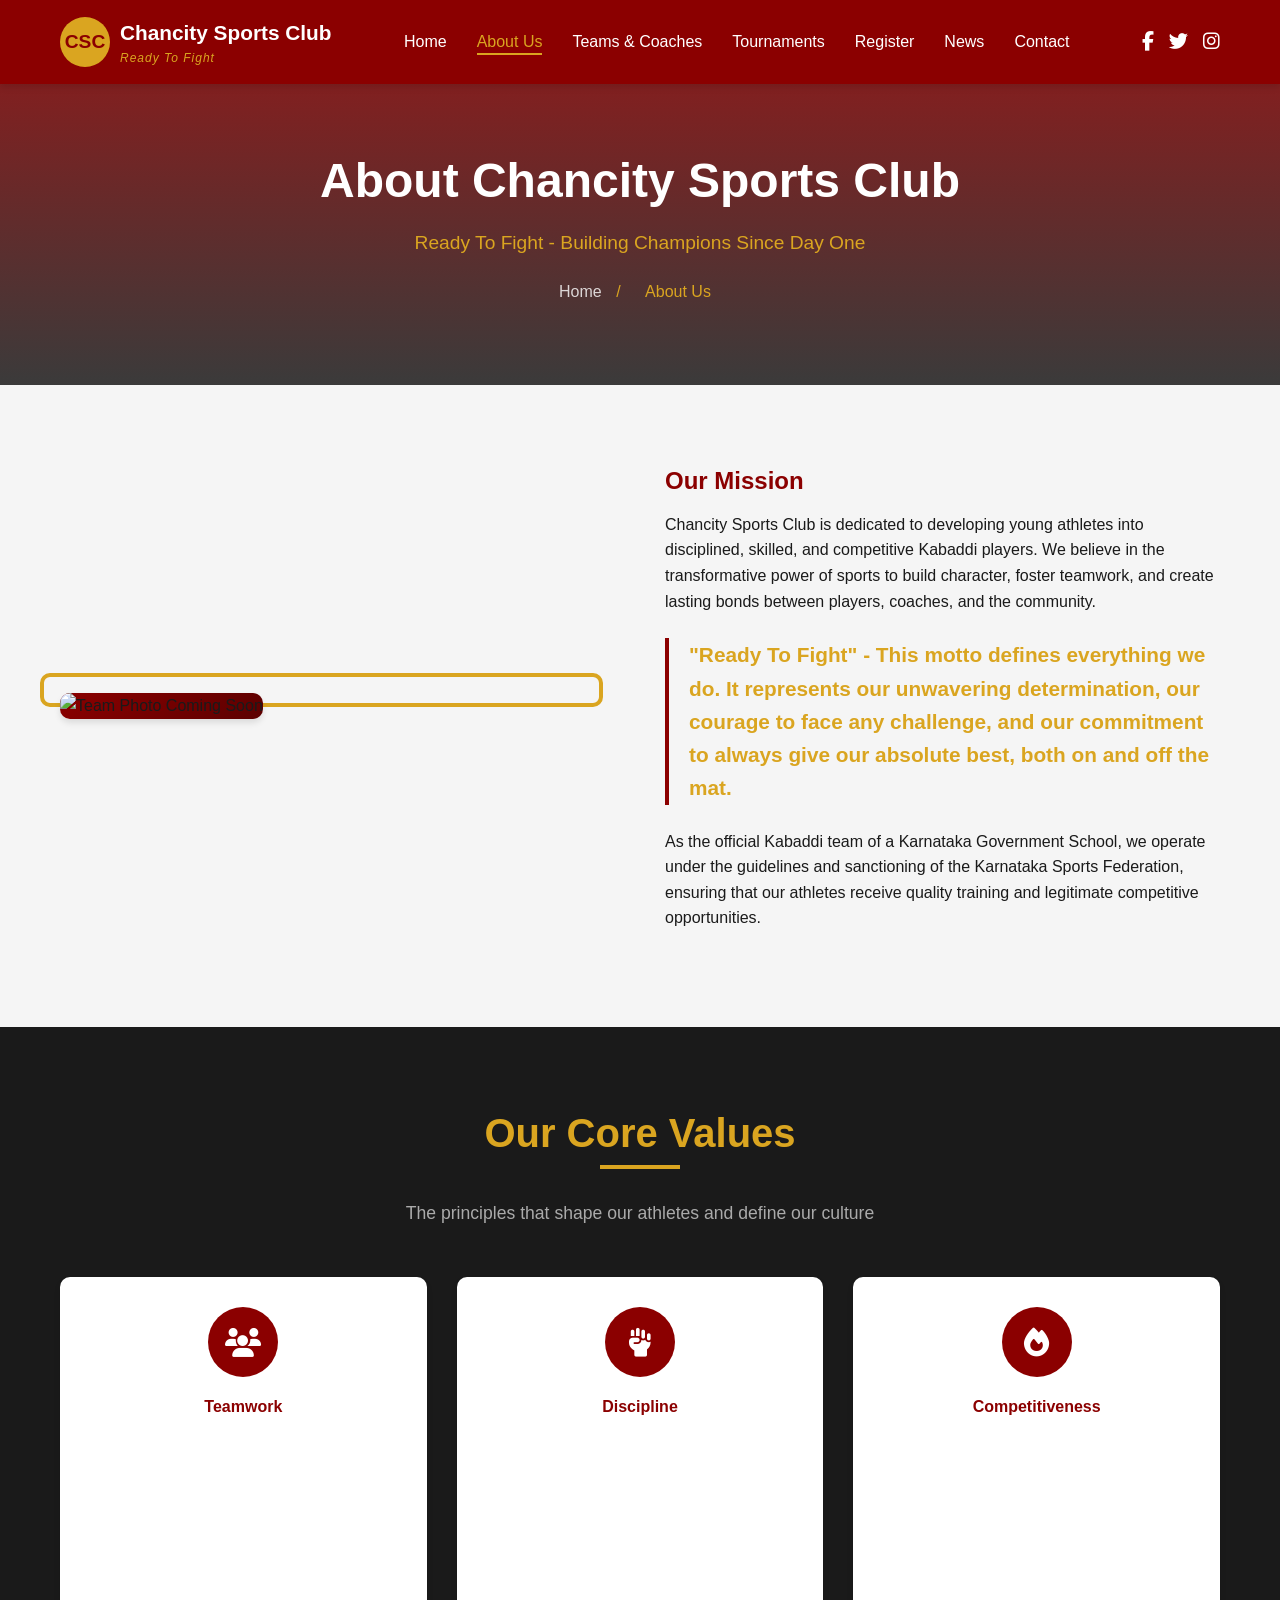
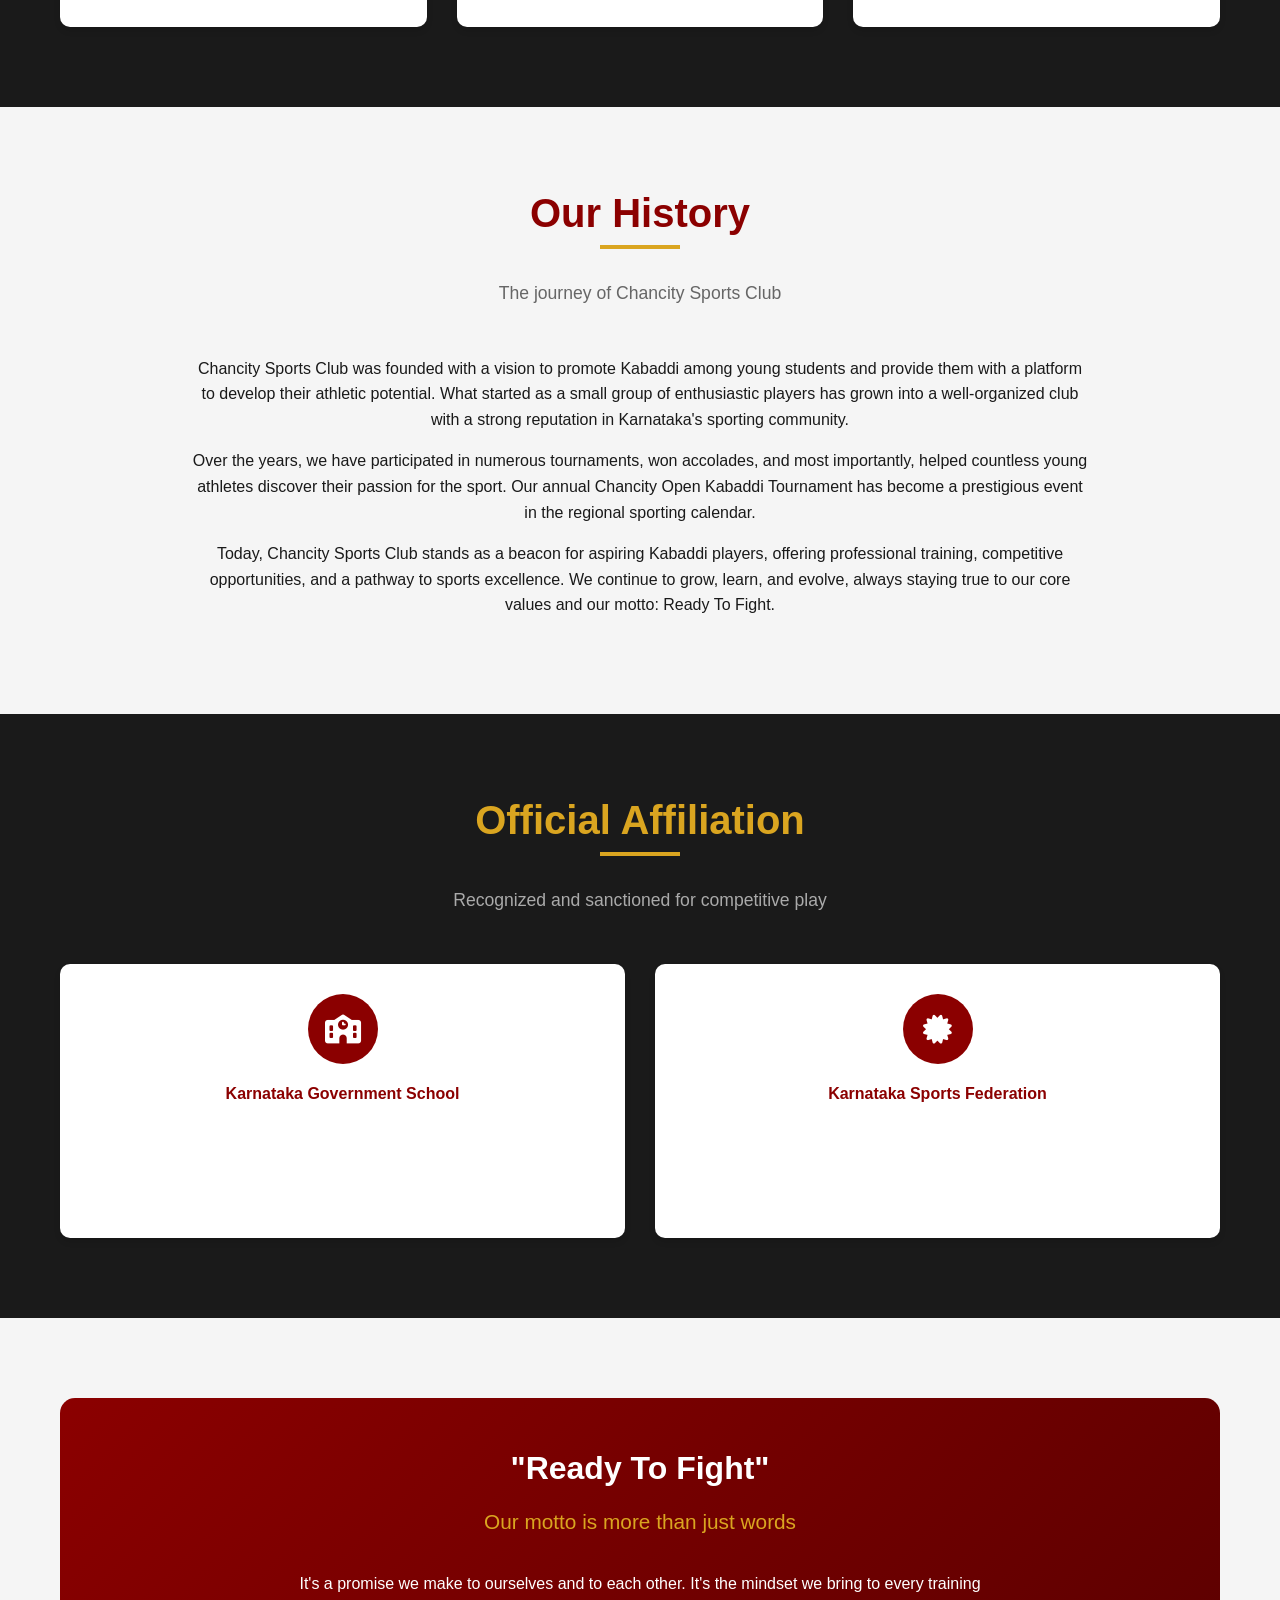
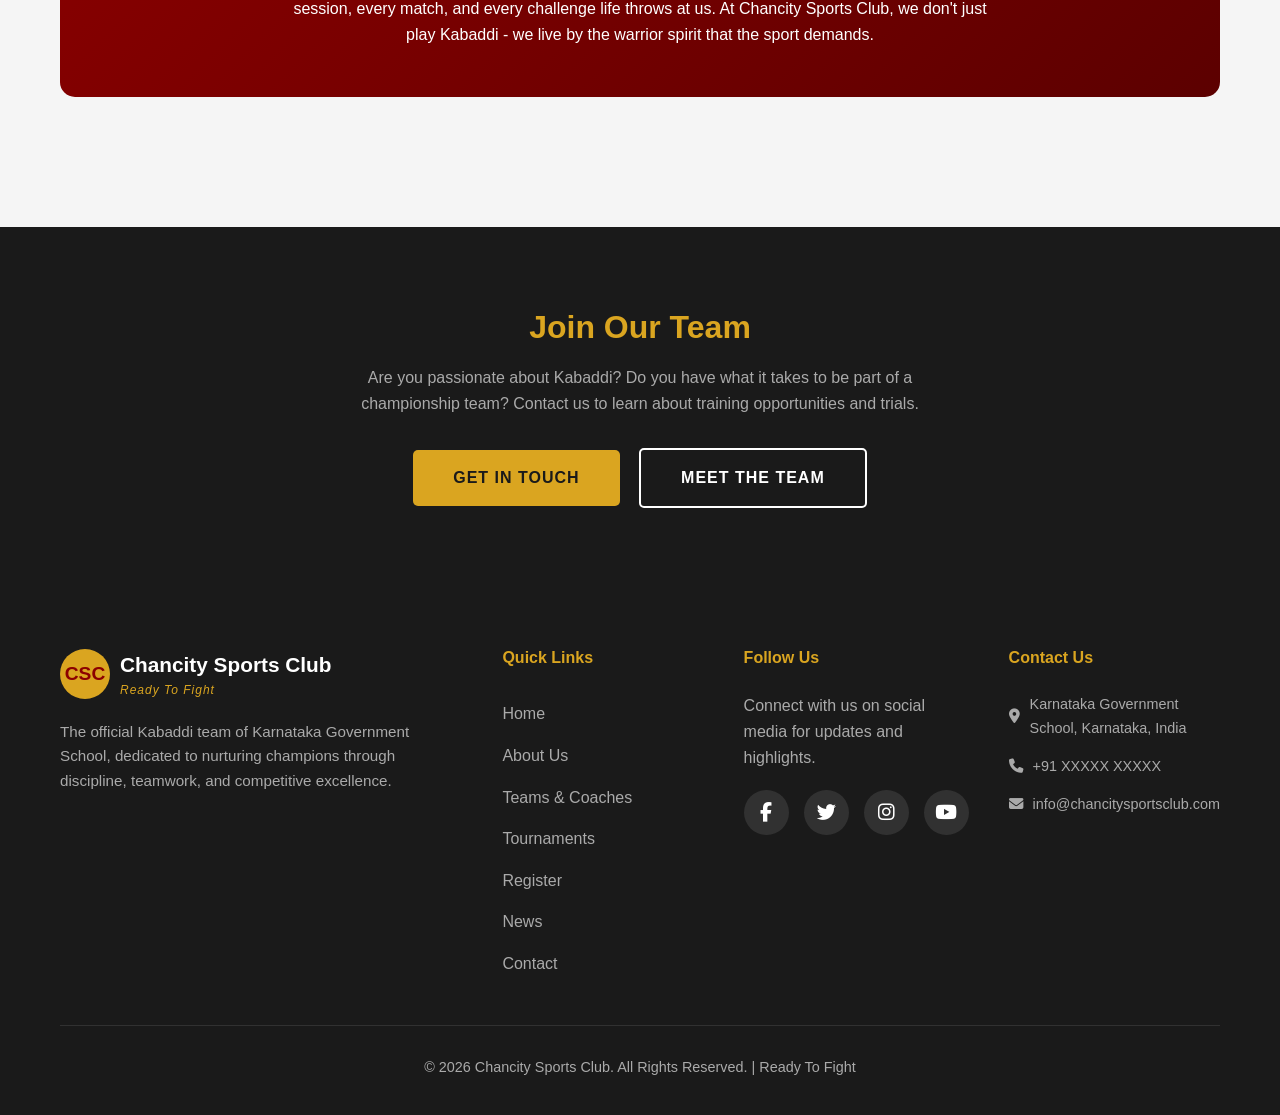
==== about.html @ b8381903 "Add files via upload" ====
<!DOCTYPE html>
<html lang="en">
<head>
    <meta charset="UTF-8">
    <meta name="viewport" content="width=device-width, initial-scale=1.0">
    <meta name="description" content="About Chancity Sports Club - Learn about our mission, values, history, and the team behind Karnataka's premier Kabaddi club.">
    <meta name="keywords" content="Chancity Sports Club, About, Kabaddi, Karnataka, Mission, Values">
    <title>About Us | Chancity Sports Club</title>
    <link rel="stylesheet" href="css/styles.css">
    <link rel="stylesheet" href="https://cdnjs.cloudflare.com/ajax/libs/font-awesome/6.4.0/css/all.min.css">
</head>
<body>
    <!-- Header -->
    <header>
        <div class="container">
            <nav class="navbar">
                <a href="index.html" class="logo">
                    <div class="logo-icon">CSC</div>
                    <div class="logo-text">
                        <span class="logo-title">Chancity Sports Club</span>
                        <span class="logo-motto">Ready To Fight</span>
                    </div>
                </a>
                <ul class="nav-links">
                    <li><a href="index.html">Home</a></li>
                    <li><a href="about.html" class="active">About Us</a></li>
                    <li><a href="teams.html">Teams & Coaches</a></li>
                    <li><a href="tournaments.html">Tournaments</a></li>
                    <li><a href="registration.html">Register</a></li>
                    <li><a href="news.html">News</a></li>
                    <li><a href="contact.html">Contact</a></li>
                </ul>
                <div class="social-icons">
                    <a href="#" aria-label="Facebook"><i class="fab fa-facebook-f"></i></a>
                    <a href="#" aria-label="Twitter"><i class="fab fa-twitter"></i></a>
                    <a href="#" aria-label="Instagram"><i class="fab fa-instagram"></i></a>
                </div>
                <div class="hamburger">
                    <span></span>
                    <span></span>
                    <span></span>
                </div>
            </nav>
        </div>
    </header>

    <!-- Page Header -->
    <section class="page-header">
        <div class="container">
            <h1>About Chancity Sports Club</h1>
            <p>Ready To Fight - Building Champions Since Day One</p>
            <div class="breadcrumb">
                <a href="index.html">Home</a>
                <span>/</span>
                <span>About Us</span>
            </div>
        </div>
    </section>

    <!-- Mission Section -->
    <section class="section">
        <div class="container">
            <div class="about-content">
                <div class="about-image">
                    <img src="images/about-team.jpg" alt="Chancity Sports Club Team" onerror="this.style.background='linear-gradient(135deg, #8B0000, #5c0000)'; this.style.height='400px'; this.alt='Team Photo Coming Soon';">
                </div>
                <div class="about-text">
                    <h3>Our Mission</h3>
                    <p>
                        Chancity Sports Club is dedicated to developing young athletes into disciplined, 
                        skilled, and competitive Kabaddi players. We believe in the transformative power 
                        of sports to build character, foster teamwork, and create lasting bonds between 
                        players, coaches, and the community.
                    </p>
                    <p class="motto-text">
                        "Ready To Fight" - This motto defines everything we do. It represents our 
                        unwavering determination, our courage to face any challenge, and our commitment 
                        to always give our absolute best, both on and off the mat.
                    </p>
                    <p>
                        As the official Kabaddi team of a Karnataka Government School, we operate under 
                        the guidelines and sanctioning of the Karnataka Sports Federation, ensuring that 
                        our athletes receive quality training and legitimate competitive opportunities.
                    </p>
                </div>
            </div>
        </div>
    </section>

    <!-- Values Section -->
    <section class="section section-dark">
        <div class="container">
            <div class="section-title">
                <h2>Our Core Values</h2>
                <p class="section-subtitle">The principles that shape our athletes and define our culture</p>
            </div>
            <div class="about-features">
                <div class="feature-card">
                    <div class="feature-icon">
                        <i class="fas fa-users"></i>
                    </div>
                    <h4>Teamwork</h4>
                    <p>
                        Kabaddi is the ultimate team sport. We emphasize collective effort over individual 
                        glory. Our players learn to trust each other, communicate effectively, and work 
                        together towards common goals. Success comes when we support one another.
                    </p>
                </div>
                <div class="feature-card">
                    <div class="feature-icon">
                        <i class="fas fa-fist-raised"></i>
                    </div>
                    <h4>Discipline</h4>
                    <p>
                        Champions are forged through discipline. Our training emphasizes consistency, 
                        punctuality, respect for coaches and teammates, and adherence to rules. Discipline 
                        on the mat translates to discipline in life.
                    </p>
                </div>
                <div class="feature-card">
                    <div class="feature-icon">
                        <i class="fas fa-fire"></i>
                    </div>
                    <h4>Competitiveness</h4>
                    <p>
                        We play to win. Our motto "Ready To Fight" embodies our competitive spirit. We 
                        approach every match with determination and never back down from a challenge. 
                        Competition drives us to continuously improve.
                    </p>
                </div>
            </div>
        </div>
    </section>

    <!-- History Section -->
    <section class="section">
        <div class="container">
            <div class="section-title">
                <h2>Our History</h2>
                <p class="section-subtitle">The journey of Chancity Sports Club</p>
            </div>
            <div class="about-content" style="grid-template-columns: 1fr;">
                <div class="about-text" style="max-width: 900px; margin: 0 auto; text-align: center;">
                    <p>
                        Chancity Sports Club was founded with a vision to promote Kabaddi among young 
                        students and provide them with a platform to develop their athletic potential. 
                        What started as a small group of enthusiastic players has grown into a 
                        well-organized club with a strong reputation in Karnataka's sporting community.
                    </p>
                    <p>
                        Over the years, we have participated in numerous tournaments, won accolades, 
                        and most importantly, helped countless young athletes discover their passion 
                        for the sport. Our annual Chancity Open Kabaddi Tournament has become a 
                        prestigious event in the regional sporting calendar.
                    </p>
                    <p>
                        Today, Chancity Sports Club stands as a beacon for aspiring Kabaddi players, 
                        offering professional training, competitive opportunities, and a pathway to 
                        sports excellence. We continue to grow, learn, and evolve, always staying 
                        true to our core values and our motto: Ready To Fight.
                    </p>
                </div>
            </div>
        </div>
    </section>

    <!-- Affiliation Section -->
    <section class="section section-dark">
        <div class="container">
            <div class="section-title">
                <h2>Official Affiliation</h2>
                <p class="section-subtitle">Recognized and sanctioned for competitive play</p>
            </div>
            <div class="about-features" style="grid-template-columns: repeat(2, 1fr);">
                <div class="feature-card">
                    <div class="feature-icon">
                        <i class="fas fa-school"></i>
                    </div>
                    <h4>Karnataka Government School</h4>
                    <p>
                        Chancity Sports Club is the official Kabaddi team representing our Karnataka 
                        Government School. We are proud to carry the school's banner in various 
                        inter-school and state-level competitions.
                    </p>
                </div>
                <div class="feature-card">
                    <div class="feature-icon">
                        <i class="fas fa-certificate"></i>
                    </div>
                    <h4>Karnataka Sports Federation</h4>
                    <p>
                        Our club operates under the sanctioning of the Karnataka Sports Federation, 
                        ensuring that all our activities, tournaments, and training programs meet 
                        official standards and guidelines.
                    </p>
                </div>
            </div>
        </div>
    </section>

    <!-- Quote Section -->
    <section class="section">
        <div class="container">
            <div class="tournament-info">
                <h3 class="tournament-title" style="font-size: 2rem;">"Ready To Fight"</h3>
                <p class="tournament-subtitle">Our motto is more than just words</p>
                <p style="max-width: 700px; margin: 0 auto;">
                    It's a promise we make to ourselves and to each other. It's the mindset we bring 
                    to every training session, every match, and every challenge life throws at us. 
                    At Chancity Sports Club, we don't just play Kabaddi - we live by the warrior spirit 
                    that the sport demands.
                </p>
            </div>
        </div>
    </section>

    <!-- CTA Section -->
    <section class="section section-dark">
        <div class="container text-center">
            <h2 style="color: var(--secondary-color); margin-bottom: 1rem;">Join Our Team</h2>
            <p style="color: #aaa; max-width: 600px; margin: 0 auto 2rem;">
                Are you passionate about Kabaddi? Do you have what it takes to be part of a 
                championship team? Contact us to learn about training opportunities and trials.
            </p>
            <a href="contact.html" class="btn btn-primary">Get In Touch</a>
            <a href="teams.html" class="btn btn-secondary">Meet The Team</a>
        </div>
    </section>

    <!-- Footer -->
    <footer>
        <div class="container">
            <div class="footer-content">
                <div class="footer-about">
                    <div class="logo">
                        <div class="logo-icon">CSC</div>
                        <div class="logo-text">
                            <span class="logo-title" style="color: white;">Chancity Sports Club</span>
                            <span class="logo-motto">Ready To Fight</span>
                        </div>
                    </div>
                    <p>The official Kabaddi team of Karnataka Government School, dedicated to nurturing champions through discipline, teamwork, and competitive excellence.</p>
                </div>
                <div class="footer-links">
                    <h4>Quick Links</h4>
                    <ul>
                        <li><a href="index.html">Home</a></li>
                        <li><a href="about.html">About Us</a></li>
                        <li><a href="teams.html">Teams & Coaches</a></li>
                        <li><a href="tournaments.html">Tournaments</a></li>
                        <li><a href="registration.html">Register</a></li>
                        <li><a href="news.html">News</a></li>
                        <li><a href="contact.html">Contact</a></li>
                    </ul>
                </div>
                <div class="footer-social">
                    <h4>Follow Us</h4>
                    <p style="color: #aaa;">Connect with us on social media for updates and highlights.</p>
                    <div class="social-icons">
                        <a href="#" aria-label="Facebook"><i class="fab fa-facebook-f"></i></a>
                        <a href="#" aria-label="Twitter"><i class="fab fa-twitter"></i></a>
                        <a href="#" aria-label="Instagram"><i class="fab fa-instagram"></i></a>
                        <a href="#" aria-label="YouTube"><i class="fab fa-youtube"></i></a>
                    </div>
                </div>
                <div class="footer-contact">
                    <h4>Contact Us</h4>
                    <p><i class="fas fa-map-marker-alt"></i> Karnataka Government School, Karnataka, India</p>
                    <p><i class="fas fa-phone"></i> +91 XXXXX XXXXX</p>
                    <p><i class="fas fa-envelope"></i> info@chancitysportsclub.com</p>
                </div>
            </div>
            <div class="footer-bottom">
                <p>&copy; 2024 Chancity Sports Club. All Rights Reserved. | Ready To Fight</p>
            </div>
        </div>
    </footer>

    <script src="js/main.js"></script>
</body>
</html>
---- css/styles.css ----
/* Chancity Sports Club - Main Stylesheet */
/* Brand Colors: Deep Red (#8B0000), Gold (#DAA520), White (#FFFFFF), Dark (#1a1a1a) */

:root {
    --primary-color: #8B0000;
    --secondary-color: #DAA520;
    --text-dark: #1a1a1a;
    --text-light: #ffffff;
    --background-light: #f5f5f5;
    --background-dark: #1a1a1a;
    --accent-color: #c9302c;
    --success-color: #28a745;
    --shadow: 0 4px 6px rgba(0, 0, 0, 0.1);
    --transition: all 0.3s ease;
}

/* Reset and Base Styles */
* {
    margin: 0;
    padding: 0;
    box-sizing: border-box;
}

html {
    scroll-behavior: smooth;
}

body {
    font-family: 'Segoe UI', Tahoma, Geneva, Verdana, sans-serif;
    line-height: 1.6;
    color: var(--text-dark);
    background-color: var(--background-light);
}

a {
    text-decoration: none;
    color: inherit;
}

ul {
    list-style: none;
}

img {
    max-width: 100%;
    height: auto;
}

/* Container */
.container {
    max-width: 1200px;
    margin: 0 auto;
    padding: 0 20px;
}

/* Typography */
h1, h2, h3, h4, h5, h6 {
    font-weight: 700;
    line-height: 1.3;
    margin-bottom: 1rem;
}

h1 {
    font-size: 2.5rem;
}

h2 {
    font-size: 2rem;
}

h3 {
    font-size: 1.5rem;
}

p {
    margin-bottom: 1rem;
}

/* Header & Navigation */
header {
    background-color: var(--primary-color);
    color: var(--text-light);
    position: fixed;
    width: 100%;
    top: 0;
    z-index: 1000;
    box-shadow: var(--shadow);
}

.navbar {
    display: flex;
    justify-content: space-between;
    align-items: center;
    padding: 1rem 0;
}

.logo {
    display: flex;
    align-items: center;
    gap: 10px;
}

.logo-icon {
    width: 50px;
    height: 50px;
    background-color: var(--secondary-color);
    border-radius: 50%;
    display: flex;
    align-items: center;
    justify-content: center;
    font-weight: bold;
    font-size: 1.2rem;
    color: var(--primary-color);
}

.logo-text {
    display: flex;
    flex-direction: column;
}

.logo-title {
    font-size: 1.3rem;
    font-weight: 700;
}

.logo-motto {
    font-size: 0.75rem;
    color: var(--secondary-color);
    font-style: italic;
    letter-spacing: 1px;
}

.nav-links {
    display: flex;
    gap: 30px;
}

.nav-links a {
    color: var(--text-light);
    font-weight: 500;
    transition: var(--transition);
    padding: 5px 0;
    position: relative;
}

.nav-links a::after {
    content: '';
    position: absolute;
    bottom: 0;
    left: 0;
    width: 0;
    height: 2px;
    background-color: var(--secondary-color);
    transition: var(--transition);
}

.nav-links a:hover::after,
.nav-links a.active::after {
    width: 100%;
}

.nav-links a:hover,
.nav-links a.active {
    color: var(--secondary-color);
}

/* Hamburger Menu */
.hamburger {
    display: none;
    cursor: pointer;
    flex-direction: column;
    gap: 5px;
}

.hamburger span {
    width: 25px;
    height: 3px;
    background-color: var(--text-light);
    transition: var(--transition);
}

/* Social Icons in Header */
.social-icons {
    display: flex;
    gap: 15px;
}

.social-icons a {
    color: var(--text-light);
    font-size: 1.2rem;
    transition: var(--transition);
}

.social-icons a:hover {
    color: var(--secondary-color);
    transform: scale(1.1);
}

/* Hero Section */
.hero {
    background: linear-gradient(rgba(139, 0, 0, 0.85), rgba(26, 26, 26, 0.9)),
                url('../images/hero-bg.jpg') center/cover no-repeat;
    min-height: 100vh;
    display: flex;
    align-items: center;
    justify-content: center;
    text-align: center;
    color: var(--text-light);
    padding: 100px 20px 50px;
}

.hero-content {
    max-width: 800px;
}

.hero-title {
    font-size: 3.5rem;
    margin-bottom: 1rem;
    text-transform: uppercase;
    letter-spacing: 3px;
}

.hero-motto {
    font-size: 2rem;
    color: var(--secondary-color);
    font-weight: 700;
    margin-bottom: 1.5rem;
    text-transform: uppercase;
    letter-spacing: 5px;
}

.hero-description {
    font-size: 1.2rem;
    margin-bottom: 2rem;
    opacity: 0.9;
}

.btn {
    display: inline-block;
    padding: 15px 40px;
    border-radius: 5px;
    font-weight: 600;
    text-transform: uppercase;
    letter-spacing: 1px;
    transition: var(--transition);
    border: none;
    cursor: pointer;
}

.btn-primary {
    background-color: var(--secondary-color);
    color: var(--text-dark);
}

.btn-primary:hover {
    background-color: #c19119;
    transform: translateY(-3px);
    box-shadow: 0 10px 20px rgba(0, 0, 0, 0.2);
}

.btn-secondary {
    background-color: transparent;
    border: 2px solid var(--text-light);
    color: var(--text-light);
    margin-left: 15px;
}

.btn-secondary:hover {
    background-color: var(--text-light);
    color: var(--primary-color);
}

/* Section Styles */
.section {
    padding: 80px 0;
}

.section-dark {
    background-color: var(--background-dark);
    color: var(--text-light);
}

.section-title {
    text-align: center;
    margin-bottom: 3rem;
}

.section-title h2 {
    font-size: 2.5rem;
    color: var(--primary-color);
    position: relative;
    display: inline-block;
}

.section-dark .section-title h2 {
    color: var(--secondary-color);
}

.section-title h2::after {
    content: '';
    position: absolute;
    bottom: -10px;
    left: 50%;
    transform: translateX(-50%);
    width: 80px;
    height: 4px;
    background-color: var(--secondary-color);
}

.section-subtitle {
    color: #666;
    font-size: 1.1rem;
    margin-top: 1.5rem;
}

.section-dark .section-subtitle {
    color: #aaa;
}

/* About Section */
.about-content {
    display: grid;
    grid-template-columns: 1fr 1fr;
    gap: 50px;
    align-items: center;
}

.about-image {
    position: relative;
}

.about-image img {
    border-radius: 10px;
    box-shadow: var(--shadow);
}

.about-image::before {
    content: '';
    position: absolute;
    top: -20px;
    left: -20px;
    width: 100%;
    height: 100%;
    border: 4px solid var(--secondary-color);
    border-radius: 10px;
    z-index: -1;
}

.about-text h3 {
    color: var(--primary-color);
    margin-bottom: 1rem;
}

.about-text .motto-text {
    font-size: 1.3rem;
    color: var(--secondary-color);
    font-weight: 600;
    margin: 1.5rem 0;
    padding-left: 20px;
    border-left: 4px solid var(--primary-color);
}

.about-features {
    display: grid;
    grid-template-columns: repeat(3, 1fr);
    gap: 30px;
    margin-top: 50px;
}

.feature-card {
    text-align: center;
    padding: 30px;
    background-color: var(--text-light);
    border-radius: 10px;
    box-shadow: var(--shadow);
    transition: var(--transition);
}

.feature-card:hover {
    transform: translateY(-10px);
    box-shadow: 0 15px 30px rgba(0, 0, 0, 0.15);
}

.feature-icon {
    width: 70px;
    height: 70px;
    background-color: var(--primary-color);
    border-radius: 50%;
    display: flex;
    align-items: center;
    justify-content: center;
    margin: 0 auto 20px;
    color: var(--text-light);
    font-size: 1.8rem;
}

.feature-card h4 {
    color: var(--primary-color);
    margin-bottom: 10px;
}

/* Teams Section */
.team-grid {
    display: grid;
    grid-template-columns: repeat(auto-fill, minmax(280px, 1fr));
    gap: 30px;
}

.team-card {
    background-color: var(--text-light);
    border-radius: 10px;
    overflow: hidden;
    box-shadow: var(--shadow);
    transition: var(--transition);
}

.team-card:hover {
    transform: translateY(-10px);
    box-shadow: 0 15px 30px rgba(0, 0, 0, 0.15);
}

.team-card img {
    width: 100%;
    height: 250px;
    object-fit: cover;
}

.team-card-content {
    padding: 20px;
    text-align: center;
}

.team-card h4 {
    color: var(--primary-color);
}

.team-card .position {
    color: var(--secondary-color);
    font-weight: 600;
    font-size: 0.9rem;
}

.team-card p {
    color: #666;
    font-size: 0.9rem;
    margin-top: 10px;
}

/* Tournament Section */
.tournament-info {
    background: linear-gradient(135deg, var(--primary-color), #5c0000);
    color: var(--text-light);
    padding: 50px;
    border-radius: 15px;
    text-align: center;
    margin-bottom: 50px;
}

.tournament-title {
    font-size: 2.5rem;
    margin-bottom: 1rem;
}

.tournament-subtitle {
    color: var(--secondary-color);
    font-size: 1.3rem;
    margin-bottom: 2rem;
}

.tournament-details {
    display: grid;
    grid-template-columns: repeat(4, 1fr);
    gap: 30px;
    margin-top: 30px;
}

.detail-card {
    background-color: rgba(255, 255, 255, 0.1);
    padding: 25px;
    border-radius: 10px;
}

.detail-card h4 {
    color: var(--secondary-color);
    margin-bottom: 10px;
}

.past-tournaments {
    margin-top: 50px;
}

.winner-card {
    background-color: var(--text-light);
    padding: 30px;
    border-radius: 10px;
    box-shadow: var(--shadow);
    margin-bottom: 20px;
    display: flex;
    justify-content: space-between;
    align-items: center;
}

.winner-year {
    font-size: 2rem;
    font-weight: 700;
    color: var(--primary-color);
}

.winner-name {
    font-size: 1.3rem;
    color: var(--secondary-color);
}

/* Registration Form */
.registration-form {
    max-width: 800px;
    margin: 0 auto;
    background-color: var(--text-light);
    padding: 50px;
    border-radius: 15px;
    box-shadow: var(--shadow);
}

.form-group {
    margin-bottom: 25px;
}

.form-group label {
    display: block;
    margin-bottom: 8px;
    font-weight: 600;
    color: var(--text-dark);
}

.form-group input,
.form-group select,
.form-group textarea {
    width: 100%;
    padding: 15px;
    border: 2px solid #ddd;
    border-radius: 8px;
    font-size: 1rem;
    transition: var(--transition);
}

.form-group input:focus,
.form-group select:focus,
.form-group textarea:focus {
    outline: none;
    border-color: var(--primary-color);
}

.form-row {
    display: grid;
    grid-template-columns: 1fr 1fr;
    gap: 20px;
}

.form-submit {
    text-align: center;
    margin-top: 30px;
}

.form-submit .btn {
    min-width: 200px;
}

/* News Section */
.news-grid {
    display: grid;
    grid-template-columns: repeat(auto-fill, minmax(350px, 1fr));
    gap: 30px;
}

.news-card {
    background-color: var(--text-light);
    border-radius: 10px;
    overflow: hidden;
    box-shadow: var(--shadow);
    transition: var(--transition);
}

.news-card:hover {
    transform: translateY(-5px);
    box-shadow: 0 15px 30px rgba(0, 0, 0, 0.15);
}

.news-card img {
    width: 100%;
    height: 200px;
    object-fit: cover;
}

.news-card-content {
    padding: 25px;
}

.news-date {
    color: var(--secondary-color);
    font-size: 0.85rem;
    font-weight: 600;
}

.news-card h4 {
    color: var(--text-dark);
    margin: 10px 0;
}

.news-card p {
    color: #666;
    font-size: 0.95rem;
}

.read-more {
    display: inline-block;
    margin-top: 15px;
    color: var(--primary-color);
    font-weight: 600;
}

.read-more:hover {
    color: var(--secondary-color);
}

/* Contact Section */
.contact-container {
    display: grid;
    grid-template-columns: 1fr 1fr;
    gap: 50px;
}

.contact-info h3 {
    color: var(--primary-color);
    margin-bottom: 25px;
}

.contact-item {
    display: flex;
    align-items: flex-start;
    gap: 15px;
    margin-bottom: 25px;
}

.contact-icon {
    width: 50px;
    height: 50px;
    background-color: var(--primary-color);
    border-radius: 50%;
    display: flex;
    align-items: center;
    justify-content: center;
    color: var(--text-light);
    flex-shrink: 0;
}

.contact-item h4 {
    color: var(--text-dark);
    margin-bottom: 5px;
}

.contact-item p {
    color: #666;
    margin: 0;
}

.contact-form {
    background-color: var(--text-light);
    padding: 40px;
    border-radius: 15px;
    box-shadow: var(--shadow);
}

/* Footer */
footer {
    background-color: var(--background-dark);
    color: var(--text-light);
    padding: 60px 0 20px;
}

.footer-content {
    display: grid;
    grid-template-columns: 2fr 1fr 1fr 1fr;
    gap: 40px;
    margin-bottom: 40px;
}

.footer-about .logo {
    margin-bottom: 20px;
}

.footer-about .logo-icon {
    background-color: var(--secondary-color);
}

.footer-about p {
    color: #aaa;
    font-size: 0.95rem;
}

.footer-links h4,
.footer-social h4,
.footer-contact h4 {
    color: var(--secondary-color);
    margin-bottom: 25px;
}

.footer-links ul a {
    color: #aaa;
    display: block;
    padding: 8px 0;
    transition: var(--transition);
}

.footer-links ul a:hover {
    color: var(--secondary-color);
    padding-left: 10px;
}

.footer-social .social-icons {
    margin-top: 20px;
}

.footer-social .social-icons a {
    display: inline-flex;
    width: 45px;
    height: 45px;
    background-color: rgba(255, 255, 255, 0.1);
    border-radius: 50%;
    align-items: center;
    justify-content: center;
    color: var(--text-light);
    transition: var(--transition);
}

.footer-social .social-icons a:hover {
    background-color: var(--secondary-color);
    color: var(--text-dark);
}

.footer-contact p {
    color: #aaa;
    font-size: 0.9rem;
    margin-bottom: 15px;
    display: flex;
    align-items: center;
    gap: 10px;
}

.footer-bottom {
    text-align: center;
    padding-top: 30px;
    border-top: 1px solid rgba(255, 255, 255, 0.1);
}

.footer-bottom p {
    color: #aaa;
    font-size: 0.9rem;
}

/* Page Header */
.page-header {
    background: linear-gradient(rgba(139, 0, 0, 0.9), rgba(26, 26, 26, 0.85)),
                url('../images/page-header-bg.jpg') center/cover no-repeat;
    padding: 150px 0 80px;
    text-align: center;
    color: var(--text-light);
}

.page-header h1 {
    font-size: 3rem;
    margin-bottom: 1rem;
}

.page-header p {
    font-size: 1.2rem;
    color: var(--secondary-color);
}

.breadcrumb {
    margin-top: 20px;
}

.breadcrumb a {
    color: var(--text-light);
    opacity: 0.8;
}

.breadcrumb a:hover {
    color: var(--secondary-color);
}

.breadcrumb span {
    color: var(--secondary-color);
    margin: 0 10px;
}

/* Responsive Design */
@media (max-width: 992px) {
    .footer-content {
        grid-template-columns: 1fr 1fr;
    }
    
    .tournament-details {
        grid-template-columns: repeat(2, 1fr);
    }
    
    .about-content {
        grid-template-columns: 1fr;
    }
    
    .about-features {
        grid-template-columns: repeat(2, 1fr);
    }
}

@media (max-width: 768px) {
    .hamburger {
        display: flex;
    }
    
    .nav-links {
        position: fixed;
        top: 80px;
        left: -100%;
        width: 100%;
        height: calc(100vh - 80px);
        background-color: var(--primary-color);
        flex-direction: column;
        align-items: center;
        justify-content: flex-start;
        padding-top: 50px;
        gap: 30px;
        transition: var(--transition);
    }
    
    .nav-links.active {
        left: 0;
    }
    
    .nav-links a {
        font-size: 1.2rem;
    }
    
    .hero-title {
        font-size: 2.5rem;
    }
    
    .hero-motto {
        font-size: 1.5rem;
    }
    
    .btn-secondary {
        margin-left: 0;
        margin-top: 15px;
    }
    
    .section-title h2 {
        font-size: 2rem;
    }
    
    .contact-container {
        grid-template-columns: 1fr;
    }
    
    .form-row {
        grid-template-columns: 1fr;
    }
    
    .footer-content {
        grid-template-columns: 1fr;
        text-align: center;
    }
    
    .footer-about .logo {
        justify-content: center;
    }
    
    .about-features {
        grid-template-columns: 1fr;
    }
    
    .tournament-details {
        grid-template-columns: 1fr;
    }
    
    .winner-card {
        flex-direction: column;
        text-align: center;
        gap: 10px;
    }
    
    .registration-form {
        padding: 30px 20px;
    }
}

@media (max-width: 480px) {
    .hero-title {
        font-size: 2rem;
    }
    
    .hero-motto {
        font-size: 1.2rem;
    }
    
    .page-header h1 {
        font-size: 2rem;
    }
    
    .tournament-title {
        font-size: 1.8rem;
    }
    
    h1 {
        font-size: 2rem;
    }
    
    h2 {
        font-size: 1.5rem;
    }
}

/* Utility Classes */
.text-center {
    text-align: center;
}

.mt-2 {
    margin-top: 2rem;
}

.mb-2 {
    margin-bottom: 2rem;
}

/* Animation */
@keyframes fadeInUp {
    from {
        opacity: 0;
        transform: translateY(30px);
    }
    to {
        opacity: 1;
        transform: translateY(0);
    }
}

.fade-in {
    animation: fadeInUp 0.6s ease forwards;
}

/* Newsletter */
.newsletter {
    background-color: var(--primary-color);
    padding: 50px;
    border-radius: 15px;
    text-align: center;
    margin: 50px 0;
}

.newsletter h3 {
    color: var(--text-light);
    margin-bottom: 10px;
}

.newsletter p {
    color: rgba(255, 255, 255, 0.8);
    margin-bottom: 25px;
}

.newsletter-form {
    display: flex;
    max-width: 500px;
    margin: 0 auto;
    gap: 10px;
}

.newsletter-form input {
    flex: 1;
    padding: 15px 20px;
    border: none;
    border-radius: 5px;
    font-size: 1rem;
}

.newsletter-form .btn {
    padding: 15px 30px;
}

@media (max-width: 576px) {
    .newsletter-form {
        flex-direction: column;
    }
    
    .newsletter-form .btn {
        width: 100%;
    }
}

/* Live Score Placeholder */
.live-score-banner {
    background-color: var(--secondary-color);
    color: var(--text-dark);
    padding: 10px;
    text-align: center;
    font-weight: 600;
}

.live-score-banner.hidden {
    display: none;
}

/* Placeholder for future social feed */
.social-feed-placeholder {
    background-color: rgba(0, 0, 0, 0.05);
    border: 2px dashed #ccc;
    border-radius: 10px;
    padding: 50px;
    text-align: center;
    color: #999;
}
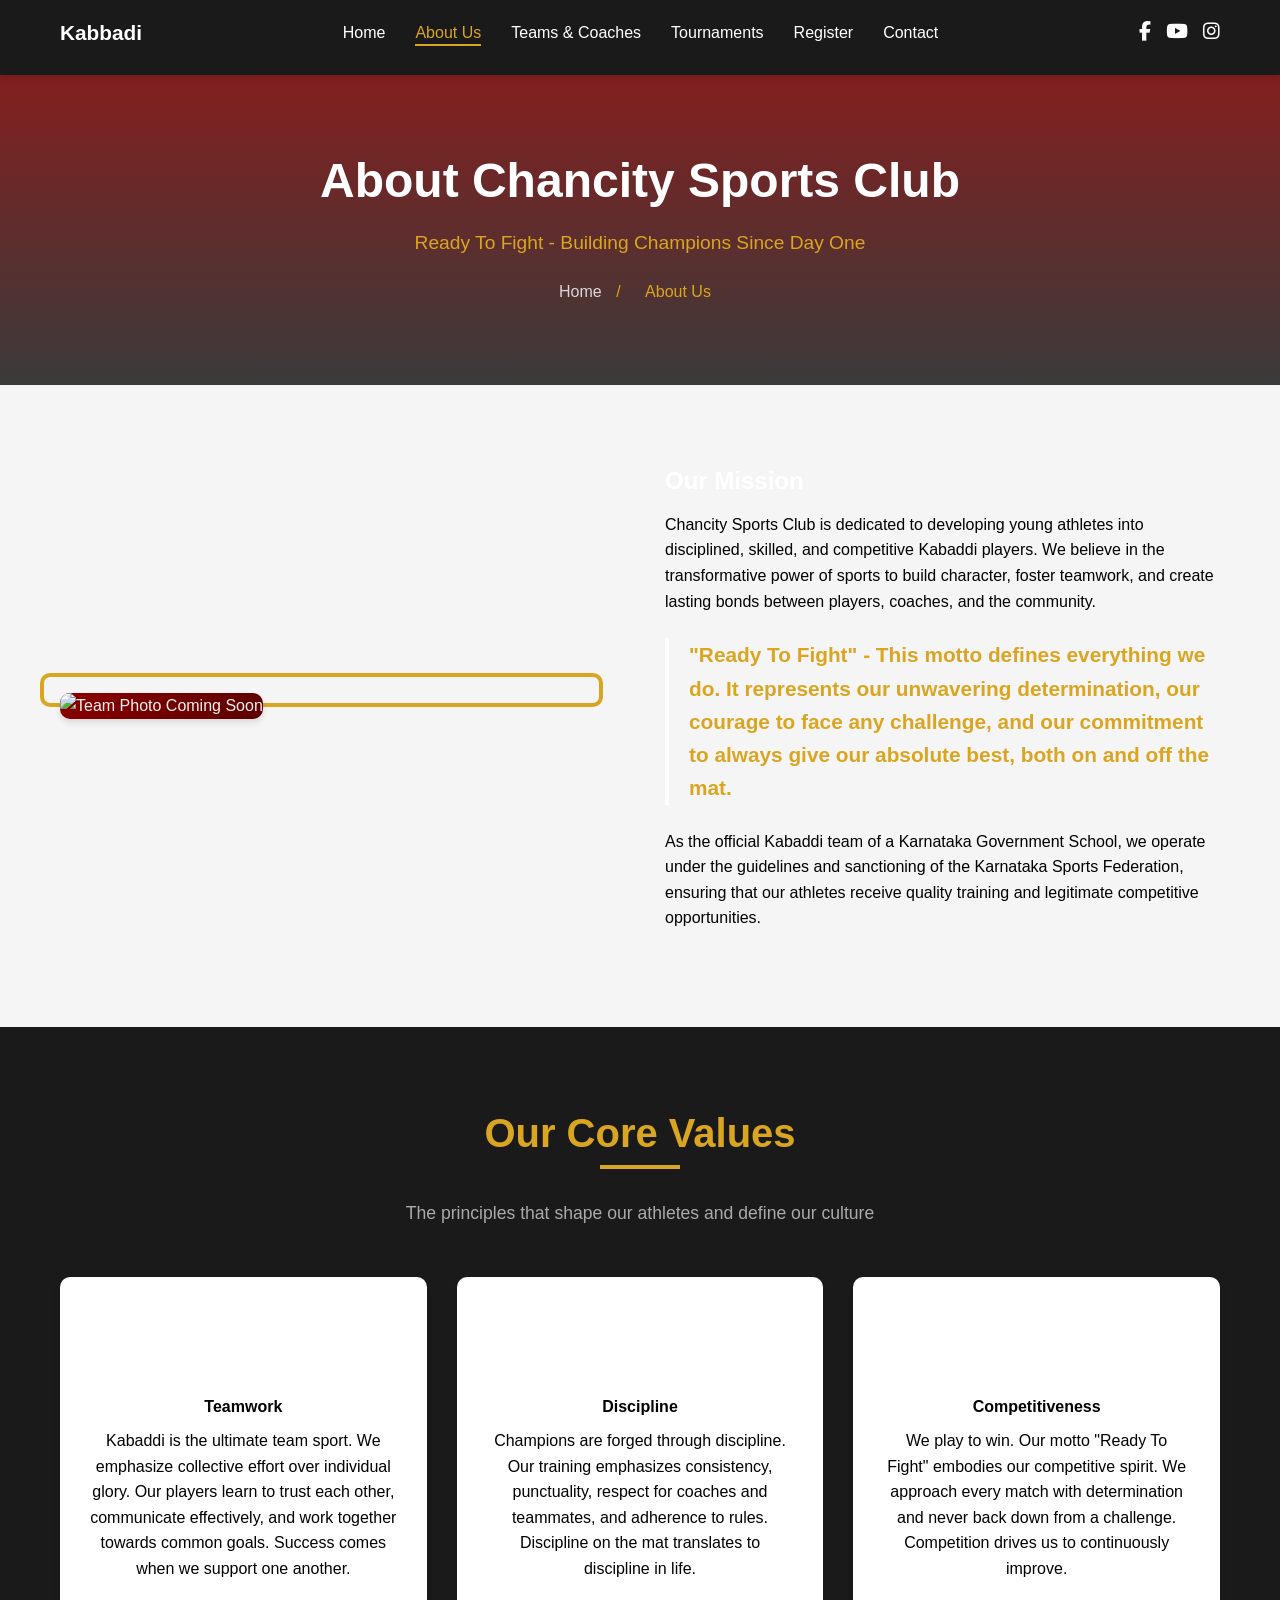
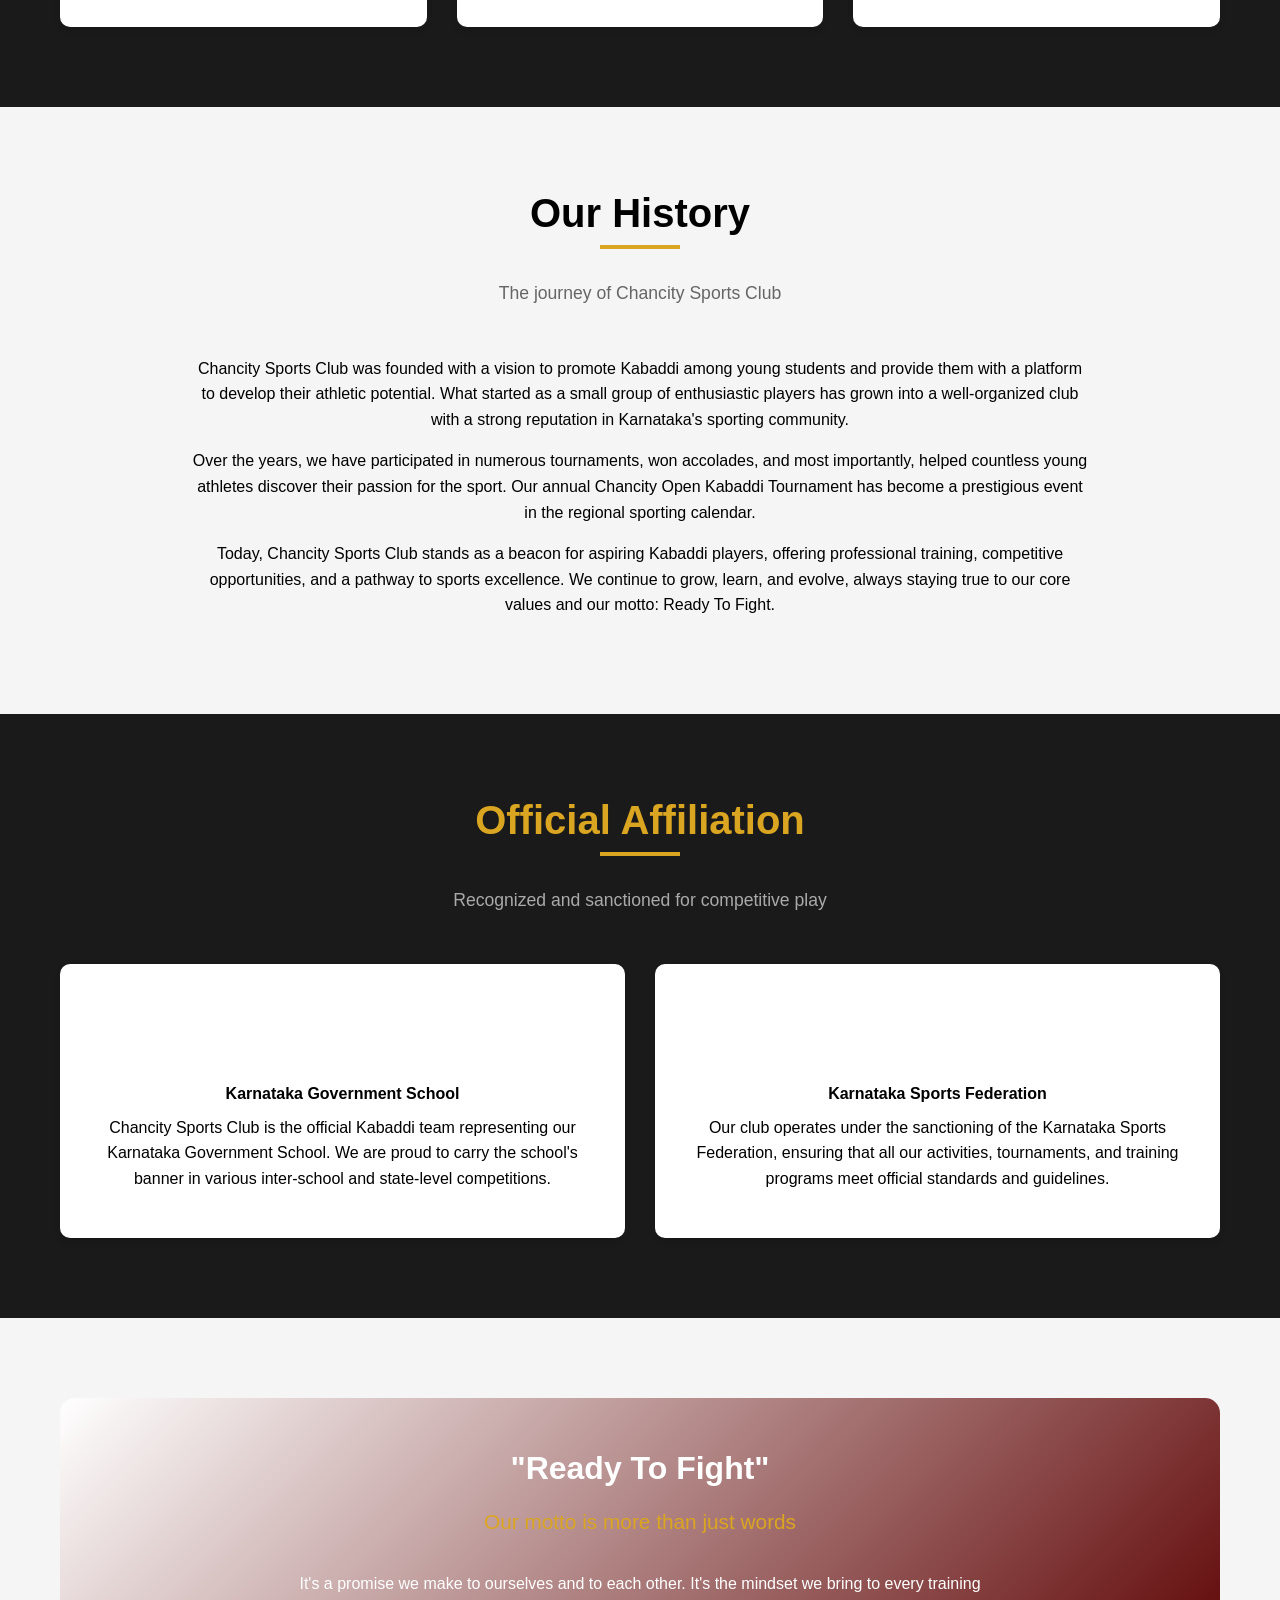
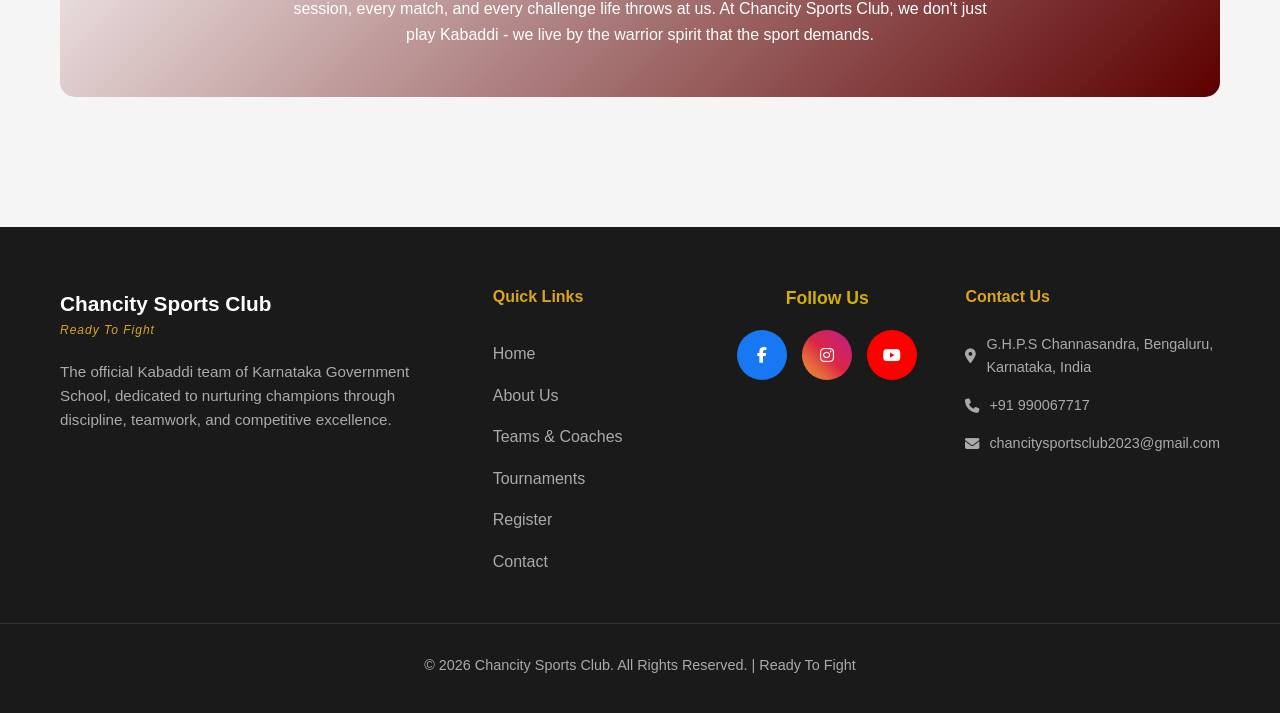
==== commit eede1906: "Add files via upload" ====
--- a/about.html
+++ b/about.html
@@ -15,10 +15,9 @@
         <div class="container">
             <nav class="navbar">
                 <a href="index.html" class="logo">
-                    <div class="logo-icon">CSC</div>
+                   <img src="assets/cropped_circle_image.png" alt="Chancity Sports Club Logo" width="50" height="50" class="logo-image" onerror="this.style.display='none';">
                     <div class="logo-text">
-                        <span class="logo-title">Chancity Sports Club</span>
-                        <span class="logo-motto">Ready To Fight</span>
+                        <span class="logo-title">Kabbadi</span>
                     </div>
                 </a>
                 <ul class="nav-links">
@@ -27,12 +26,11 @@
                     <li><a href="teams.html">Teams & Coaches</a></li>
                     <li><a href="tournaments.html">Tournaments</a></li>
                     <li><a href="registration.html">Register</a></li>
-                    <li><a href="news.html">News</a></li>
                     <li><a href="contact.html">Contact</a></li>
                 </ul>
                 <div class="social-icons">
                     <a href="#" aria-label="Facebook"><i class="fab fa-facebook-f"></i></a>
-                    <a href="#" aria-label="Twitter"><i class="fab fa-twitter"></i></a>
+                    <a href="#" aria-label="YouTube"><i class="fab fa-youtube"></i></a>
                     <a href="#" aria-label="Instagram"><i class="fab fa-instagram"></i></a>
                 </div>
                 <div class="hamburger">
@@ -66,7 +64,7 @@
                 </div>
                 <div class="about-text">
                     <h3>Our Mission</h3>
-                    <p>
+                    <p style="color: black;">
                         Chancity Sports Club is dedicated to developing young athletes into disciplined, 
                         skilled, and competitive Kabaddi players. We believe in the transformative power 
                         of sports to build character, foster teamwork, and create lasting bonds between 
@@ -77,7 +75,7 @@
                         unwavering determination, our courage to face any challenge, and our commitment 
                         to always give our absolute best, both on and off the mat.
                     </p>
-                    <p>
+                    <p style="color: black;">
                         As the official Kabaddi team of a Karnataka Government School, we operate under 
                         the guidelines and sanctioning of the Karnataka Sports Federation, ensuring that 
                         our athletes receive quality training and legitimate competitive opportunities.
@@ -99,8 +97,8 @@
                     <div class="feature-icon">
                         <i class="fas fa-users"></i>
                     </div>
-                    <h4>Teamwork</h4>
-                    <p>
+                    <h4   style="color: black;">Teamwork</h4>
+                    <p style="color: black;">
                         Kabaddi is the ultimate team sport. We emphasize collective effort over individual 
                         glory. Our players learn to trust each other, communicate effectively, and work 
                         together towards common goals. Success comes when we support one another.
@@ -110,8 +108,8 @@
                     <div class="feature-icon">
                         <i class="fas fa-fist-raised"></i>
                     </div>
-                    <h4>Discipline</h4>
-                    <p>
+                    <h4   style="color: black;">Discipline</h4>
+                    <p style="color: black;">
                         Champions are forged through discipline. Our training emphasizes consistency, 
                         punctuality, respect for coaches and teammates, and adherence to rules. Discipline 
                         on the mat translates to discipline in life.
@@ -121,8 +119,8 @@
                     <div class="feature-icon">
                         <i class="fas fa-fire"></i>
                     </div>
-                    <h4>Competitiveness</h4>
-                    <p>
+                    <h4   style="color: black;">Competitiveness</h4>
+                    <p style="color: black;">
                         We play to win. Our motto "Ready To Fight" embodies our competitive spirit. We 
                         approach every match with determination and never back down from a challenge. 
                         Competition drives us to continuously improve.
@@ -136,24 +134,24 @@
     <section class="section">
         <div class="container">
             <div class="section-title">
-                <h2>Our History</h2>
+                <h2   style="color: black;">Our History</h2>
                 <p class="section-subtitle">The journey of Chancity Sports Club</p>
             </div>
             <div class="about-content" style="grid-template-columns: 1fr;">
                 <div class="about-text" style="max-width: 900px; margin: 0 auto; text-align: center;">
-                    <p>
+                    <p  style="color: black;">
                         Chancity Sports Club was founded with a vision to promote Kabaddi among young 
                         students and provide them with a platform to develop their athletic potential. 
                         What started as a small group of enthusiastic players has grown into a 
                         well-organized club with a strong reputation in Karnataka's sporting community.
                     </p>
-                    <p>
+                    <p  style="color: black;">
                         Over the years, we have participated in numerous tournaments, won accolades, 
                         and most importantly, helped countless young athletes discover their passion 
                         for the sport. Our annual Chancity Open Kabaddi Tournament has become a 
                         prestigious event in the regional sporting calendar.
                     </p>
-                    <p>
+                    <p  style="color: black;">
                         Today, Chancity Sports Club stands as a beacon for aspiring Kabaddi players, 
                         offering professional training, competitive opportunities, and a pathway to 
                         sports excellence. We continue to grow, learn, and evolve, always staying 
@@ -176,8 +174,8 @@
                     <div class="feature-icon">
                         <i class="fas fa-school"></i>
                     </div>
-                    <h4>Karnataka Government School</h4>
-                    <p>
+                    <h4  style="color: black;">Karnataka Government School</h4>
+                    <p style="color: black;">
                         Chancity Sports Club is the official Kabaddi team representing our Karnataka 
                         Government School. We are proud to carry the school's banner in various 
                         inter-school and state-level competitions.
@@ -187,8 +185,8 @@
                     <div class="feature-icon">
                         <i class="fas fa-certificate"></i>
                     </div>
-                    <h4>Karnataka Sports Federation</h4>
-                    <p>
+                    <h4   style="color: black;">Karnataka Sports Federation</h4>
+                    <p style="color: black;">
                         Our club operates under the sanctioning of the Karnataka Sports Federation, 
                         ensuring that all our activities, tournaments, and training programs meet 
                         official standards and guidelines.
@@ -214,26 +212,13 @@
         </div>
     </section>
 
-    <!-- CTA Section -->
-    <section class="section section-dark">
-        <div class="container text-center">
-            <h2 style="color: var(--secondary-color); margin-bottom: 1rem;">Join Our Team</h2>
-            <p style="color: #aaa; max-width: 600px; margin: 0 auto 2rem;">
-                Are you passionate about Kabaddi? Do you have what it takes to be part of a 
-                championship team? Contact us to learn about training opportunities and trials.
-            </p>
-            <a href="contact.html" class="btn btn-primary">Get In Touch</a>
-            <a href="teams.html" class="btn btn-secondary">Meet The Team</a>
-        </div>
-    </section>
-
-    <!-- Footer -->
+<!-- Footer -->
     <footer>
         <div class="container">
             <div class="footer-content">
                 <div class="footer-about">
                     <div class="logo">
-                        <div class="logo-icon">CSC</div>
+                         <img src="assets/cropped_circle_image.png" alt="Chancity Sports Club Logo" width="50" height="50" class="logo-image" onerror="this.style.display='none';">
                         <div class="logo-text">
                             <span class="logo-title" style="color: white;">Chancity Sports Club</span>
                             <span class="logo-motto">Ready To Fight</span>
@@ -249,26 +234,57 @@
                         <li><a href="teams.html">Teams & Coaches</a></li>
                         <li><a href="tournaments.html">Tournaments</a></li>
                         <li><a href="registration.html">Register</a></li>
-                        <li><a href="news.html">News</a></li>
                         <li><a href="contact.html">Contact</a></li>
                     </ul>
                 </div>
-                <div class="footer-social">
-                    <h4>Follow Us</h4>
-                    <p style="color: #aaa;">Connect with us on social media for updates and highlights.</p>
-                    <div class="social-icons">
-                        <a href="#" aria-label="Facebook"><i class="fab fa-facebook-f"></i></a>
-                        <a href="#" aria-label="Twitter"><i class="fab fa-twitter"></i></a>
-                        <a href="#" aria-label="Instagram"><i class="fab fa-instagram"></i></a>
-                        <a href="#" aria-label="YouTube"><i class="fab fa-youtube"></i></a>
-                    </div>
-                </div>
-                <div class="footer-contact">
+<!-- Social Links -->
+<div style="margin-top: 0px;">
+    <h4
+        style="color: #d2b003; font-family: 'Poppins', sans-serif; font-weight: 700; font-size: 1.1rem; margin-bottom: 20px; text-align: center;">
+        Follow Us</h4>
+
+    <div style="display: flex; gap: 15px; justify-content: center;">
+
+          <!-- Facebook (Coming Soon - WHITE ICON, BLUE CIRCLE) -->
+        <a href="javascript:void(0)"
+           onclick="showFbComingSoon()"
+           style="display: inline-flex; width: 50px; height: 50px; background-color: #1877F2; border-radius: 50%; align-items: center; justify-content: center; transition: all 0.3s ease; position: relative;"
+           aria-label="Facebook - Coming Soon">
+
+            <!-- ONLY CHANGE: white Facebook icon -->
+            <i class="fab fa-facebook-f" style="color:#ffffff;"></i>
+        </a>
+
+        <!-- Instagram (UNCHANGED) -->
+        <a href="https://www.instagram.com/chan_city_sports_club?igsh=OGU0b2drbWsyMnU5"
+           target="_blank"
+           style="display: inline-flex; width: 50px; height: 50px; background: linear-gradient(45deg, #f09433, #e6683c, #dc2743, #cc2366, #bc1888); border-radius: 50%; align-items: center; justify-content: center; color: white; transition: all 0.3s ease;"
+           onmouseover="this.style.transform='scale(1.15)'; this.style.boxShadow='0 8px 25px rgba(225,48,108,0.5)';"
+           onmouseout="this.style.transform='scale(1)'; this.style.boxShadow='none';"
+           aria-label="Instagram">
+            <i class="fab fa-instagram"></i>
+        </a>
+
+        <!-- YouTube (UNCHANGED) -->
+        <a href="https://youtube.com/@chancitysportsclub?si=qZBz6BVKRmNKrxRE"
+           target="_blank"
+           style="display: inline-flex; width: 50px; height: 50px; background-color: #FF0000; border-radius: 50%; align-items: center; justify-content: center; color: white; transition: all 0.3s ease;"
+           onmouseover="this.style.transform='scale(1.15)'; this.style.boxShadow='0 8px 25px rgba(255,0,0,0.5)';"
+           onmouseout="this.style.transform='scale(1)'; this.style.boxShadow='none';"
+           aria-label="YouTube">
+            <i class="fab fa-youtube"></i>
+        </a>
+
+    </div>
+</div>
+
+               <div class="footer-contact">
                     <h4>Contact Us</h4>
-                    <p><i class="fas fa-map-marker-alt"></i> Karnataka Government School, Karnataka, India</p>
-                    <p><i class="fas fa-phone"></i> +91 XXXXX XXXXX</p>
-                    <p><i class="fas fa-envelope"></i> info@chancitysportsclub.com</p>
-                </div>
+                    <p><i class="fas fa-map-marker-alt"></i> G.H.P.S Channasandra, Bengaluru, Karnataka, India</p>
+                    <p><i class="fas fa-phone"></i> +91 990067717</p>
+                    <p><i class="fas fa-envelope"></i>chancitysportsclub2023@gmail.com</p>
+                </div>
+            </div>
             </div>
             <div class="footer-bottom">
                 <p>&copy; 2024 Chancity Sports Club. All Rights Reserved. | Ready To Fight</p>
@@ -278,4 +294,4 @@
 
     <script src="js/main.js"></script>
 </body>
-</html>
+</html>
--- a/css/styles.css
+++ b/css/styles.css
@@ -2,9 +2,9 @@
 /* Brand Colors: Deep Red (#8B0000), Gold (#DAA520), White (#FFFFFF), Dark (#1a1a1a) */
 
 :root {
-    --primary-color: #8B0000;
+    --primary-color: #ffffff;
     --secondary-color: #DAA520;
-    --text-dark: #1a1a1a;
+    --text-dark: #f3f2f2;
     --text-light: #ffffff;
     --background-light: #f5f5f5;
     --background-dark: #1a1a1a;
@@ -78,10 +78,11 @@
 
 /* Header & Navigation */
 header {
-    background-color: var(--primary-color);
+    background-color: var(--background-dark);
     color: var(--text-light);
     position: fixed;
     width: 100%;
+    height: 75px;
     top: 0;
     z-index: 1000;
     box-shadow: var(--shadow);
@@ -198,8 +199,7 @@
 
 /* Hero Section */
 .hero {
-    background: linear-gradient(rgba(139, 0, 0, 0.85), rgba(26, 26, 26, 0.9)),
-                url('../images/hero-bg.jpg') center/cover no-repeat;
+    background-image:('c:\Users\rahul\Downloads\WhatsApp Video 2026-01-28 at 5.00.44 PM.mp4') center/cover no-repeat;
     min-height: 100vh;
     display: flex;
     align-items: center;
@@ -208,6 +208,36 @@
     color: var(--text-light);
     padding: 100px 20px 50px;
 }
+#myVideo {
+  position: fixed; /* Positions the video relative to the browser window */
+  right: 0;
+  bottom: 0;
+  min-width: 100%; /* Ensures it is at least the full width/height */
+  min-height: 100%;
+  width: auto;
+  height: auto;
+  z-index: -100; /* Places it behind all other page content */
+  object-fit: cover; /* Crops the video to cover the entire area without stretching */
+}
+
+/* Optional: Add an overlay for better text readability */
+.overlay {
+  position: fixed;
+  top: 0;
+  left: 0;
+  width: 100%;
+  height: 100%;
+  background: rgba(0, 0, 0, 0.5); /* Semi-transparent black background */
+  z-index: -99; /* Between the video and the main content */
+}
+
+/* Style for the main content container */
+.content {
+  position: relative;
+  z-index: 1; /* Ensures content appears on top of the video and overlay */
+  /* Add other styling for your content */
+}
+
 
 .hero-content {
     max-width: 800px;
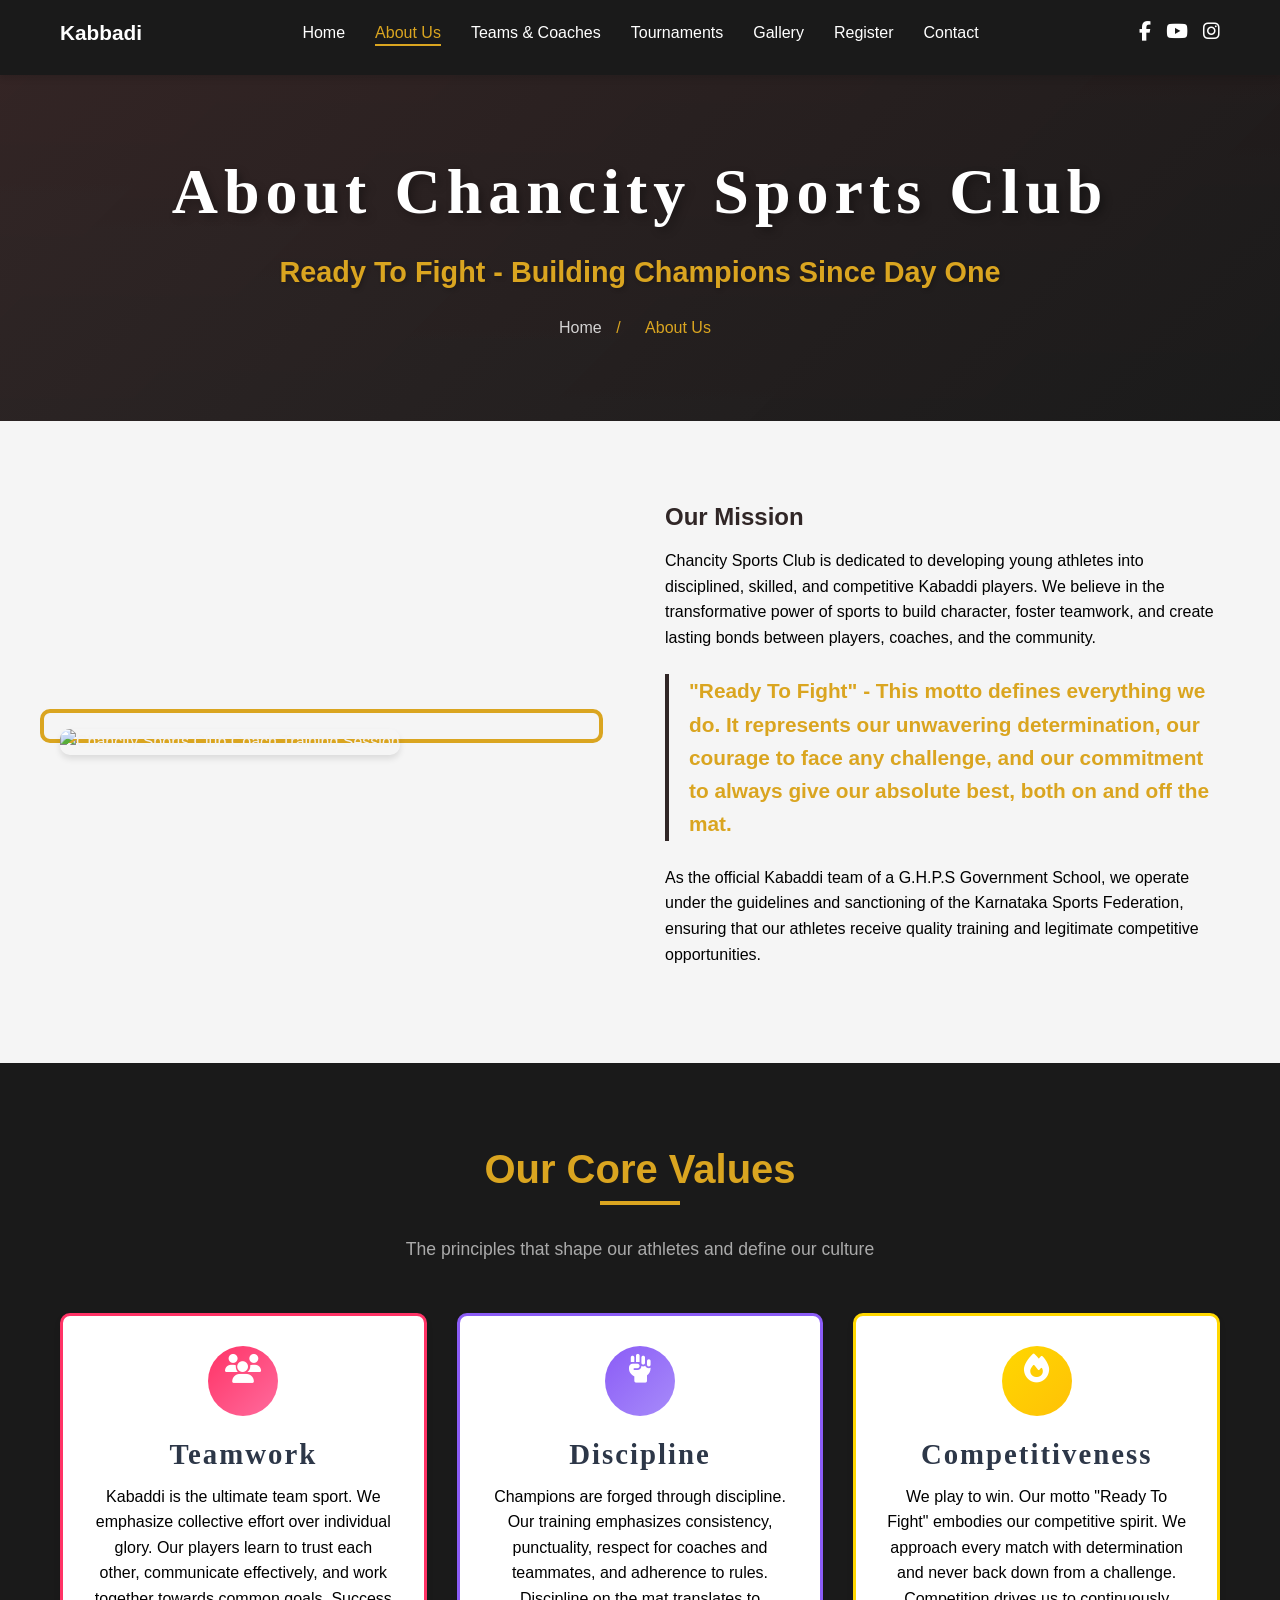
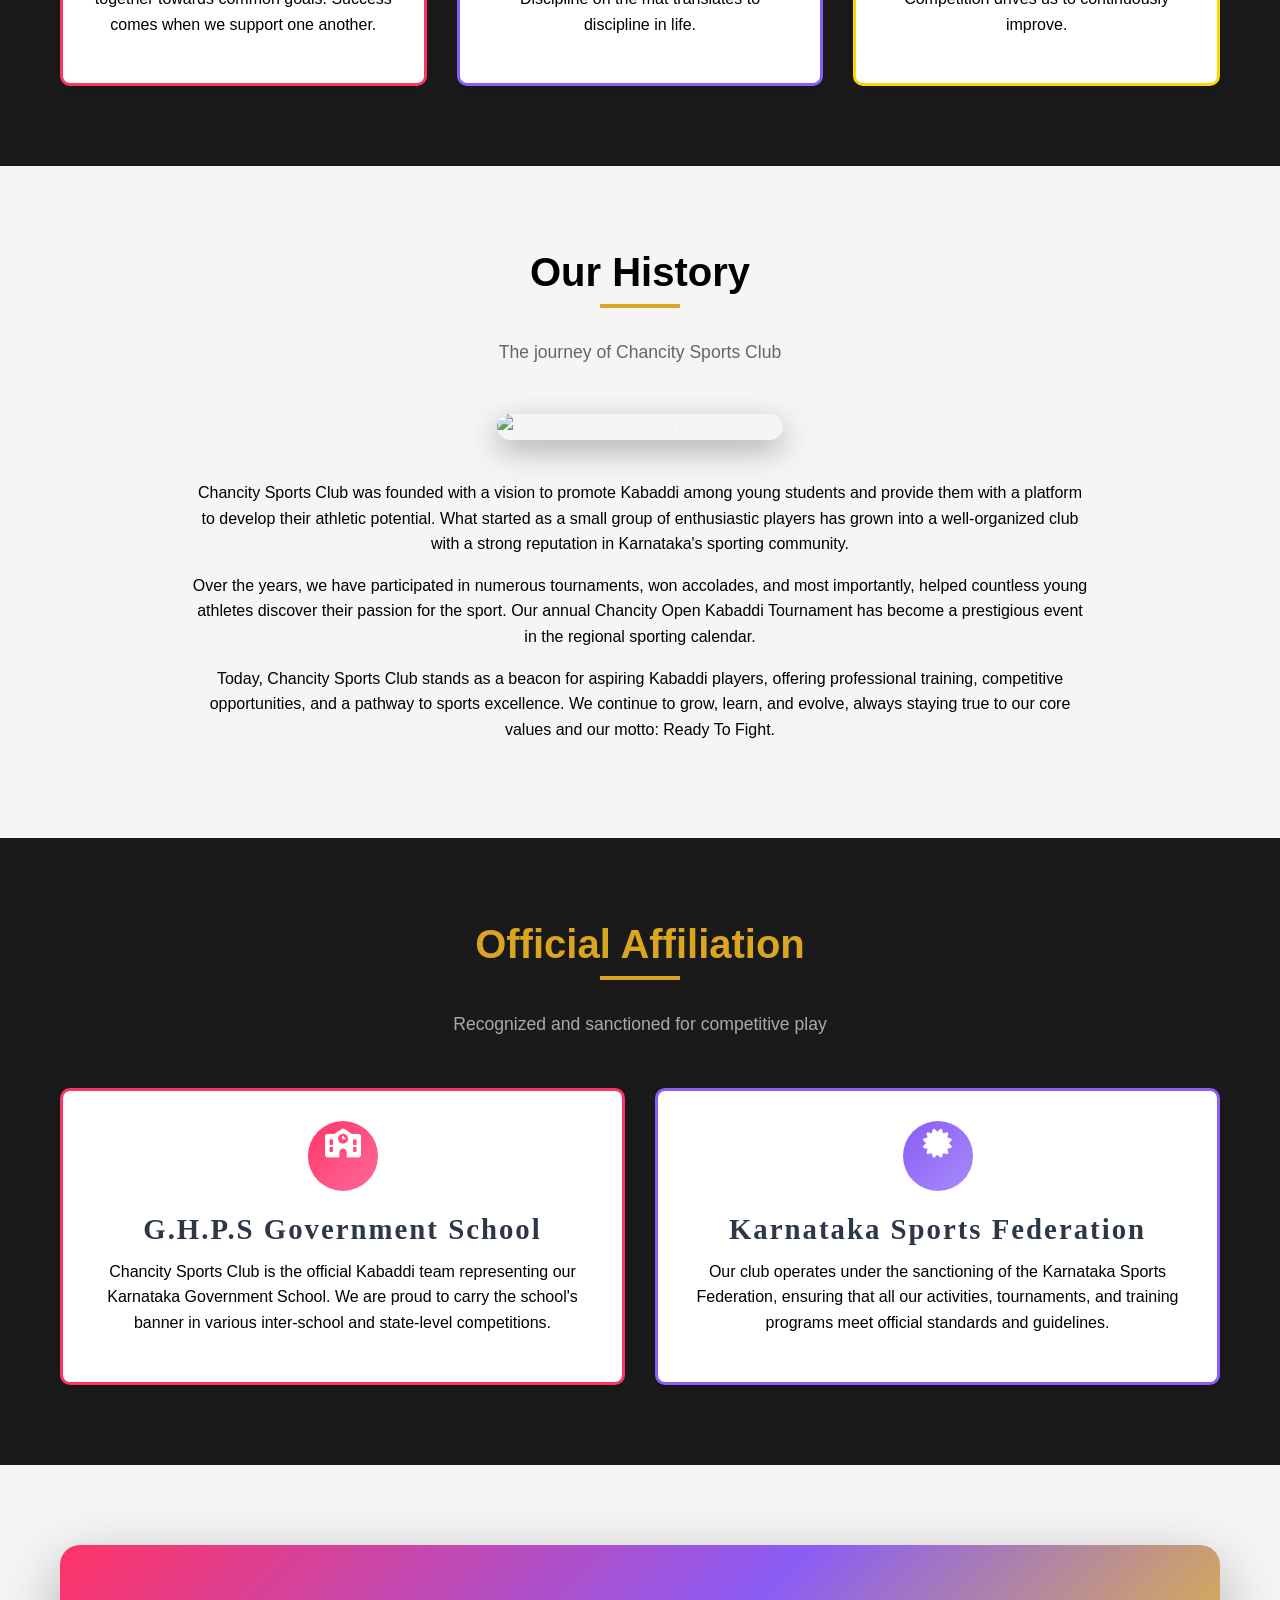
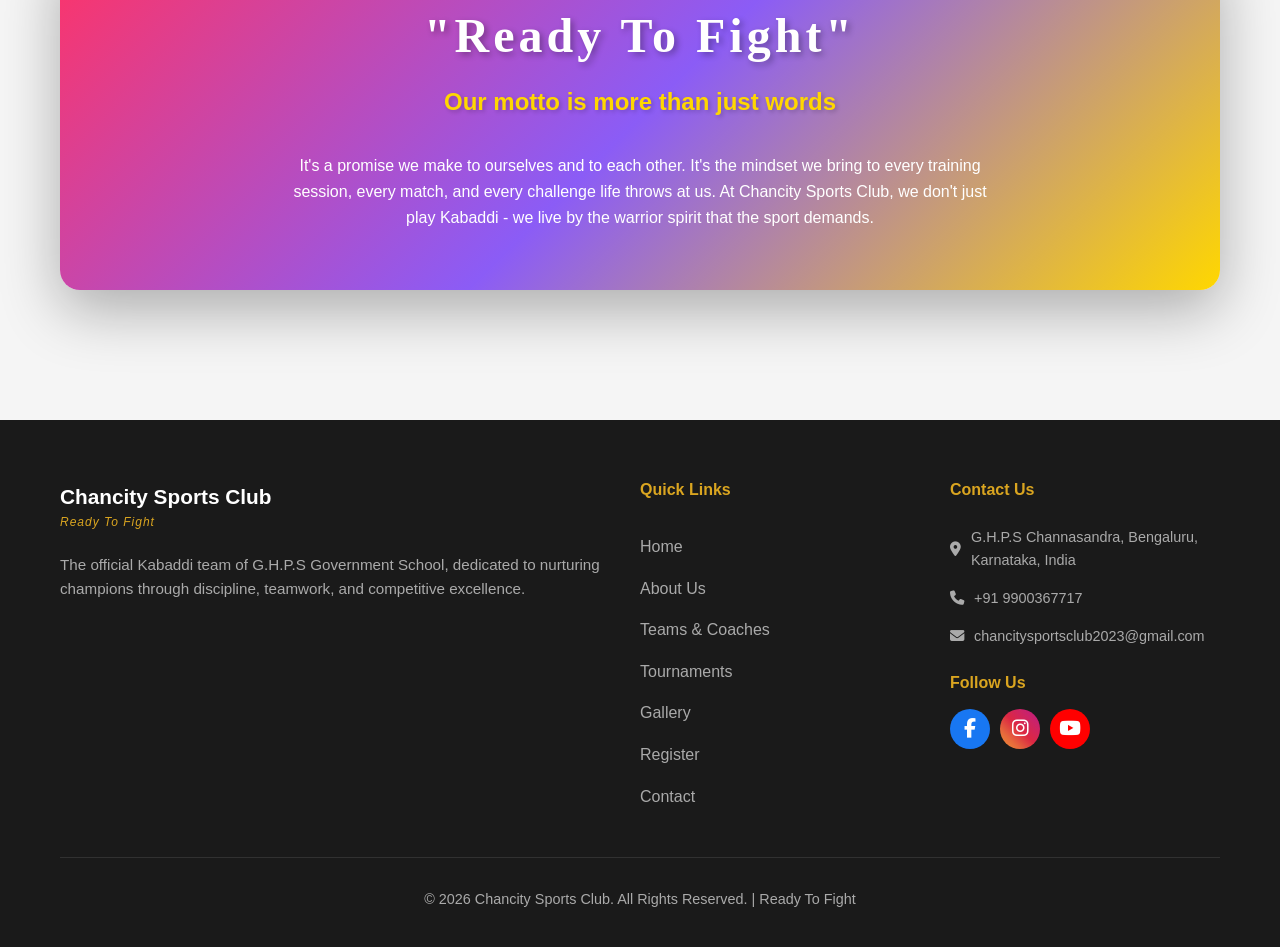
==== commit dba7a789: "1st commit" ====
--- a/about.html
+++ b/about.html
@@ -1,21 +1,54 @@
 <!DOCTYPE html>
 <html lang="en">
+
 <head>
     <meta charset="UTF-8">
     <meta name="viewport" content="width=device-width, initial-scale=1.0">
-    <meta name="description" content="About Chancity Sports Club - Learn about our mission, values, history, and the team behind Karnataka's premier Kabaddi club.">
-    <meta name="keywords" content="Chancity Sports Club, About, Kabaddi, Karnataka, Mission, Values">
-    <title>About Us | Chancity Sports Club</title>
+
+    <!-- Primary SEO Meta Tags -->
+    <title>About Us - Chancity Sports Club | Our Mission & Values</title>
+    <meta name="title" content="About Us - Chancity Sports Club | Our Mission & Values">
+    <meta name="description"
+        content="Learn about Chancity Sports Club's mission, values, and history. Karnataka's premier Kabaddi team building champions through discipline and teamwork since day one.">
+    <meta name="keywords"
+        content="About Chancity Sports Club, Kabaddi Club Karnataka, Sports Mission, Team Values, Ready To Fight">
+    <meta name="author" content="Chancity Sports Club">
+    <meta name="robots" content="index, follow">
+    <link rel="canonical" href="https://chancitysportsclub.com/about.html">
+
+    <!-- Open Graph / Facebook -->
+    <meta property="og:type" content="website">
+    <meta property="og:url" content="https://chancitysportsclub.com/about.html">
+    <meta property="og:title" content="About Us - Chancity Sports Club">
+    <meta property="og:description"
+        content="Learn about our mission, values, and the team behind Karnataka's premier Kabaddi club.">
+    <meta property="og:image" content="https://chancitysportsclub.com/assets/cropped_circle_image.png">
+
+    <!-- Twitter Card -->
+    <meta name="twitter:card" content="summary_large_image">
+    <meta name="twitter:title" content="About Us - Chancity Sports Club">
+    <meta name="twitter:description"
+        content="Learn about our mission, values, and the team behind Karnataka's premier Kabaddi club.">
+    <meta name="twitter:image" content="https://chancitysportsclub.com/assets/cropped_circle_image.png">
+
+    <!-- Favicon -->
+    <link rel="icon" type="image/png" href="assets/cropped_circle_image.png">
+
+    <!-- Stylesheets -->
     <link rel="stylesheet" href="css/styles.css">
+    <link rel="stylesheet" href="css/premium-effects.css">
     <link rel="stylesheet" href="https://cdnjs.cloudflare.com/ajax/libs/font-awesome/6.4.0/css/all.min.css">
 </head>
+
+
 <body>
     <!-- Header -->
     <header>
         <div class="container">
             <nav class="navbar">
                 <a href="index.html" class="logo">
-                   <img src="assets/cropped_circle_image.png" alt="Chancity Sports Club Logo" width="50" height="50" class="logo-image" onerror="this.style.display='none';">
+                    <img src="assets/cropped_circle_image.png" alt="Chancity Sports Club Logo" width="50" height="50"
+                        class="logo-image" onerror="this.style.display='none';">
                     <div class="logo-text">
                         <span class="logo-title">Kabbadi</span>
                     </div>
@@ -25,13 +58,16 @@
                     <li><a href="about.html" class="active">About Us</a></li>
                     <li><a href="teams.html">Teams & Coaches</a></li>
                     <li><a href="tournaments.html">Tournaments</a></li>
+                    <li><a href="gallery.html">Gallery</a></li>
                     <li><a href="registration.html">Register</a></li>
                     <li><a href="contact.html">Contact</a></li>
                 </ul>
                 <div class="social-icons">
                     <a href="#" aria-label="Facebook"><i class="fab fa-facebook-f"></i></a>
-                    <a href="#" aria-label="YouTube"><i class="fab fa-youtube"></i></a>
-                    <a href="#" aria-label="Instagram"><i class="fab fa-instagram"></i></a>
+                    <a href="https://www.youtube.com/@chancitysportsclub" aria-label="YouTube"><i
+                            class="fab fa-youtube"></i></a>
+                    <a href="https://www.instagram.com/chan_city_sports_club/?hl=en" aria-label="Instagram"><i
+                            class="fab fa-instagram"></i></a>
                 </div>
                 <div class="hamburger">
                     <span></span>
@@ -59,25 +95,25 @@
     <section class="section">
         <div class="container">
             <div class="about-content">
-                <div class="about-image">
-                    <img src="images/about-team.jpg" alt="Chancity Sports Club Team" onerror="this.style.background='linear-gradient(135deg, #8B0000, #5c0000)'; this.style.height='400px'; this.alt='Team Photo Coming Soon';">
+                <div class="about-image" data-animate="slide-right">
+                    <img src="assets/coach-training.png" alt="Chancity Sports Club Coach Training Session">
                 </div>
                 <div class="about-text">
                     <h3>Our Mission</h3>
                     <p style="color: black;">
-                        Chancity Sports Club is dedicated to developing young athletes into disciplined, 
-                        skilled, and competitive Kabaddi players. We believe in the transformative power 
-                        of sports to build character, foster teamwork, and create lasting bonds between 
+                        Chancity Sports Club is dedicated to developing young athletes into disciplined,
+                        skilled, and competitive Kabaddi players. We believe in the transformative power
+                        of sports to build character, foster teamwork, and create lasting bonds between
                         players, coaches, and the community.
                     </p>
                     <p class="motto-text">
-                        "Ready To Fight" - This motto defines everything we do. It represents our 
-                        unwavering determination, our courage to face any challenge, and our commitment 
+                        "Ready To Fight" - This motto defines everything we do. It represents our
+                        unwavering determination, our courage to face any challenge, and our commitment
                         to always give our absolute best, both on and off the mat.
                     </p>
                     <p style="color: black;">
-                        As the official Kabaddi team of a Karnataka Government School, we operate under 
-                        the guidelines and sanctioning of the Karnataka Sports Federation, ensuring that 
+                        As the official Kabaddi team of a G.H.P.S Government School, we operate under
+                        the guidelines and sanctioning of the Karnataka Sports Federation, ensuring that
                         our athletes receive quality training and legitimate competitive opportunities.
                     </p>
                 </div>
@@ -97,10 +133,10 @@
                     <div class="feature-icon">
                         <i class="fas fa-users"></i>
                     </div>
-                    <h4   style="color: black;">Teamwork</h4>
-                    <p style="color: black;">
-                        Kabaddi is the ultimate team sport. We emphasize collective effort over individual 
-                        glory. Our players learn to trust each other, communicate effectively, and work 
+                    <h4 style="color: black;">Teamwork</h4>
+                    <p style="color: black;">
+                        Kabaddi is the ultimate team sport. We emphasize collective effort over individual
+                        glory. Our players learn to trust each other, communicate effectively, and work
                         together towards common goals. Success comes when we support one another.
                     </p>
                 </div>
@@ -108,10 +144,10 @@
                     <div class="feature-icon">
                         <i class="fas fa-fist-raised"></i>
                     </div>
-                    <h4   style="color: black;">Discipline</h4>
-                    <p style="color: black;">
-                        Champions are forged through discipline. Our training emphasizes consistency, 
-                        punctuality, respect for coaches and teammates, and adherence to rules. Discipline 
+                    <h4 style="color: black;">Discipline</h4>
+                    <p style="color: black;">
+                        Champions are forged through discipline. Our training emphasizes consistency,
+                        punctuality, respect for coaches and teammates, and adherence to rules. Discipline
                         on the mat translates to discipline in life.
                     </p>
                 </div>
@@ -119,10 +155,10 @@
                     <div class="feature-icon">
                         <i class="fas fa-fire"></i>
                     </div>
-                    <h4   style="color: black;">Competitiveness</h4>
-                    <p style="color: black;">
-                        We play to win. Our motto "Ready To Fight" embodies our competitive spirit. We 
-                        approach every match with determination and never back down from a challenge. 
+                    <h4 style="color: black;">Competitiveness</h4>
+                    <p style="color: black;">
+                        We play to win. Our motto "Ready To Fight" embodies our competitive spirit. We
+                        approach every match with determination and never back down from a challenge.
                         Competition drives us to continuously improve.
                     </p>
                 </div>
@@ -134,27 +170,32 @@
     <section class="section">
         <div class="container">
             <div class="section-title">
-                <h2   style="color: black;">Our History</h2>
+                <h2 style="color: black;">Our History</h2>
                 <p class="section-subtitle">The journey of Chancity Sports Club</p>
             </div>
+            <div style="max-width: 900px; margin: 0 auto 40px; text-align: center;" data-animate="fade-up">
+                <img src="assets/training-ground.png" alt="Chancity Sports Club Training Ground"
+                    style="width: 100%; border-radius: 15px; box-shadow: var(--shadow-lg);">
+            </div>
             <div class="about-content" style="grid-template-columns: 1fr;">
-                <div class="about-text" style="max-width: 900px; margin: 0 auto; text-align: center;">
-                    <p  style="color: black;">
-                        Chancity Sports Club was founded with a vision to promote Kabaddi among young 
-                        students and provide them with a platform to develop their athletic potential. 
-                        What started as a small group of enthusiastic players has grown into a 
+                <div class="about-text" style="max-width: 900px; margin: 0 auto; text-align: center;"
+                    data-animate="fade-up">
+                    <p style="color: black;">
+                        Chancity Sports Club was founded with a vision to promote Kabaddi among young
+                        students and provide them with a platform to develop their athletic potential.
+                        What started as a small group of enthusiastic players has grown into a
                         well-organized club with a strong reputation in Karnataka's sporting community.
                     </p>
-                    <p  style="color: black;">
-                        Over the years, we have participated in numerous tournaments, won accolades, 
-                        and most importantly, helped countless young athletes discover their passion 
-                        for the sport. Our annual Chancity Open Kabaddi Tournament has become a 
+                    <p style="color: black;">
+                        Over the years, we have participated in numerous tournaments, won accolades,
+                        and most importantly, helped countless young athletes discover their passion
+                        for the sport. Our annual Chancity Open Kabaddi Tournament has become a
                         prestigious event in the regional sporting calendar.
                     </p>
-                    <p  style="color: black;">
-                        Today, Chancity Sports Club stands as a beacon for aspiring Kabaddi players, 
-                        offering professional training, competitive opportunities, and a pathway to 
-                        sports excellence. We continue to grow, learn, and evolve, always staying 
+                    <p style="color: black;">
+                        Today, Chancity Sports Club stands as a beacon for aspiring Kabaddi players,
+                        offering professional training, competitive opportunities, and a pathway to
+                        sports excellence. We continue to grow, learn, and evolve, always staying
                         true to our core values and our motto: Ready To Fight.
                     </p>
                 </div>
@@ -174,10 +215,10 @@
                     <div class="feature-icon">
                         <i class="fas fa-school"></i>
                     </div>
-                    <h4  style="color: black;">Karnataka Government School</h4>
-                    <p style="color: black;">
-                        Chancity Sports Club is the official Kabaddi team representing our Karnataka 
-                        Government School. We are proud to carry the school's banner in various 
+                    <h4 style="color: black;">G.H.P.S Government School</h4>
+                    <p style="color: black;">
+                        Chancity Sports Club is the official Kabaddi team representing our Karnataka
+                        Government School. We are proud to carry the school's banner in various
                         inter-school and state-level competitions.
                     </p>
                 </div>
@@ -185,10 +226,10 @@
                     <div class="feature-icon">
                         <i class="fas fa-certificate"></i>
                     </div>
-                    <h4   style="color: black;">Karnataka Sports Federation</h4>
-                    <p style="color: black;">
-                        Our club operates under the sanctioning of the Karnataka Sports Federation, 
-                        ensuring that all our activities, tournaments, and training programs meet 
+                    <h4 style="color: black;">Karnataka Sports Federation</h4>
+                    <p style="color: black;">
+                        Our club operates under the sanctioning of the Karnataka Sports Federation,
+                        ensuring that all our activities, tournaments, and training programs meet
                         official standards and guidelines.
                     </p>
                 </div>
@@ -203,28 +244,30 @@
                 <h3 class="tournament-title" style="font-size: 2rem;">"Ready To Fight"</h3>
                 <p class="tournament-subtitle">Our motto is more than just words</p>
                 <p style="max-width: 700px; margin: 0 auto;">
-                    It's a promise we make to ourselves and to each other. It's the mindset we bring 
-                    to every training session, every match, and every challenge life throws at us. 
-                    At Chancity Sports Club, we don't just play Kabaddi - we live by the warrior spirit 
+                    It's a promise we make to ourselves and to each other. It's the mindset we bring
+                    to every training session, every match, and every challenge life throws at us.
+                    At Chancity Sports Club, we don't just play Kabaddi - we live by the warrior spirit
                     that the sport demands.
                 </p>
             </div>
         </div>
     </section>
 
-<!-- Footer -->
+    <!-- Footer -->
     <footer>
         <div class="container">
-            <div class="footer-content">
+            <div class="footer-content" style="grid-template-columns: 2fr 1fr 1fr;">
                 <div class="footer-about">
                     <div class="logo">
-                         <img src="assets/cropped_circle_image.png" alt="Chancity Sports Club Logo" width="50" height="50" class="logo-image" onerror="this.style.display='none';">
+                        <img src="assets/cropped_circle_image.png" alt="Chancity Sports Club Logo" width="50"
+                            height="50" class="logo-image" onerror="this.style.display='none';">
                         <div class="logo-text">
                             <span class="logo-title" style="color: white;">Chancity Sports Club</span>
                             <span class="logo-motto">Ready To Fight</span>
                         </div>
                     </div>
-                    <p>The official Kabaddi team of Karnataka Government School, dedicated to nurturing champions through discipline, teamwork, and competitive excellence.</p>
+                    <p>The official Kabaddi team of G.H.P.S Government School, dedicated to nurturing champions
+                        through discipline, teamwork, and competitive excellence.</p>
                 </div>
                 <div class="footer-links">
                     <h4>Quick Links</h4>
@@ -233,65 +276,51 @@
                         <li><a href="about.html">About Us</a></li>
                         <li><a href="teams.html">Teams & Coaches</a></li>
                         <li><a href="tournaments.html">Tournaments</a></li>
+                        <li><a href="gallery.html">Gallery</a></li>
                         <li><a href="registration.html">Register</a></li>
                         <li><a href="contact.html">Contact</a></li>
                     </ul>
                 </div>
-<!-- Social Links -->
-<div style="margin-top: 0px;">
-    <h4
-        style="color: #d2b003; font-family: 'Poppins', sans-serif; font-weight: 700; font-size: 1.1rem; margin-bottom: 20px; text-align: center;">
-        Follow Us</h4>
-
-    <div style="display: flex; gap: 15px; justify-content: center;">
-
-          <!-- Facebook (Coming Soon - WHITE ICON, BLUE CIRCLE) -->
-        <a href="javascript:void(0)"
-           onclick="showFbComingSoon()"
-           style="display: inline-flex; width: 50px; height: 50px; background-color: #1877F2; border-radius: 50%; align-items: center; justify-content: center; transition: all 0.3s ease; position: relative;"
-           aria-label="Facebook - Coming Soon">
-
-            <!-- ONLY CHANGE: white Facebook icon -->
-            <i class="fab fa-facebook-f" style="color:#ffffff;"></i>
-        </a>
-
-        <!-- Instagram (UNCHANGED) -->
-        <a href="https://www.instagram.com/chan_city_sports_club?igsh=OGU0b2drbWsyMnU5"
-           target="_blank"
-           style="display: inline-flex; width: 50px; height: 50px; background: linear-gradient(45deg, #f09433, #e6683c, #dc2743, #cc2366, #bc1888); border-radius: 50%; align-items: center; justify-content: center; color: white; transition: all 0.3s ease;"
-           onmouseover="this.style.transform='scale(1.15)'; this.style.boxShadow='0 8px 25px rgba(225,48,108,0.5)';"
-           onmouseout="this.style.transform='scale(1)'; this.style.boxShadow='none';"
-           aria-label="Instagram">
-            <i class="fab fa-instagram"></i>
-        </a>
-
-        <!-- YouTube (UNCHANGED) -->
-        <a href="https://youtube.com/@chancitysportsclub?si=qZBz6BVKRmNKrxRE"
-           target="_blank"
-           style="display: inline-flex; width: 50px; height: 50px; background-color: #FF0000; border-radius: 50%; align-items: center; justify-content: center; color: white; transition: all 0.3s ease;"
-           onmouseover="this.style.transform='scale(1.15)'; this.style.boxShadow='0 8px 25px rgba(255,0,0,0.5)';"
-           onmouseout="this.style.transform='scale(1)'; this.style.boxShadow='none';"
-           aria-label="YouTube">
-            <i class="fab fa-youtube"></i>
-        </a>
-
-    </div>
-</div>
-
-               <div class="footer-contact">
+                <div class="footer-contact">
                     <h4>Contact Us</h4>
                     <p><i class="fas fa-map-marker-alt"></i> G.H.P.S Channasandra, Bengaluru, Karnataka, India</p>
-                    <p><i class="fas fa-phone"></i> +91 990067717</p>
-                    <p><i class="fas fa-envelope"></i>chancitysportsclub2023@gmail.com</p>
-                </div>
-            </div>
-            </div>
+                    <p><i class="fas fa-phone"></i> +91 9900367717</p>
+                    <p><i class="fas fa-envelope"></i> chancitysportsclub2023@gmail.com</p>
+
+                    <h4 style="margin-top: 25px; margin-bottom: 15px;">Follow Us</h4>
+                    <div class="social-icons" style="display: flex; gap: 10px;">
+                        <a href="javascript:void(0)" onclick="showFbComingSoon()"
+                            style="width: 40px; height: 40px; background-color: #1877F2; border-radius: 50%; display: inline-flex; align-items: center; justify-content: center; color: white; transition: all 0.3s ease;"
+                            aria-label="Facebook - Coming Soon" onmouseover="this.style.transform='scale(1.1)'"
+                            onmouseout="this.style.transform='scale(1)'">
+                            <i class="fab fa-facebook-f"></i>
+                        </a>
+                        <a href="https://www.instagram.com/chan_city_sports_club?igsh=OGU0b2drbWsyMnU5" target="_blank"
+                            style="width: 40px; height: 40px; background: linear-gradient(45deg, #f09433, #e6683c, #dc2743, #cc2366, #bc1888); border-radius: 50%; display: inline-flex; align-items: center; justify-content: center; color: white; transition: all 0.3s ease;"
+                            aria-label="Instagram" onmouseover="this.style.transform='scale(1.1)'"
+                            onmouseout="this.style.transform='scale(1)'">
+                            <i class="fab fa-instagram"></i>
+                        </a>
+                        <a href="https://youtube.com/@chancitysportsclub?si=qZBz6BVKRmNKrxRE" target="_blank"
+                            style="width: 40px; height: 40px; background-color: #FF0000; border-radius: 50%; display: inline-flex; align-items: center; justify-content: center; color: white; transition: all 0.3s ease;"
+                            aria-label="YouTube" onmouseover="this.style.transform='scale(1.1)'"
+                            onmouseout="this.style.transform='scale(1)'">
+                            <i class="fab fa-youtube"></i>
+                        </a>
+                    </div>
+                </div>
+            </div>
+
             <div class="footer-bottom">
-                <p>&copy; 2024 Chancity Sports Club. All Rights Reserved. | Ready To Fight</p>
+                <p>&copy; 2026 Chancity Sports Club. All Rights Reserved. | Ready To Fight</p>
             </div>
         </div>
     </footer>
 
     <script src="js/main.js"></script>
+    <script src="js/error-handlers.js"></script>
+    <script src="js/scroll-animations.js"></script>
+    <script src="js/premium-animations.js"></script>
 </body>
+
 </html>
--- a/css/styles.css
+++ b/css/styles.css
@@ -2,7 +2,8 @@
 /* Brand Colors: Deep Red (#8B0000), Gold (#DAA520), White (#FFFFFF), Dark (#1a1a1a) */
 
 :root {
-    --primary-color: #ffffff;
+    /* Core Brand Colors */
+    --primary-color: #302626;
     --secondary-color: #DAA520;
     --text-dark: #f3f2f2;
     --text-light: #ffffff;
@@ -10,8 +11,64 @@
     --background-dark: #1a1a1a;
     --accent-color: #c9302c;
     --success-color: #28a745;
+
+    /* Gradient System */
+    --gradient-primary: linear-gradient(135deg, #302626 0%, #5a5a5a 100%);
+    --gradient-gold: linear-gradient(135deg, #DAA520 0%, #ffd700 100%);
+    --gradient-hero: linear-gradient(135deg, rgba(48, 38, 38, 0.95) 0%, rgba(26, 26, 26, 0.98) 100%);
+    --gradient-accent: linear-gradient(135deg, #c9302c 0%, #8B0000 100%);
+    --gradient-dark-overlay: linear-gradient(to bottom, rgba(26, 26, 26, 0.7) 0%, rgba(26, 26, 26, 0.9) 100%);
+
+    /* Glassmorphism Properties */
+    --glass-bg: rgba(255, 255, 255, 0.1);
+    --glass-bg-dark: rgba(26, 26, 26, 0.6);
+    --glass-border: rgba(255, 255, 255, 0.2);
+    --glass-blur: blur(10px);
+    --glass-blur-strong: blur(20px);
+
+    /* Advanced Shadow System */
     --shadow: 0 4px 6px rgba(0, 0, 0, 0.1);
+    --shadow-sm: 0 2px 4px rgba(0, 0, 0, 0.1);
+    --shadow-md: 0 4px 8px rgba(0, 0, 0, 0.15);
+    --shadow-lg: 0 10px 30px rgba(0, 0, 0, 0.3);
+    --shadow-xl: 0 20px 60px rgba(0, 0, 0, 0.4);
+    --shadow-glow: 0 0 20px rgba(218, 165, 32, 0.4);
+    --shadow-glow-strong: 0 0 40px rgba(218, 165, 32, 0.6);
+    --shadow-inner: inset 0 2px 4px rgba(0, 0, 0, 0.1);
+
+    /* Animation Durations */
+    --duration-fast: 0.2s;
+    --duration-normal: 0.3s;
+    --duration-slow: 0.5s;
+    --duration-slower: 0.8s;
+    --duration-slowest: 1.2s;
+
+    /* Easing Functions */
+    --ease-out-expo: cubic-bezier(0.19, 1, 0.22, 1);
+    --ease-in-out-quad: cubic-bezier(0.455, 0.03, 0.515, 0.955);
+    --ease-bounce: cubic-bezier(0.68, -0.55, 0.265, 1.55);
+    --ease-smooth: cubic-bezier(0.4, 0, 0.2, 1);
+
+    /* Legacy (for backwards compatibility) */
     --transition: all 0.3s ease;
+}
+
+/* Accessibility: Respect reduced motion preference */
+@media (prefers-reduced-motion: reduce) {
+    * {
+        animation-duration: 0.01ms !important;
+        animation-iteration-count: 1 !important;
+        transition-duration: 0.01ms !important;
+    }
+}
+
+/* Browser compatibility for glassmorphism */
+@supports not (backdrop-filter: blur(10px)) {
+
+    .glass-card,
+    .glass-bg {
+        background: rgba(26, 26, 26, 0.95);
+    }
 }
 
 /* Reset and Base Styles */
@@ -54,7 +111,12 @@
 }
 
 /* Typography */
-h1, h2, h3, h4, h5, h6 {
+h1,
+h2,
+h3,
+h4,
+h5,
+h6 {
     font-weight: 700;
     line-height: 1.3;
     margin-bottom: 1rem;
@@ -199,7 +261,7 @@
 
 /* Hero Section */
 .hero {
-    background-image:('c:\Users\rahul\Downloads\WhatsApp Video 2026-01-28 at 5.00.44 PM.mp4') center/cover no-repeat;
+    background: var(--gradient-hero);
     min-height: 100vh;
     display: flex;
     align-items: center;
@@ -208,34 +270,42 @@
     color: var(--text-light);
     padding: 100px 20px 50px;
 }
+
 #myVideo {
-  position: fixed; /* Positions the video relative to the browser window */
-  right: 0;
-  bottom: 0;
-  min-width: 100%; /* Ensures it is at least the full width/height */
-  min-height: 100%;
-  width: auto;
-  height: auto;
-  z-index: -100; /* Places it behind all other page content */
-  object-fit: cover; /* Crops the video to cover the entire area without stretching */
+    position: fixed;
+    /* Positions the video relative to the browser window */
+    right: 0;
+    bottom: 0;
+    min-width: 100%;
+    /* Ensures it is at least the full width/height */
+    min-height: 100%;
+    width: auto;
+    height: auto;
+    z-index: -100;
+    /* Places it behind all other page content */
+    object-fit: cover;
+    /* Crops the video to cover the entire area without stretching */
 }
 
 /* Optional: Add an overlay for better text readability */
 .overlay {
-  position: fixed;
-  top: 0;
-  left: 0;
-  width: 100%;
-  height: 100%;
-  background: rgba(0, 0, 0, 0.5); /* Semi-transparent black background */
-  z-index: -99; /* Between the video and the main content */
+    position: fixed;
+    top: 0;
+    left: 0;
+    width: 100%;
+    height: 100%;
+    background: rgba(0, 0, 0, 0.5);
+    /* Semi-transparent black background */
+    z-index: -99;
+    /* Between the video and the main content */
 }
 
 /* Style for the main content container */
 .content {
-  position: relative;
-  z-index: 1; /* Ensures content appears on top of the video and overlay */
-  /* Add other styling for your content */
+    position: relative;
+    z-index: 1;
+    /* Ensures content appears on top of the video and overlay */
+    /* Add other styling for your content */
 }
 
 
@@ -787,10 +857,23 @@
     font-size: 0.9rem;
 }
 
+/* Map Container */
+.map-container {
+    position: relative;
+    overflow: hidden;
+    border-radius: 15px;
+    box-shadow: var(--shadow);
+}
+
+.map-container iframe {
+    display: block;
+    width: 100%;
+}
+
 /* Page Header */
 .page-header {
     background: linear-gradient(rgba(139, 0, 0, 0.9), rgba(26, 26, 26, 0.85)),
-                url('../images/page-header-bg.jpg') center/cover no-repeat;
+        url('../images/page-header-bg.jpg') center/cover no-repeat;
     padding: 150px 0 80px;
     text-align: center;
     color: var(--text-light);
@@ -829,25 +912,43 @@
     .footer-content {
         grid-template-columns: 1fr 1fr;
     }
-    
+
     .tournament-details {
         grid-template-columns: repeat(2, 1fr);
     }
-    
+
     .about-content {
         grid-template-columns: 1fr;
     }
-    
+
     .about-features {
         grid-template-columns: repeat(2, 1fr);
     }
 }
 
 @media (max-width: 768px) {
+
+    /* Footer stacks on mobile */
+    .footer-content {
+        grid-template-columns: 1fr !important;
+    }
+
+    /* Map adjusts height on mobile */
+    .map-container iframe {
+        height: 300px !important;
+    }
+
     .hamburger {
         display: flex;
-    }
-    
+        background-color: var(--secondary-color);
+        padding: 8px;
+        border-radius: 6px;
+    }
+
+    .hamburger span {
+        background-color: var(--background-dark);
+    }
+
     .nav-links {
         position: fixed;
         top: 80px;
@@ -862,63 +963,68 @@
         gap: 30px;
         transition: var(--transition);
     }
-    
+
     .nav-links.active {
         left: 0;
     }
-    
+
     .nav-links a {
         font-size: 1.2rem;
     }
-    
+
     .hero-title {
         font-size: 2.5rem;
     }
-    
+
     .hero-motto {
         font-size: 1.5rem;
     }
-    
+
     .btn-secondary {
         margin-left: 0;
         margin-top: 15px;
     }
-    
+
     .section-title h2 {
         font-size: 2rem;
     }
-    
+
     .contact-container {
         grid-template-columns: 1fr;
     }
-    
+
     .form-row {
         grid-template-columns: 1fr;
     }
-    
+
     .footer-content {
         grid-template-columns: 1fr;
         text-align: center;
     }
-    
+
     .footer-about .logo {
         justify-content: center;
     }
-    
+
+    /* Center footer social icons on mobile */
+    .footer-contact .social-icons {
+        justify-content: center;
+    }
+
     .about-features {
         grid-template-columns: 1fr;
     }
-    
+
     .tournament-details {
         grid-template-columns: 1fr;
     }
-    
+
     .winner-card {
         flex-direction: column;
         text-align: center;
         gap: 10px;
     }
-    
+
     .registration-form {
         padding: 30px 20px;
     }
@@ -928,23 +1034,23 @@
     .hero-title {
         font-size: 2rem;
     }
-    
+
     .hero-motto {
         font-size: 1.2rem;
     }
-    
+
     .page-header h1 {
         font-size: 2rem;
     }
-    
+
     .tournament-title {
         font-size: 1.8rem;
     }
-    
+
     h1 {
         font-size: 2rem;
     }
-    
+
     h2 {
         font-size: 1.5rem;
     }
@@ -969,6 +1075,7 @@
         opacity: 0;
         transform: translateY(30px);
     }
+
     to {
         opacity: 1;
         transform: translateY(0);
@@ -1021,7 +1128,7 @@
     .newsletter-form {
         flex-direction: column;
     }
-    
+
     .newsletter-form .btn {
         width: 100%;
     }
@@ -1049,3 +1156,718 @@
     text-align: center;
     color: #999;
 }
+
+/* ============================================
+   MODERN ENHANCEMENTS - Phase 1 & 2 & 3
+   ============================================ */
+
+/* Animated Gradient Background for Hero */
+@keyframes gradient-shift {
+
+    0%,
+    100% {
+        background-position: 0% 50%;
+    }
+
+    50% {
+        background-position: 100% 50%;
+    }
+}
+
+.hero {
+    position: relative;
+    overflow: hidden;
+    background: linear-gradient(135deg,
+            #1a1a1a 0%,
+            #302626 25%,
+            #1a1a1a 50%,
+            #302626 75%,
+            #1a1a1a 100%);
+    background-size: 400% 400%;
+    animation: gradient-shift 15s ease infinite;
+}
+
+.hero-gradient-overlay {
+    position: absolute;
+    inset: 0;
+    background: radial-gradient(circle at 50% 50%,
+            rgba(218, 165, 32, 0.15) 0%,
+            transparent 70%);
+    pointer-events: none;
+    z-index: 0;
+}
+
+.hero-content {
+    position: relative;
+    z-index: 1;
+}
+
+/* Glassmorphism Card System */
+.glass-card {
+    background: var(--glass-bg);
+    backdrop-filter: var(--glass-blur);
+    -webkit-backdrop-filter: var(--glass-blur);
+    border: 1px solid var(--glass-border);
+    border-radius: 20px;
+    box-shadow: var(--shadow-lg);
+    transition: all var(--duration-slow) var(--ease-out-expo);
+}
+
+.glass-card:hover {
+    transform: translateY(-10px) scale(1.02);
+    box-shadow: var(--shadow-xl), var(--shadow-glow);
+    border-color: var(--secondary-color);
+}
+
+.glass-card-dark {
+    background: var(--glass-bg-dark);
+    backdrop-filter: var(--glass-blur-strong);
+    -webkit-backdrop-filter: var(--glass-blur-strong);
+}
+
+/* Enhanced Button Effects */
+.btn {
+    position: relative;
+    overflow: hidden;
+    z-index: 1;
+}
+
+.btn-primary::before {
+    content: '';
+    position: absolute;
+    inset: 0;
+    background: linear-gradient(45deg,
+            transparent,
+            rgba(255, 255, 255, 0.3),
+            transparent);
+    transform: translateX(-100%);
+    transition: transform 0.6s;
+    z-index: -1;
+}
+
+.btn-primary:hover::before {
+    transform: translateX(100%);
+}
+
+.btn-primary::after {
+    content: '';
+    position: absolute;
+    inset: 0;
+    background: var(--gradient-gold);
+    z-index: -2;
+    opacity: 0;
+    transition: opacity var(--duration-slow);
+}
+
+.btn-primary:hover::after {
+    opacity: 1;
+}
+
+/* Ripple Effect */
+.ripple {
+    position: absolute;
+    border-radius: 50%;
+    background: rgba(255, 255, 255, 0.6);
+    transform: scale(0);
+    animation: ripple-animation 0.6s ease-out;
+    pointer-events: none;
+}
+
+@keyframes ripple-animation {
+    to {
+        transform: scale(4);
+        opacity: 0;
+    }
+}
+
+/* Scroll-Triggered Animations */
+.animate-hidden {
+    opacity: 0;
+}
+
+.animate-fade-up {
+    animation: fadeUp 0.8s var(--ease-out-expo) forwards;
+}
+
+.animate-fade-in {
+    animation: fadeIn 0.6s ease forwards;
+}
+
+.animate-slide-left {
+    animation: slideLeft 0.8s var(--ease-out-expo) forwards;
+}
+
+.animate-slide-right {
+    animation: slideRight 0.8s var(--ease-out-expo) forwards;
+}
+
+@keyframes fadeUp {
+    from {
+        opacity: 0;
+        transform: translateY(30px);
+    }
+
+    to {
+        opacity: 1;
+        transform: translateY(0);
+    }
+}
+
+@keyframes fadeIn {
+    to {
+        opacity: 1;
+    }
+}
+
+@keyframes slideLeft {
+    from {
+        opacity: 0;
+        transform: translateX(50px);
+    }
+
+    to {
+        opacity: 1;
+        transform: translateX(0);
+    }
+}
+
+@keyframes slideRight {
+    from {
+        opacity: 0;
+        transform: translateX(-50px);
+    }
+
+    to {
+        opacity: 1;
+        transform: translateX(0);
+    }
+}
+
+/* Enhanced Header with Glassmorphism on Scroll */
+header {
+    transition: all var(--duration-slow) var(--ease-out-expo);
+}
+
+header.scrolled {
+    background: rgba(26, 26, 26, 0.8);
+    backdrop-filter: blur(20px);
+    -webkit-backdrop-filter: blur(20px);
+    box-shadow: var(--shadow-lg);
+}
+
+/* Enhanced Team Cards with Glow Effect */
+.team-card {
+    position: relative;
+    transition: all var(--duration-slow) var(--ease-out-expo);
+}
+
+.team-card::before {
+    content: '';
+    position: absolute;
+    inset: -2px;
+    background: var(--gradient-gold);
+    border-radius: inherit;
+    opacity: 0;
+    z-index: -1;
+    transition: opacity var(--duration-slow);
+    filter: blur(20px);
+}
+
+.team-card:hover::before {
+    opacity: 0.5;
+}
+
+.team-card:hover {
+    transform: translateY(-15px);
+    box-shadow:
+        var(--shadow-xl),
+        0 0 40px rgba(218, 165, 32, 0.3);
+}
+
+/* Feature Card Icon Animations */
+.feature-icon {
+    display: inline-block;
+    transition: all var(--duration-normal) var(--ease-bounce);
+}
+
+.feature-card:hover .feature-icon {
+    transform: rotateY(360deg) scale(1.1);
+}
+
+/* Social Icons Enhanced Glow */
+.social-icons a {
+    position: relative;
+}
+
+.social-icons a::after {
+    content: '';
+    position: absolute;
+    inset: -5px;
+    border-radius: inherit;
+    background: currentColor;
+    opacity: 0;
+    filter: blur(10px);
+    transition: opacity var(--duration-normal);
+    z-index: -1;
+}
+
+.social-icons a:hover::after {
+    opacity: 0.3;
+}
+
+/* Section Dividers with Animation */
+.section-divider {
+    display: flex;
+    align-items: center;
+    gap: 20px;
+    padding: 40px 0;
+    opacity: 0.6;
+}
+
+.divider-line {
+    flex: 1;
+    height: 2px;
+    background: linear-gradient(to right,
+            transparent,
+            var(--secondary-color),
+            transparent);
+}
+
+.divider-icon {
+    width: 50px;
+    height: 50px;
+    border-radius: 50%;
+    background: var(--gradient-gold);
+    display: flex;
+    align-items: center;
+    justify-content: center;
+    color: white;
+    font-size: 1.5rem;
+    animation: pulse 2s ease-in-out infinite;
+}
+
+@keyframes pulse {
+
+    0%,
+    100% {
+        transform: scale(1);
+        box-shadow: 0 0 0 0 rgba(218, 165, 32, 0.7);
+    }
+
+    50% {
+        transform: scale(1.05);
+        box-shadow: 0 0 0 10px rgba(218, 165, 32, 0);
+    }
+}
+
+/* Premium Card Styles */
+.premium-card {
+    background: linear-gradient(135deg, rgba(26, 26, 26, 0.95), rgba(48, 38, 38, 0.95));
+    border: 1px solid var(--glass-border);
+    border-radius: 20px;
+    padding: 30px;
+    position: relative;
+    overflow: hidden;
+    transition: all var(--duration-slow) var(--ease-out-expo);
+}
+
+.premium-card::before {
+    content: '';
+    position: absolute;
+    top: -50%;
+    left: -50%;
+    width: 200%;
+    height: 200%;
+    background: radial-gradient(circle, rgba(218, 165, 32, 0.1) 0%, transparent 70%);
+    transform: rotate(45deg);
+    transition: all var(--duration-slower);
+}
+
+.premium-card:hover::before {
+    transform: rotate(225deg);
+}
+
+.premium-card:hover {
+    transform: translateY(-10px);
+    box-shadow: var(--shadow-xl), var(--shadow-glow-strong);
+    border-color: var(--secondary-color);
+}
+
+/* Tournament Timeline Animation */
+.tournament-timeline {
+    position: relative;
+    padding-left: 50px;
+}
+
+.tournament-timeline::before {
+    content: '';
+    position: absolute;
+    left: 0;
+    top: 0;
+    bottom: 0;
+    width: 3px;
+    background: var(--gradient-gold);
+}
+
+.timeline-item {
+    position: relative;
+    margin-bottom: 30px;
+    padding: 20px;
+    background: var(--glass-bg);
+    border-radius: 15px;
+    backdrop-filter: var(--glass-blur);
+    border: 1px solid var(--glass-border);
+    transform: translateX(-20px);
+    opacity: 0;
+    animation: slideInTimeline 0.6s forwards;
+}
+
+.timeline-item:nth-child(1) {
+    animation-delay: 0.1s;
+}
+
+.timeline-item:nth-child(2) {
+    animation-delay: 0.2s;
+}
+
+.timeline-item:nth-child(3) {
+    animation-delay: 0.3s;
+}
+
+.timeline-item:nth-child(4) {
+    animation-delay: 0.4s;
+}
+
+.timeline-item::before {
+    content: '';
+    position: absolute;
+    left: -62px;
+    top: 20px;
+    width: 20px;
+    height: 20px;
+    border-radius: 50%;
+    background: var(--secondary-color);
+    box-shadow: 0 0 0 5px rgba(218, 165, 32, 0.3);
+}
+
+@keyframes slideInTimeline {
+    to {
+        transform: translateX(0);
+        opacity: 1;
+    }
+}
+
+/* Map Info Card Floating Effect */
+.map-info-card {
+    position: absolute;
+    top: 20px;
+    right: 20px;
+    max-width: 300px;
+    padding: 25px;
+    animation: float 3s ease-in-out infinite;
+}
+
+@keyframes float {
+
+    0%,
+    100% {
+        transform: translateY(0px);
+    }
+
+    50% {
+        transform: translateY(-10px);
+    }
+}
+
+/* Gradient Text Effect */
+.gradient-text {
+    background: var(--gradient-gold);
+    -webkit-background-clip: text;
+    -webkit-text-fill-color: transparent;
+    background-clip: text;
+}
+
+/* Loading Skeleton (for future use) */
+.skeleton {
+    background: linear-gradient(90deg,
+            rgba(255, 255, 255, 0.1) 25%,
+            rgba(255, 255, 255, 0.2) 50%,
+            rgba(255, 255, 255, 0.1) 75%);
+    background-size: 200% 100%;
+    animation: loading 1.5s ease-in-out infinite;
+    border-radius: 10px;
+}
+
+@keyframes loading {
+    0% {
+        background-position: 200% 0;
+    }
+
+    100% {
+        background-position: -200% 0;
+    }
+}
+
+/* Enhanced Page Header */
+.page-header {
+    position: relative;
+    overflow: hidden;
+}
+
+.page-header::before {
+    content: '';
+    position: absolute;
+    inset: 0;
+    background: var(--gradient-hero);
+    z-index: 1;
+}
+
+.page-header .container {
+    position: relative;
+    z-index: 2;
+}
+
+/* Stagger Animation for Multiple Elements */
+[data-stagger]>* {
+    opacity: 0;
+    transform: translateY(20px);
+}
+
+[data-stagger].visible>* {
+    animation: staggerFadeIn 0.5s ease forwards;
+}
+
+[data-stagger].visible>*:nth-child(1) {
+    animation-delay: 0.1s;
+}
+
+[data-stagger].visible>*:nth-child(2) {
+    animation-delay: 0.2s;
+}
+
+[data-stagger].visible>*:nth-child(3) {
+    animation-delay: 0.3s;
+}
+
+[data-stagger].visible>*:nth-child(4) {
+    animation-delay: 0.4s;
+}
+
+[data-stagger].visible>*:nth-child(5) {
+    animation-delay: 0.5s;
+}
+
+[data-stagger].visible>*:nth-child(6) {
+    animation-delay: 0.6s;
+}
+
+@keyframes staggerFadeIn {
+    to {
+        opacity: 1;
+        transform: translateY(0);
+    }
+}/ *   = = = = = = = = = = = = = = = = = = = = = = = = = = = = = = = = = = = = = = = = = = = = 
+
+/* ==========================================================================
+       REGISTRATION FORM - BOLD & VIBRANT STYLING
+       Enhanced typography and colors
+       ========================================================================== */
+
+/* Import Bold Fonts */
+@import url('https://fonts.googleapis.com/css2?family=Poppins:wght@400;600;700;900&family=Bebas+Neue&display=swap');
+
+/* Override Registration Form Typography */
+.registration-form {
+    font-family: 'Poppins', sans-serif;
+}
+
+.registration-form h3 {
+    font-family: 'Bebas Neue', cursive;
+    font-size: 2rem;
+    letter-spacing: 2px;
+    color: #FF3366 !important;
+    text-transform: uppercase;
+    border-bottom: 3px solid #FFD700 !important;
+    padding-bottom: 15px !important;
+    margin-bottom: 30px !important;
+    text-shadow: 2px 2px 4px rgba(0, 0, 0, 0.1);
+}
+
+.registration-form h3 i {
+    color: #8B5CF6;
+    margin-right: 10px;
+    font-size: 1.8rem;
+}
+
+/* Form Labels - Bold and Vibrant */
+.form-group label {
+    font-family: 'Poppins', sans-serif;
+    font-weight: 700 !important;
+    font-size: 1.1rem !important;
+    color: #2D3748 !important;
+    text-transform: uppercase;
+    letter-spacing: 0.5px;
+    margin-bottom: 12px !important;
+}
+
+/* Input Fields - Vibrant Borders */
+.form-group input,
+.form-group select,
+.form-group textarea {
+    font-family: 'Poppins', sans-serif !important;
+    font-weight: 600 !important;
+    font-size: 1rem !important;
+    border: 3px solid #E2E8F0 !important;
+    border-radius: 12px !important;
+    padding: 16px !important;
+    transition: all 0.3s ease !important;
+}
+
+.form-group input:focus,
+.form-group select:focus,
+.form-group textarea:focus {
+    border-color: #FF3366 !important;
+    box-shadow: 0 0 0 4px rgba(255, 51, 102, 0.1) !important;
+    outline: none !important;
+    transform: translateY(-2px);
+}
+
+.form-group input:hover,
+.form-group select:hover,
+.form-group textarea:hover {
+    border-color: #8B5CF6 !important;
+}
+
+/* Placeholder Text */
+.form-group input::placeholder,
+.form-group textarea::placeholder {
+    color: #A0AEC0;
+    font-weight: 500;
+}
+
+/* Submit Button - Bold and Vibrant */
+.form-submit .btn-primary {
+    font-family: 'Bebas Neue', cursive !important;
+    font-size: 1.5rem !important;
+    letter-spacing: 3px !important;
+    font-weight: normal !important;
+    background: linear-gradient(135deg, #FF3366 0%, #8B5CF6 100%) !important;
+    border: none !important;
+    padding: 18px 50px !important;
+    text-transform: uppercase !important;
+    box-shadow: 0 10px 30px rgba(255, 51, 102, 0.4) !important;
+    transition: all 0.3s ease !important;
+}
+
+.form-submit .btn-primary:hover {
+    background: linear-gradient(135deg, #8B5CF6 0%, #FFD700 100%) !important;
+    transform: translateY(-4px) scale(1.05) !important;
+    box-shadow: 0 15px 40px rgba(139, 92, 246, 0.5) !important;
+}
+
+.form-submit .btn-primary i {
+    font-size: 1.6rem;
+    margin-right: 12px;
+}
+
+/* Tournament Info Section - Vibrant */
+.tournament-info {
+    background: linear-gradient(135deg, #FF3366 0%, #8B5CF6 50%, #FFD700 100%) !important;
+    border-radius: 20px !important;
+    padding: 60px !important;
+    box-shadow: 0 20px 60px rgba(0, 0, 0, 0.3) !important;
+}
+
+.tournament-title {
+    font-family: 'Bebas Neue', cursive !important;
+    font-size: 3rem !important;
+    letter-spacing: 4px !important;
+    color: white !important;
+    text-shadow: 3px 3px 6px rgba(0, 0, 0, 0.3) !important;
+}
+
+.tournament-subtitle {
+    font-family: 'Poppins', sans-serif !important;
+    font-size: 1.5rem !important;
+    font-weight: 700 !important;
+    color: #FFD700 !important;
+    text-shadow: 2px 2px 4px rgba(0, 0, 0, 0.2) !important;
+}
+
+/* Checkbox Labels - Bold */
+.form-group label[style*="display: flex"] {
+    font-family: 'Poppins', sans-serif !important;
+    font-weight: 600 !important;
+    text-transform: none !important;
+}
+
+.form-group label[style*="display: flex"] a {
+    color: #FF3366 !important;
+    font-weight: 700 !important;
+    text-decoration: underline !important;
+}
+
+.form-group label[style*="display: flex"] a:hover {
+    color: #8B5CF6 !important;
+}
+
+/* Info Text - Bold and Colorful */
+.form-group p[style*="color: #666"] {
+    font-family: 'Poppins', sans-serif !important;
+    font-weight: 600 !important;
+    color: #4A5568 !important;
+}
+
+.form-group p[style*="color: #666"] i {
+    color: #8B5CF6 !important;
+}
+
+/* Submit Message */
+#submitMessage {
+    font-family: 'Poppins', sans-serif !important;
+    font-weight: 600 !important;
+    font-size: 1rem !important;
+}
+
+/* Feature Cards in Important Info - Vibrant */
+.feature-card {
+    border: 3px solid transparent !important;
+    transition: all 0.3s ease !important;
+}
+
+.feature-card:nth-child(1) { border-color: #FF3366 !important; }
+.feature-card:nth-child(2) { border-color: #8B5CF6 !important; }
+.feature-card:nth-child(3) { border-color: #FFD700 !important; }
+
+.feature-card h4 {
+    font-family: 'Bebas Neue', cursive !important;
+    font-size: 1.8rem !important;
+    letter-spacing: 2px !important;
+    color: #2D3748 !important;
+}
+
+.feature-card:nth-child(1) .feature-icon { background: linear-gradient(135deg, #FF3366, #FF6B9D) !important; }
+.feature-card:nth-child(2) .feature-icon { background: linear-gradient(135deg, #8B5CF6, #A78BFA) !important; }
+.feature-card:nth-child(3) .feature-icon { background: linear-gradient(135deg, #FFD700, #FFC107) !important; }
+
+/* Page Header - Bold Typography */
+.page-header h1 {
+    font-family: 'Bebas Neue', cursive !important;
+    font-size: 4rem !important;
+    letter-spacing: 6px !important;
+    text-shadow: 4px 4px 8px rgba(0, 0, 0, 0.3) !important;
+}
+
+.page-header p {
+    font-family: 'Poppins', sans-serif !important;
+    font-size: 1.8rem !important;
+    font-weight: 700 !important;
+    text-shadow: 2px 2px 4px rgba(0, 0, 0, 0.2) !important;
+}
+
+/* Responsive */
+@media (max-width: 768px) {
+    .registration-form h3 { font-size: 1.6rem; }
+    .tournament-title { font-size: 2.2rem !important; }
+    .page-header h1 { font-size: 2.5rem !important; }
+}
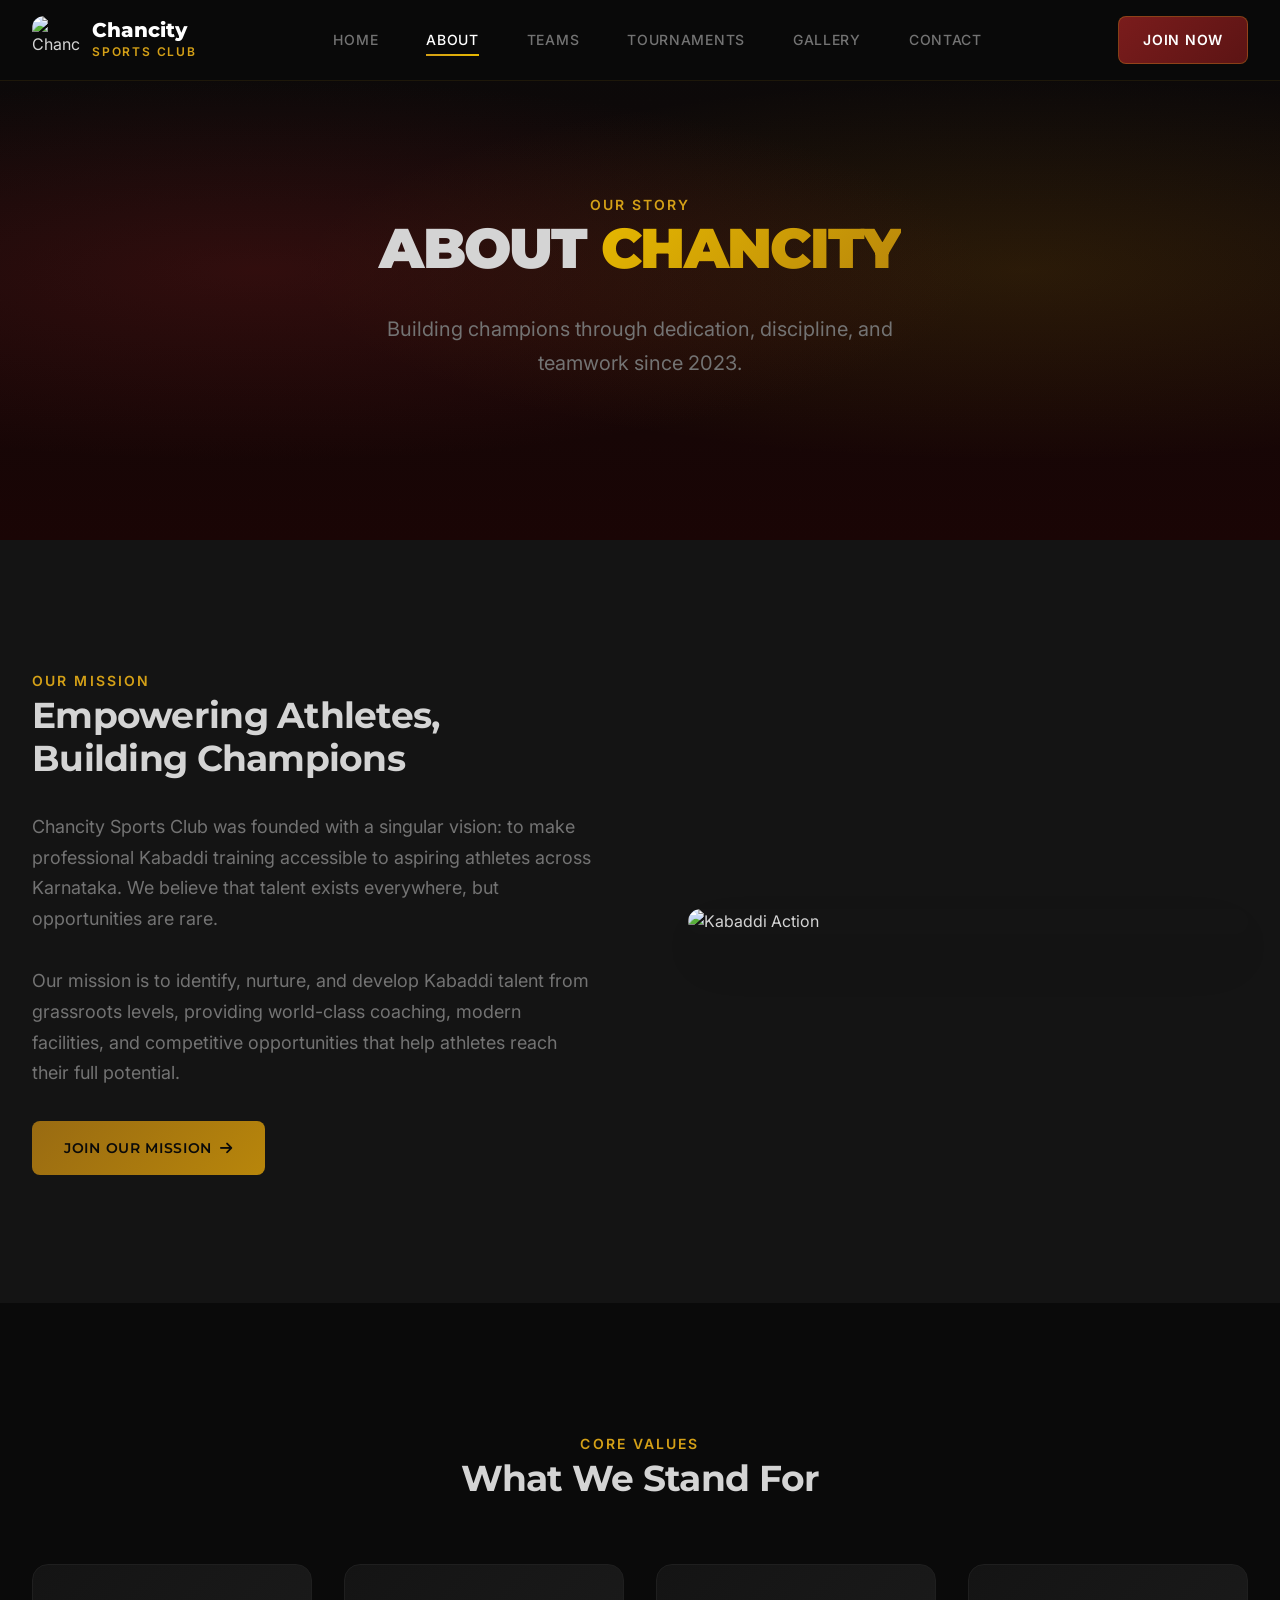
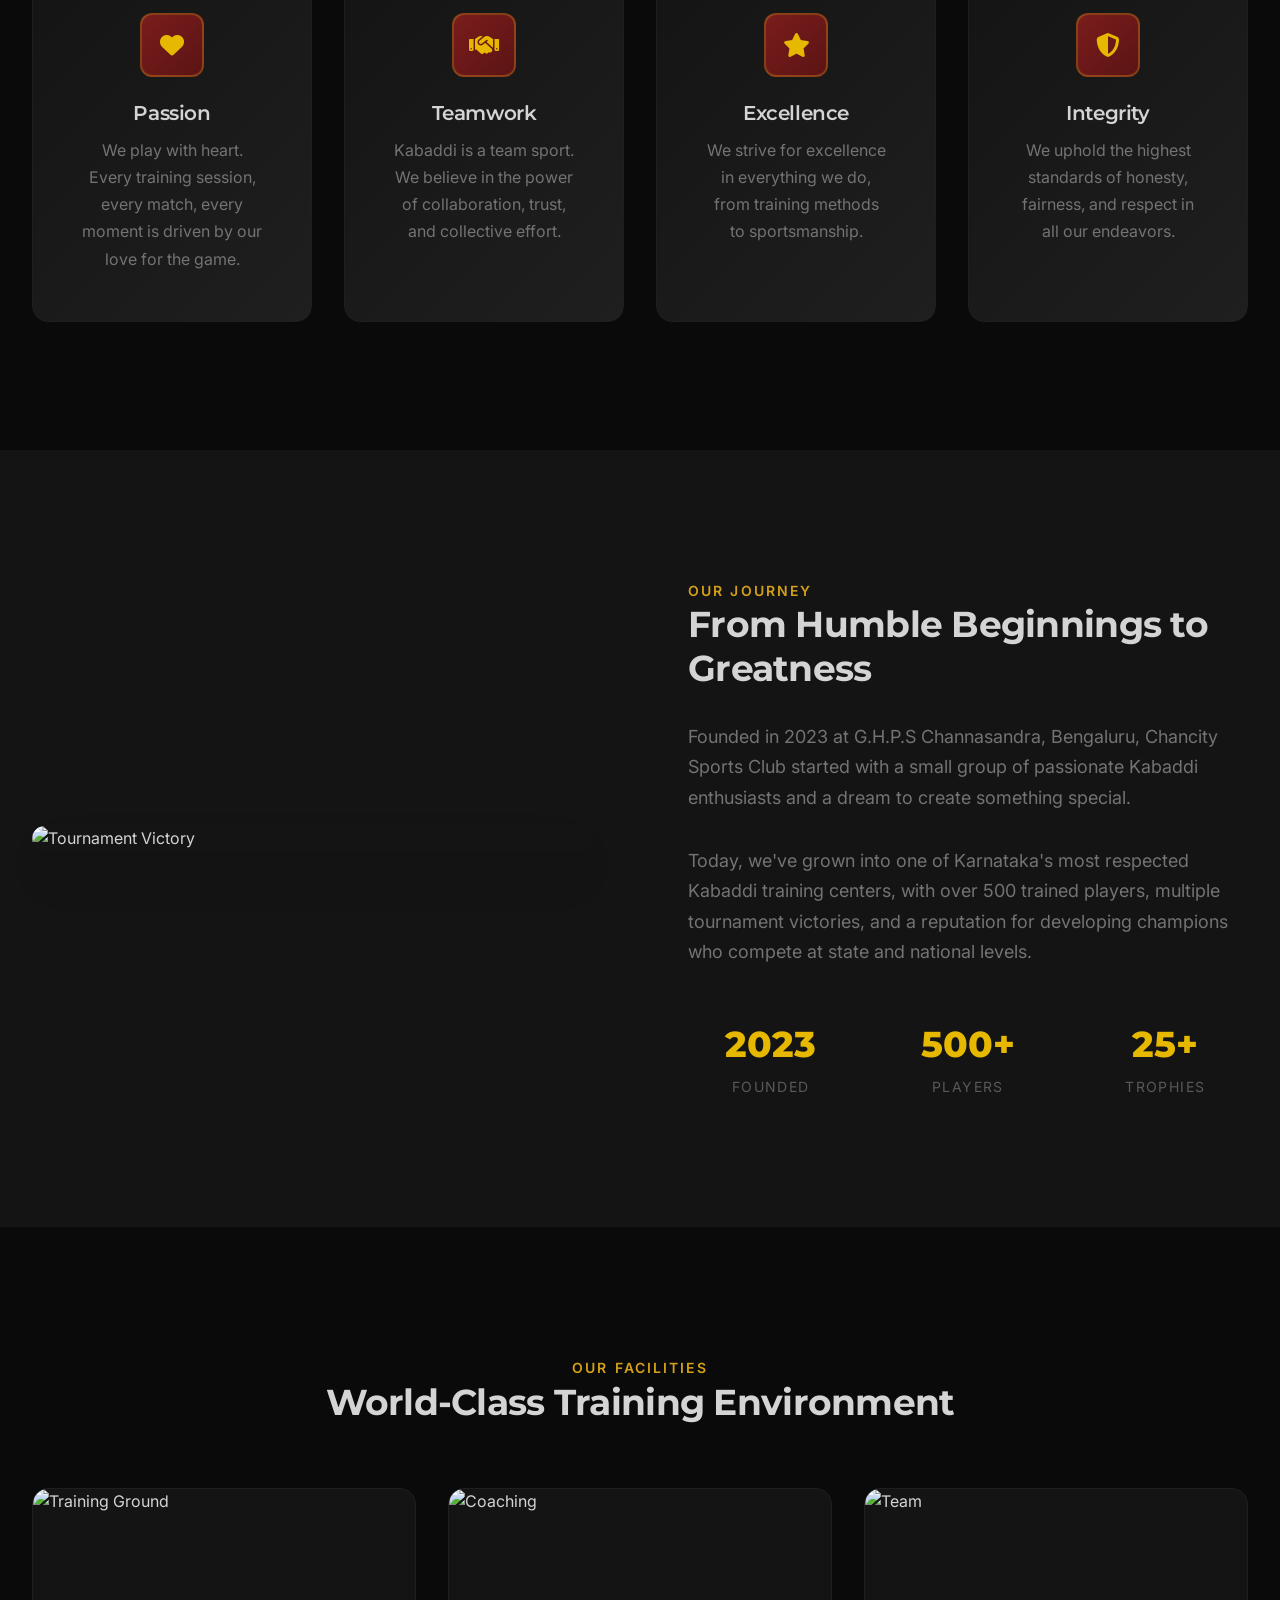
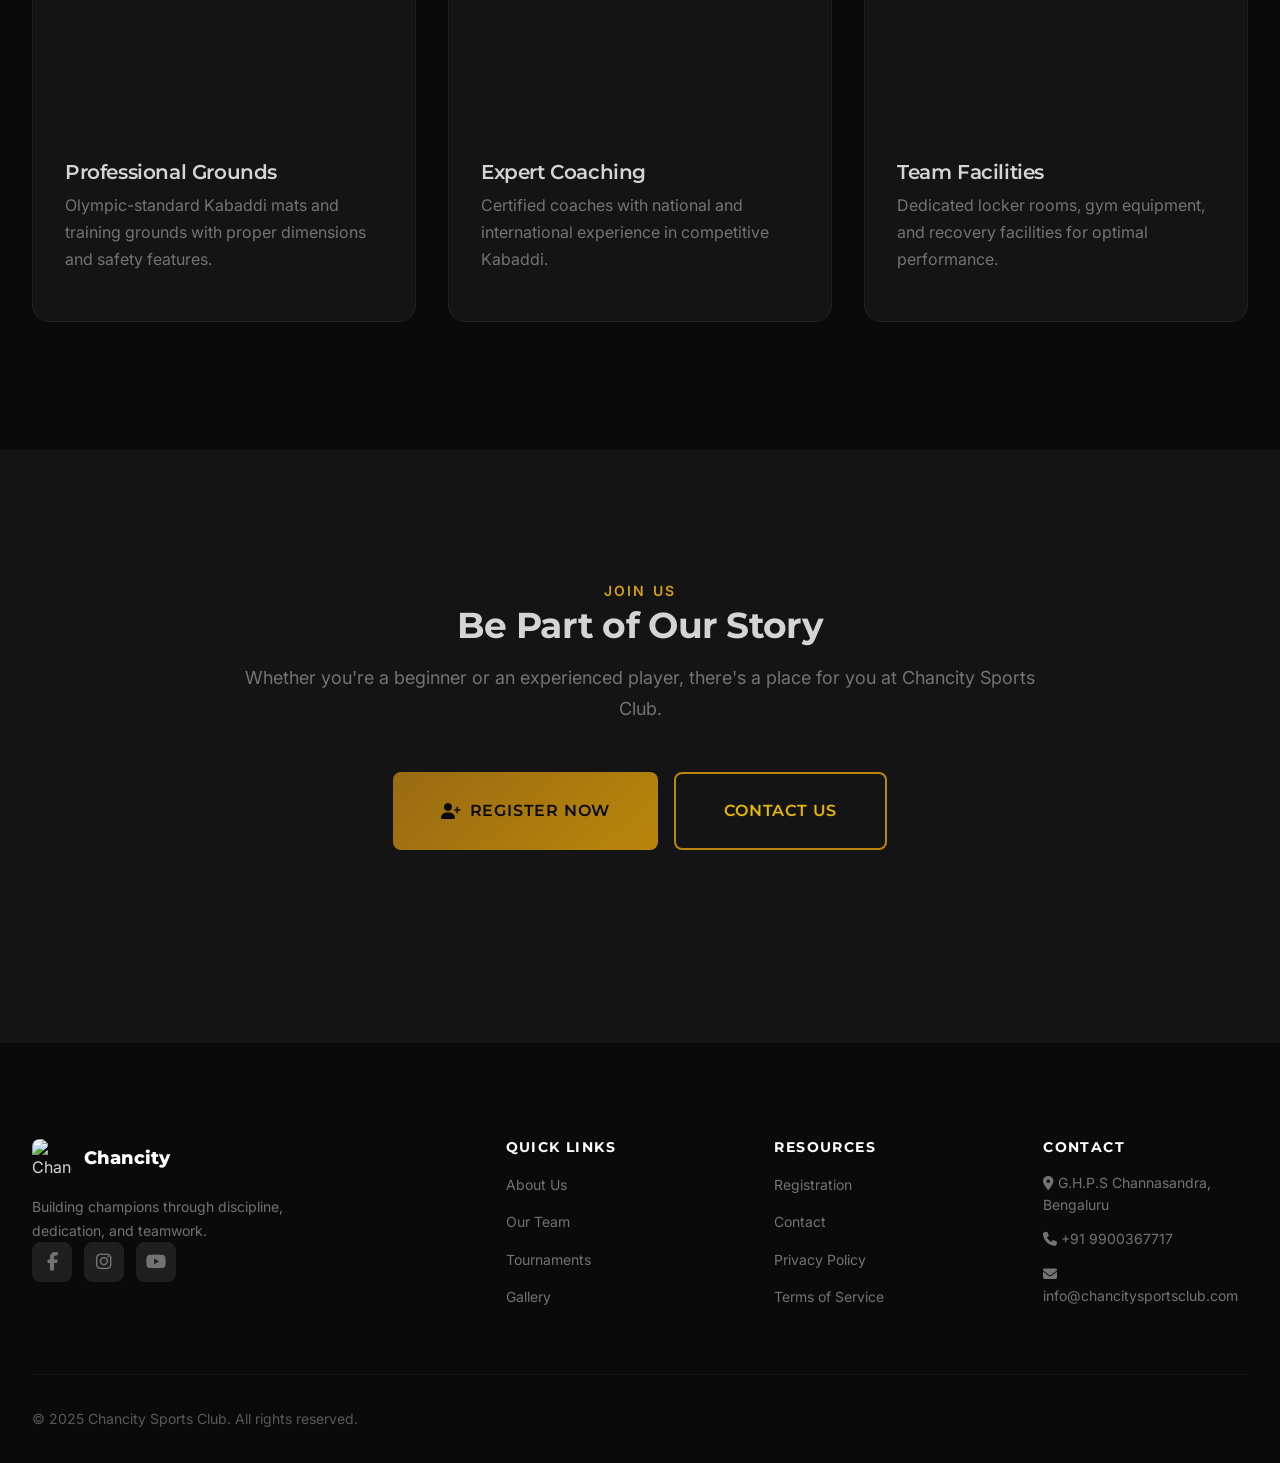
==== commit 588080cc: "Professional website renovation: complete UI overhaul with dark theme, updated all pages, connected " ====
--- a/about.html
+++ b/about.html
@@ -1,326 +1,338 @@
-<!DOCTYPE html>
-<html lang="en">
-
-<head>
-    <meta charset="UTF-8">
-    <meta name="viewport" content="width=device-width, initial-scale=1.0">
-
-    <!-- Primary SEO Meta Tags -->
-    <title>About Us - Chancity Sports Club | Our Mission & Values</title>
-    <meta name="title" content="About Us - Chancity Sports Club | Our Mission & Values">
-    <meta name="description"
-        content="Learn about Chancity Sports Club's mission, values, and history. Karnataka's premier Kabaddi team building champions through discipline and teamwork since day one.">
-    <meta name="keywords"
-        content="About Chancity Sports Club, Kabaddi Club Karnataka, Sports Mission, Team Values, Ready To Fight">
-    <meta name="author" content="Chancity Sports Club">
-    <meta name="robots" content="index, follow">
-    <link rel="canonical" href="https://chancitysportsclub.com/about.html">
-
-    <!-- Open Graph / Facebook -->
-    <meta property="og:type" content="website">
-    <meta property="og:url" content="https://chancitysportsclub.com/about.html">
-    <meta property="og:title" content="About Us - Chancity Sports Club">
-    <meta property="og:description"
-        content="Learn about our mission, values, and the team behind Karnataka's premier Kabaddi club.">
-    <meta property="og:image" content="https://chancitysportsclub.com/assets/cropped_circle_image.png">
-
-    <!-- Twitter Card -->
-    <meta name="twitter:card" content="summary_large_image">
-    <meta name="twitter:title" content="About Us - Chancity Sports Club">
-    <meta name="twitter:description"
-        content="Learn about our mission, values, and the team behind Karnataka's premier Kabaddi club.">
-    <meta name="twitter:image" content="https://chancitysportsclub.com/assets/cropped_circle_image.png">
-
-    <!-- Favicon -->
-    <link rel="icon" type="image/png" href="assets/cropped_circle_image.png">
-
-    <!-- Stylesheets -->
-    <link rel="stylesheet" href="css/styles.css">
-    <link rel="stylesheet" href="css/premium-effects.css">
-    <link rel="stylesheet" href="https://cdnjs.cloudflare.com/ajax/libs/font-awesome/6.4.0/css/all.min.css">
-</head>
-
-
-<body>
-    <!-- Header -->
-    <header>
-        <div class="container">
-            <nav class="navbar">
-                <a href="index.html" class="logo">
-                    <img src="assets/cropped_circle_image.png" alt="Chancity Sports Club Logo" width="50" height="50"
-                        class="logo-image" onerror="this.style.display='none';">
-                    <div class="logo-text">
-                        <span class="logo-title">Kabbadi</span>
-                    </div>
-                </a>
-                <ul class="nav-links">
-                    <li><a href="index.html">Home</a></li>
-                    <li><a href="about.html" class="active">About Us</a></li>
-                    <li><a href="teams.html">Teams & Coaches</a></li>
-                    <li><a href="tournaments.html">Tournaments</a></li>
-                    <li><a href="gallery.html">Gallery</a></li>
-                    <li><a href="registration.html">Register</a></li>
-                    <li><a href="contact.html">Contact</a></li>
-                </ul>
-                <div class="social-icons">
-                    <a href="#" aria-label="Facebook"><i class="fab fa-facebook-f"></i></a>
-                    <a href="https://www.youtube.com/@chancitysportsclub" aria-label="YouTube"><i
-                            class="fab fa-youtube"></i></a>
-                    <a href="https://www.instagram.com/chan_city_sports_club/?hl=en" aria-label="Instagram"><i
-                            class="fab fa-instagram"></i></a>
-                </div>
-                <div class="hamburger">
-                    <span></span>
-                    <span></span>
-                    <span></span>
-                </div>
-            </nav>
-        </div>
-    </header>
-
-    <!-- Page Header -->
-    <section class="page-header">
-        <div class="container">
-            <h1>About Chancity Sports Club</h1>
-            <p>Ready To Fight - Building Champions Since Day One</p>
-            <div class="breadcrumb">
-                <a href="index.html">Home</a>
-                <span>/</span>
-                <span>About Us</span>
-            </div>
-        </div>
-    </section>
-
-    <!-- Mission Section -->
-    <section class="section">
-        <div class="container">
-            <div class="about-content">
-                <div class="about-image" data-animate="slide-right">
-                    <img src="assets/coach-training.png" alt="Chancity Sports Club Coach Training Session">
-                </div>
-                <div class="about-text">
-                    <h3>Our Mission</h3>
-                    <p style="color: black;">
-                        Chancity Sports Club is dedicated to developing young athletes into disciplined,
-                        skilled, and competitive Kabaddi players. We believe in the transformative power
-                        of sports to build character, foster teamwork, and create lasting bonds between
-                        players, coaches, and the community.
-                    </p>
-                    <p class="motto-text">
-                        "Ready To Fight" - This motto defines everything we do. It represents our
-                        unwavering determination, our courage to face any challenge, and our commitment
-                        to always give our absolute best, both on and off the mat.
-                    </p>
-                    <p style="color: black;">
-                        As the official Kabaddi team of a G.H.P.S Government School, we operate under
-                        the guidelines and sanctioning of the Karnataka Sports Federation, ensuring that
-                        our athletes receive quality training and legitimate competitive opportunities.
-                    </p>
-                </div>
-            </div>
-        </div>
-    </section>
-
-    <!-- Values Section -->
-    <section class="section section-dark">
-        <div class="container">
-            <div class="section-title">
-                <h2>Our Core Values</h2>
-                <p class="section-subtitle">The principles that shape our athletes and define our culture</p>
-            </div>
-            <div class="about-features">
-                <div class="feature-card">
-                    <div class="feature-icon">
-                        <i class="fas fa-users"></i>
-                    </div>
-                    <h4 style="color: black;">Teamwork</h4>
-                    <p style="color: black;">
-                        Kabaddi is the ultimate team sport. We emphasize collective effort over individual
-                        glory. Our players learn to trust each other, communicate effectively, and work
-                        together towards common goals. Success comes when we support one another.
-                    </p>
-                </div>
-                <div class="feature-card">
-                    <div class="feature-icon">
-                        <i class="fas fa-fist-raised"></i>
-                    </div>
-                    <h4 style="color: black;">Discipline</h4>
-                    <p style="color: black;">
-                        Champions are forged through discipline. Our training emphasizes consistency,
-                        punctuality, respect for coaches and teammates, and adherence to rules. Discipline
-                        on the mat translates to discipline in life.
-                    </p>
-                </div>
-                <div class="feature-card">
-                    <div class="feature-icon">
-                        <i class="fas fa-fire"></i>
-                    </div>
-                    <h4 style="color: black;">Competitiveness</h4>
-                    <p style="color: black;">
-                        We play to win. Our motto "Ready To Fight" embodies our competitive spirit. We
-                        approach every match with determination and never back down from a challenge.
-                        Competition drives us to continuously improve.
-                    </p>
-                </div>
-            </div>
-        </div>
-    </section>
-
-    <!-- History Section -->
-    <section class="section">
-        <div class="container">
-            <div class="section-title">
-                <h2 style="color: black;">Our History</h2>
-                <p class="section-subtitle">The journey of Chancity Sports Club</p>
-            </div>
-            <div style="max-width: 900px; margin: 0 auto 40px; text-align: center;" data-animate="fade-up">
-                <img src="assets/training-ground.png" alt="Chancity Sports Club Training Ground"
-                    style="width: 100%; border-radius: 15px; box-shadow: var(--shadow-lg);">
-            </div>
-            <div class="about-content" style="grid-template-columns: 1fr;">
-                <div class="about-text" style="max-width: 900px; margin: 0 auto; text-align: center;"
-                    data-animate="fade-up">
-                    <p style="color: black;">
-                        Chancity Sports Club was founded with a vision to promote Kabaddi among young
-                        students and provide them with a platform to develop their athletic potential.
-                        What started as a small group of enthusiastic players has grown into a
-                        well-organized club with a strong reputation in Karnataka's sporting community.
-                    </p>
-                    <p style="color: black;">
-                        Over the years, we have participated in numerous tournaments, won accolades,
-                        and most importantly, helped countless young athletes discover their passion
-                        for the sport. Our annual Chancity Open Kabaddi Tournament has become a
-                        prestigious event in the regional sporting calendar.
-                    </p>
-                    <p style="color: black;">
-                        Today, Chancity Sports Club stands as a beacon for aspiring Kabaddi players,
-                        offering professional training, competitive opportunities, and a pathway to
-                        sports excellence. We continue to grow, learn, and evolve, always staying
-                        true to our core values and our motto: Ready To Fight.
-                    </p>
-                </div>
-            </div>
-        </div>
-    </section>
-
-    <!-- Affiliation Section -->
-    <section class="section section-dark">
-        <div class="container">
-            <div class="section-title">
-                <h2>Official Affiliation</h2>
-                <p class="section-subtitle">Recognized and sanctioned for competitive play</p>
-            </div>
-            <div class="about-features" style="grid-template-columns: repeat(2, 1fr);">
-                <div class="feature-card">
-                    <div class="feature-icon">
-                        <i class="fas fa-school"></i>
-                    </div>
-                    <h4 style="color: black;">G.H.P.S Government School</h4>
-                    <p style="color: black;">
-                        Chancity Sports Club is the official Kabaddi team representing our Karnataka
-                        Government School. We are proud to carry the school's banner in various
-                        inter-school and state-level competitions.
-                    </p>
-                </div>
-                <div class="feature-card">
-                    <div class="feature-icon">
-                        <i class="fas fa-certificate"></i>
-                    </div>
-                    <h4 style="color: black;">Karnataka Sports Federation</h4>
-                    <p style="color: black;">
-                        Our club operates under the sanctioning of the Karnataka Sports Federation,
-                        ensuring that all our activities, tournaments, and training programs meet
-                        official standards and guidelines.
-                    </p>
-                </div>
-            </div>
-        </div>
-    </section>
-
-    <!-- Quote Section -->
-    <section class="section">
-        <div class="container">
-            <div class="tournament-info">
-                <h3 class="tournament-title" style="font-size: 2rem;">"Ready To Fight"</h3>
-                <p class="tournament-subtitle">Our motto is more than just words</p>
-                <p style="max-width: 700px; margin: 0 auto;">
-                    It's a promise we make to ourselves and to each other. It's the mindset we bring
-                    to every training session, every match, and every challenge life throws at us.
-                    At Chancity Sports Club, we don't just play Kabaddi - we live by the warrior spirit
-                    that the sport demands.
-                </p>
-            </div>
-        </div>
-    </section>
-
-    <!-- Footer -->
-    <footer>
-        <div class="container">
-            <div class="footer-content" style="grid-template-columns: 2fr 1fr 1fr;">
-                <div class="footer-about">
-                    <div class="logo">
-                        <img src="assets/cropped_circle_image.png" alt="Chancity Sports Club Logo" width="50"
-                            height="50" class="logo-image" onerror="this.style.display='none';">
-                        <div class="logo-text">
-                            <span class="logo-title" style="color: white;">Chancity Sports Club</span>
-                            <span class="logo-motto">Ready To Fight</span>
-                        </div>
-                    </div>
-                    <p>The official Kabaddi team of G.H.P.S Government School, dedicated to nurturing champions
-                        through discipline, teamwork, and competitive excellence.</p>
-                </div>
-                <div class="footer-links">
-                    <h4>Quick Links</h4>
-                    <ul>
-                        <li><a href="index.html">Home</a></li>
-                        <li><a href="about.html">About Us</a></li>
-                        <li><a href="teams.html">Teams & Coaches</a></li>
-                        <li><a href="tournaments.html">Tournaments</a></li>
-                        <li><a href="gallery.html">Gallery</a></li>
-                        <li><a href="registration.html">Register</a></li>
-                        <li><a href="contact.html">Contact</a></li>
-                    </ul>
-                </div>
-                <div class="footer-contact">
-                    <h4>Contact Us</h4>
-                    <p><i class="fas fa-map-marker-alt"></i> G.H.P.S Channasandra, Bengaluru, Karnataka, India</p>
-                    <p><i class="fas fa-phone"></i> +91 9900367717</p>
-                    <p><i class="fas fa-envelope"></i> chancitysportsclub2023@gmail.com</p>
-
-                    <h4 style="margin-top: 25px; margin-bottom: 15px;">Follow Us</h4>
-                    <div class="social-icons" style="display: flex; gap: 10px;">
-                        <a href="javascript:void(0)" onclick="showFbComingSoon()"
-                            style="width: 40px; height: 40px; background-color: #1877F2; border-radius: 50%; display: inline-flex; align-items: center; justify-content: center; color: white; transition: all 0.3s ease;"
-                            aria-label="Facebook - Coming Soon" onmouseover="this.style.transform='scale(1.1)'"
-                            onmouseout="this.style.transform='scale(1)'">
-                            <i class="fab fa-facebook-f"></i>
-                        </a>
-                        <a href="https://www.instagram.com/chan_city_sports_club?igsh=OGU0b2drbWsyMnU5" target="_blank"
-                            style="width: 40px; height: 40px; background: linear-gradient(45deg, #f09433, #e6683c, #dc2743, #cc2366, #bc1888); border-radius: 50%; display: inline-flex; align-items: center; justify-content: center; color: white; transition: all 0.3s ease;"
-                            aria-label="Instagram" onmouseover="this.style.transform='scale(1.1)'"
-                            onmouseout="this.style.transform='scale(1)'">
-                            <i class="fab fa-instagram"></i>
-                        </a>
-                        <a href="https://youtube.com/@chancitysportsclub?si=qZBz6BVKRmNKrxRE" target="_blank"
-                            style="width: 40px; height: 40px; background-color: #FF0000; border-radius: 50%; display: inline-flex; align-items: center; justify-content: center; color: white; transition: all 0.3s ease;"
-                            aria-label="YouTube" onmouseover="this.style.transform='scale(1.1)'"
-                            onmouseout="this.style.transform='scale(1)'">
-                            <i class="fab fa-youtube"></i>
-                        </a>
-                    </div>
-                </div>
-            </div>
-
-            <div class="footer-bottom">
-                <p>&copy; 2026 Chancity Sports Club. All Rights Reserved. | Ready To Fight</p>
-            </div>
-        </div>
-    </footer>
-
-    <script src="js/main.js"></script>
-    <script src="js/error-handlers.js"></script>
-    <script src="js/scroll-animations.js"></script>
-    <script src="js/premium-animations.js"></script>
-</body>
-
-</html>+<!DOCTYPE html>
+<html lang="en">
+<head>
+    <meta charset="UTF-8">
+    <meta name="viewport" content="width=device-width, initial-scale=1.0">
+    <title>About Us - Chancity Sports Club | Our Story & Mission</title>
+    <meta name="description" content="Learn about Chancity Sports Club's mission, values, and journey. Discover how we're building Kabaddi champions in Karnataka.">
+    
+    <link rel="preconnect" href="https://fonts.googleapis.com">
+    <link rel="preconnect" href="https://fonts.gstatic.com" crossorigin>
+    <link href="https://fonts.googleapis.com/css2?family=Inter:wght@300;400;500;600;700&family=Montserrat:wght@500;600;700;800&display=swap" rel="stylesheet">
+    
+    <link rel="stylesheet" href="css/styles.css">
+    <link rel="stylesheet" href="https://cdnjs.cloudflare.com/ajax/libs/font-awesome/6.4.0/css/all.min.css">
+    <link rel="icon" type="image/jpeg" href="assets/chancity_logo_icon.jpg">
+</head>
+<body>
+    <!-- Header -->
+    <header class="header" id="header">
+        <div class="container">
+            <nav class="navbar">
+                <a href="index.html" class="logo">
+                    <img src="assets/chancity_logo_icon.jpg" alt="Chancity Sports Club" class="logo-image">
+                    <div class="logo-text">
+                        <span class="logo-title">Chancity</span>
+                        <span class="logo-subtitle">Sports Club</span>
+                    </div>
+                </a>
+                
+                <ul class="nav-menu" id="navMenu">
+                    <li><a href="index.html" class="nav-link">Home</a></li>
+                    <li><a href="about.html" class="nav-link active">About</a></li>
+                    <li><a href="teams.html" class="nav-link">Teams</a></li>
+                    <li><a href="tournaments.html" class="nav-link">Tournaments</a></li>
+                    <li><a href="gallery.html" class="nav-link">Gallery</a></li>
+                    <li><a href="contact.html" class="nav-link">Contact</a></li>
+                </ul>
+                
+                <a href="registration.html" class="nav-cta">Join Now</a>
+                
+                <button class="menu-toggle" id="menuToggle">
+                    <span></span>
+                    <span></span>
+                    <span></span>
+                </button>
+            </nav>
+        </div>
+    </header>
+
+    <!-- Page Hero -->
+    <section class="hero" style="min-height: 60vh;">
+        <div class="hero-bg"></div>
+        <div class="hero-content">
+            <span class="section-subtitle">Our Story</span>
+            <h1 class="hero-title" style="font-size: clamp(2rem, 6vw, 3.5rem);">
+                About <span class="text-gradient">Chancity</span>
+            </h1>
+            <p class="hero-description">
+                Building champions through dedication, discipline, and teamwork since 2023.
+            </p>
+        </div>
+    </section>
+
+    <!-- Mission Section -->
+    <section class="section bg-secondary">
+        <div class="container">
+            <div class="about-grid">
+                <div class="about-content">
+                    <span class="section-subtitle">Our Mission</span>
+                    <h2>Empowering Athletes, Building Champions</h2>
+                    <p class="about-text">
+                        Chancity Sports Club was founded with a singular vision: to make professional Kabaddi training accessible to aspiring athletes across Karnataka. We believe that talent exists everywhere, but opportunities are rare.
+                    </p>
+                    <p class="about-text">
+                        Our mission is to identify, nurture, and develop Kabaddi talent from grassroots levels, providing world-class coaching, modern facilities, and competitive opportunities that help athletes reach their full potential.
+                    </p>
+                    <div class="hero-cta" style="justify-content: flex-start; margin-top: var(--space-6);">
+                        <a href="registration.html" class="btn btn-primary">
+                            Join Our Mission
+                            <i class="fas fa-arrow-right"></i>
+                        </a>
+                    </div>
+                </div>
+                <div class="about-image">
+                    <img src="assets/hero-kabaddi-action.png" alt="Kabaddi Action">
+                </div>
+            </div>
+        </div>
+    </section>
+
+    <!-- Values Section -->
+    <section class="section">
+        <div class="container">
+            <div class="section-header">
+                <span class="section-subtitle">Core Values</span>
+                <h2 class="section-title">What We Stand For</h2>
+            </div>
+            
+            <div class="grid grid-4" data-animate>
+                <div class="feature-card">
+                    <div class="feature-icon" style="background: linear-gradient(135deg, var(--primary-500), var(--primary-600));">
+                        <i class="fas fa-heart"></i>
+                    </div>
+                    <h3 class="feature-title">Passion</h3>
+                    <p class="feature-description">
+                        We play with heart. Every training session, every match, every moment is driven by our love for the game.
+                    </p>
+                </div>
+                
+                <div class="feature-card">
+                    <div class="feature-icon" style="background: linear-gradient(135deg, var(--primary-500), var(--primary-600));">
+                        <i class="fas fa-handshake"></i>
+                    </div>
+                    <h3 class="feature-title">Teamwork</h3>
+                    <p class="feature-description">
+                        Kabaddi is a team sport. We believe in the power of collaboration, trust, and collective effort.
+                    </p>
+                </div>
+                
+                <div class="feature-card">
+                    <div class="feature-icon" style="background: linear-gradient(135deg, var(--primary-500), var(--primary-600));">
+                        <i class="fas fa-star"></i>
+                    </div>
+                    <h3 class="feature-title">Excellence</h3>
+                    <p class="feature-description">
+                        We strive for excellence in everything we do, from training methods to sportsmanship.
+                    </p>
+                </div>
+                
+                <div class="feature-card">
+                    <div class="feature-icon" style="background: linear-gradient(135deg, var(--primary-500), var(--primary-600));">
+                        <i class="fas fa-shield-alt"></i>
+                    </div>
+                    <h3 class="feature-title">Integrity</h3>
+                    <p class="feature-description">
+                        We uphold the highest standards of honesty, fairness, and respect in all our endeavors.
+                    </p>
+                </div>
+            </div>
+        </div>
+    </section>
+
+    <!-- History Section -->
+    <section class="section bg-secondary">
+        <div class="container">
+            <div class="about-grid" style="direction: rtl;">
+                <div class="about-content" style="direction: ltr;">
+                    <span class="section-subtitle">Our Journey</span>
+                    <h2>From Humble Beginnings to Greatness</h2>
+                    <p class="about-text">
+                        Founded in 2023 at G.H.P.S Channasandra, Bengaluru, Chancity Sports Club started with a small group of passionate Kabaddi enthusiasts and a dream to create something special.
+                    </p>
+                    <p class="about-text">
+                        Today, we've grown into one of Karnataka's most respected Kabaddi training centers, with over 500 trained players, multiple tournament victories, and a reputation for developing champions who compete at state and national levels.
+                    </p>
+                    <div class="about-stats">
+                        <div class="hero-stat">
+                            <span class="hero-stat-number">2023</span>
+                            <span class="hero-stat-label">Founded</span>
+                        </div>
+                        <div class="hero-stat">
+                            <span class="hero-stat-number">500+</span>
+                            <span class="hero-stat-label">Players</span>
+                        </div>
+                        <div class="hero-stat">
+                            <span class="hero-stat-number">25+</span>
+                            <span class="hero-stat-label">Trophies</span>
+                        </div>
+                    </div>
+                </div>
+                <div class="about-image" style="direction: ltr;">
+                    <img src="assets/tournament-victory.png" alt="Tournament Victory">
+                </div>
+            </div>
+        </div>
+    </section>
+
+    <!-- Facilities Section -->
+    <section class="section">
+        <div class="container">
+            <div class="section-header">
+                <span class="section-subtitle">Our Facilities</span>
+                <h2 class="section-title">World-Class Training Environment</h2>
+            </div>
+            
+            <div class="grid grid-3" data-animate>
+                <div class="card">
+                    <div class="card-image">
+                        <img src="assets/training-ground.png" alt="Training Ground">
+                    </div>
+                    <div class="card-content">
+                        <h4 class="card-title">Professional Grounds</h4>
+                        <p class="card-description">
+                            Olympic-standard Kabaddi mats and training grounds with proper dimensions and safety features.
+                        </p>
+                    </div>
+                </div>
+                
+                <div class="card">
+                    <div class="card-image">
+                        <img src="assets/coach-training.png" alt="Coaching">
+                    </div>
+                    <div class="card-content">
+                        <h4 class="card-title">Expert Coaching</h4>
+                        <p class="card-description">
+                            Certified coaches with national and international experience in competitive Kabaddi.
+                        </p>
+                    </div>
+                </div>
+                
+                <div class="card">
+                    <div class="card-image">
+                        <img src="assets/team-huddle.png" alt="Team">
+                    </div>
+                    <div class="card-content">
+                        <h4 class="card-title">Team Facilities</h4>
+                        <p class="card-description">
+                            Dedicated locker rooms, gym equipment, and recovery facilities for optimal performance.
+                        </p>
+                    </div>
+                </div>
+            </div>
+        </div>
+    </section>
+
+    <!-- CTA Section -->
+    <section class="section bg-secondary">
+        <div class="container">
+            <div class="section-header">
+                <span class="section-subtitle">Join Us</span>
+                <h2 class="section-title">Be Part of Our Story</h2>
+                <p class="section-description">
+                    Whether you're a beginner or an experienced player, there's a place for you at Chancity Sports Club.
+                </p>
+                <div class="hero-cta" style="margin-top: var(--space-8);">
+                    <a href="registration.html" class="btn btn-primary btn-lg">
+                        <i class="fas fa-user-plus"></i>
+                        Register Now
+                    </a>
+                    <a href="contact.html" class="btn btn-outline btn-lg">
+                        Contact Us
+                    </a>
+                </div>
+            </div>
+        </div>
+    </section>
+
+    <!-- Footer -->
+    <footer class="footer">
+        <div class="container">
+            <div class="footer-grid">
+                <div class="footer-brand">
+                    <div class="footer-logo">
+                        <img src="assets/chancity_logo_icon.jpg" alt="Chancity Sports Club">
+                        <span class="footer-logo-text">Chancity</span>
+                    </div>
+                    <p class="footer-description">
+                        Building champions through discipline, dedication, and teamwork.
+                    </p>
+                    <div class="footer-social">
+                        <a href="#" class="footer-social-link"><i class="fab fa-facebook-f"></i></a>
+                        <a href="https://www.instagram.com/chan_city_sports_club/" class="footer-social-link" target="_blank"><i class="fab fa-instagram"></i></a>
+                        <a href="https://www.youtube.com/@chancitysportsclub" class="footer-social-link" target="_blank"><i class="fab fa-youtube"></i></a>
+                    </div>
+                </div>
+                
+                <div class="footer-column">
+                    <h4 class="footer-title">Quick Links</h4>
+                    <ul class="footer-links">
+                        <li><a href="about.html" class="footer-link">About Us</a></li>
+                        <li><a href="teams.html" class="footer-link">Our Team</a></li>
+                        <li><a href="tournaments.html" class="footer-link">Tournaments</a></li>
+                        <li><a href="gallery.html" class="footer-link">Gallery</a></li>
+                    </ul>
+                </div>
+                
+                <div class="footer-column">
+                    <h4 class="footer-title">Resources</h4>
+                    <ul class="footer-links">
+                        <li><a href="registration.html" class="footer-link">Registration</a></li>
+                        <li><a href="contact.html" class="footer-link">Contact</a></li>
+                        <li><a href="#" class="footer-link">Privacy Policy</a></li>
+                        <li><a href="#" class="footer-link">Terms of Service</a></li>
+                    </ul>
+                </div>
+                
+                <div class="footer-column">
+                    <h4 class="footer-title">Contact</h4>
+                    <ul class="footer-links">
+                        <li class="footer-link"><i class="fas fa-map-marker-alt"></i> G.H.P.S Channasandra, Bengaluru</li>
+                        <li class="footer-link"><i class="fas fa-phone"></i> +91 9900367717</li>
+                        <li class="footer-link"><i class="fas fa-envelope"></i> info@chancitysportsclub.com</li>
+                    </ul>
+                </div>
+            </div>
+            
+            <div class="footer-bottom">
+                <p class="footer-copyright">&copy; 2025 Chancity Sports Club. All rights reserved.</p>
+            </div>
+        </div>
+    </footer>
+
+    <script>
+        // Mobile Menu Toggle
+        const menuToggle = document.getElementById('menuToggle');
+        const navMenu = document.getElementById('navMenu');
+        
+        menuToggle.addEventListener('click', () => {
+            navMenu.classList.toggle('active');
+        });
+        
+        // Header scroll effect
+        const header = document.getElementById('header');
+        window.addEventListener('scroll', () => {
+            if (window.scrollY > 50) {
+                header.classList.add('header-scrolled');
+            } else {
+                header.classList.remove('header-scrolled');
+            }
+        });
+        
+        // Animate on scroll
+        const observer = new IntersectionObserver((entries) => {
+            entries.forEach(entry => {
+                if (entry.isIntersecting) {
+                    entry.target.classList.add('animate-fadeInUp');
+                    observer.unobserve(entry.target);
+                }
+            });
+        }, { threshold: 0.1 });
+        
+        document.querySelectorAll('.section-header, .feature-card, .card').forEach(el => {
+            el.style.opacity = '0';
+            observer.observe(el);
+        });
+    </script>
+</body>
+</html>
--- a/css/styles.css
+++ b/css/styles.css
@@ -1,1873 +1,1432 @@
-/* Chancity Sports Club - Main Stylesheet */
-/* Brand Colors: Deep Red (#8B0000), Gold (#DAA520), White (#FFFFFF), Dark (#1a1a1a) */
-
-:root {
-    /* Core Brand Colors */
-    --primary-color: #302626;
-    --secondary-color: #DAA520;
-    --text-dark: #f3f2f2;
-    --text-light: #ffffff;
-    --background-light: #f5f5f5;
-    --background-dark: #1a1a1a;
-    --accent-color: #c9302c;
-    --success-color: #28a745;
-
-    /* Gradient System */
-    --gradient-primary: linear-gradient(135deg, #302626 0%, #5a5a5a 100%);
-    --gradient-gold: linear-gradient(135deg, #DAA520 0%, #ffd700 100%);
-    --gradient-hero: linear-gradient(135deg, rgba(48, 38, 38, 0.95) 0%, rgba(26, 26, 26, 0.98) 100%);
-    --gradient-accent: linear-gradient(135deg, #c9302c 0%, #8B0000 100%);
-    --gradient-dark-overlay: linear-gradient(to bottom, rgba(26, 26, 26, 0.7) 0%, rgba(26, 26, 26, 0.9) 100%);
-
-    /* Glassmorphism Properties */
-    --glass-bg: rgba(255, 255, 255, 0.1);
-    --glass-bg-dark: rgba(26, 26, 26, 0.6);
-    --glass-border: rgba(255, 255, 255, 0.2);
-    --glass-blur: blur(10px);
-    --glass-blur-strong: blur(20px);
-
-    /* Advanced Shadow System */
-    --shadow: 0 4px 6px rgba(0, 0, 0, 0.1);
-    --shadow-sm: 0 2px 4px rgba(0, 0, 0, 0.1);
-    --shadow-md: 0 4px 8px rgba(0, 0, 0, 0.15);
-    --shadow-lg: 0 10px 30px rgba(0, 0, 0, 0.3);
-    --shadow-xl: 0 20px 60px rgba(0, 0, 0, 0.4);
-    --shadow-glow: 0 0 20px rgba(218, 165, 32, 0.4);
-    --shadow-glow-strong: 0 0 40px rgba(218, 165, 32, 0.6);
-    --shadow-inner: inset 0 2px 4px rgba(0, 0, 0, 0.1);
-
-    /* Animation Durations */
-    --duration-fast: 0.2s;
-    --duration-normal: 0.3s;
-    --duration-slow: 0.5s;
-    --duration-slower: 0.8s;
-    --duration-slowest: 1.2s;
-
-    /* Easing Functions */
-    --ease-out-expo: cubic-bezier(0.19, 1, 0.22, 1);
-    --ease-in-out-quad: cubic-bezier(0.455, 0.03, 0.515, 0.955);
-    --ease-bounce: cubic-bezier(0.68, -0.55, 0.265, 1.55);
-    --ease-smooth: cubic-bezier(0.4, 0, 0.2, 1);
-
-    /* Legacy (for backwards compatibility) */
-    --transition: all 0.3s ease;
-}
-
-/* Accessibility: Respect reduced motion preference */
-@media (prefers-reduced-motion: reduce) {
-    * {
-        animation-duration: 0.01ms !important;
-        animation-iteration-count: 1 !important;
-        transition-duration: 0.01ms !important;
-    }
-}
-
-/* Browser compatibility for glassmorphism */
-@supports not (backdrop-filter: blur(10px)) {
-
-    .glass-card,
-    .glass-bg {
-        background: rgba(26, 26, 26, 0.95);
-    }
-}
-
-/* Reset and Base Styles */
-* {
-    margin: 0;
-    padding: 0;
-    box-sizing: border-box;
-}
-
-html {
-    scroll-behavior: smooth;
-}
-
-body {
-    font-family: 'Segoe UI', Tahoma, Geneva, Verdana, sans-serif;
-    line-height: 1.6;
-    color: var(--text-dark);
-    background-color: var(--background-light);
-}
-
-a {
-    text-decoration: none;
-    color: inherit;
-}
-
-ul {
-    list-style: none;
-}
-
-img {
-    max-width: 100%;
-    height: auto;
-}
-
-/* Container */
-.container {
-    max-width: 1200px;
-    margin: 0 auto;
-    padding: 0 20px;
-}
-
-/* Typography */
-h1,
-h2,
-h3,
-h4,
-h5,
-h6 {
-    font-weight: 700;
-    line-height: 1.3;
-    margin-bottom: 1rem;
-}
-
-h1 {
-    font-size: 2.5rem;
-}
-
-h2 {
-    font-size: 2rem;
-}
-
-h3 {
-    font-size: 1.5rem;
-}
-
-p {
-    margin-bottom: 1rem;
-}
-
-/* Header & Navigation */
-header {
-    background-color: var(--background-dark);
-    color: var(--text-light);
-    position: fixed;
-    width: 100%;
-    height: 75px;
-    top: 0;
-    z-index: 1000;
-    box-shadow: var(--shadow);
-}
-
-.navbar {
-    display: flex;
-    justify-content: space-between;
-    align-items: center;
-    padding: 1rem 0;
-}
-
-.logo {
-    display: flex;
-    align-items: center;
-    gap: 10px;
-}
-
-.logo-icon {
-    width: 50px;
-    height: 50px;
-    background-color: var(--secondary-color);
-    border-radius: 50%;
-    display: flex;
-    align-items: center;
-    justify-content: center;
-    font-weight: bold;
-    font-size: 1.2rem;
-    color: var(--primary-color);
-}
-
-.logo-text {
-    display: flex;
-    flex-direction: column;
-}
-
-.logo-title {
-    font-size: 1.3rem;
-    font-weight: 700;
-}
-
-.logo-motto {
-    font-size: 0.75rem;
-    color: var(--secondary-color);
-    font-style: italic;
-    letter-spacing: 1px;
-}
-
-.nav-links {
-    display: flex;
-    gap: 30px;
-}
-
-.nav-links a {
-    color: var(--text-light);
-    font-weight: 500;
-    transition: var(--transition);
-    padding: 5px 0;
-    position: relative;
-}
-
-.nav-links a::after {
-    content: '';
-    position: absolute;
-    bottom: 0;
-    left: 0;
-    width: 0;
-    height: 2px;
-    background-color: var(--secondary-color);
-    transition: var(--transition);
-}
-
-.nav-links a:hover::after,
-.nav-links a.active::after {
-    width: 100%;
-}
-
-.nav-links a:hover,
-.nav-links a.active {
-    color: var(--secondary-color);
-}
-
-/* Hamburger Menu */
-.hamburger {
-    display: none;
-    cursor: pointer;
-    flex-direction: column;
-    gap: 5px;
-}
-
-.hamburger span {
-    width: 25px;
-    height: 3px;
-    background-color: var(--text-light);
-    transition: var(--transition);
-}
-
-/* Social Icons in Header */
-.social-icons {
-    display: flex;
-    gap: 15px;
-}
-
-.social-icons a {
-    color: var(--text-light);
-    font-size: 1.2rem;
-    transition: var(--transition);
-}
-
-.social-icons a:hover {
-    color: var(--secondary-color);
-    transform: scale(1.1);
-}
-
-/* Hero Section */
-.hero {
-    background: var(--gradient-hero);
-    min-height: 100vh;
-    display: flex;
-    align-items: center;
-    justify-content: center;
-    text-align: center;
-    color: var(--text-light);
-    padding: 100px 20px 50px;
-}
-
-#myVideo {
-    position: fixed;
-    /* Positions the video relative to the browser window */
-    right: 0;
-    bottom: 0;
-    min-width: 100%;
-    /* Ensures it is at least the full width/height */
-    min-height: 100%;
-    width: auto;
-    height: auto;
-    z-index: -100;
-    /* Places it behind all other page content */
-    object-fit: cover;
-    /* Crops the video to cover the entire area without stretching */
-}
-
-/* Optional: Add an overlay for better text readability */
-.overlay {
-    position: fixed;
-    top: 0;
-    left: 0;
-    width: 100%;
-    height: 100%;
-    background: rgba(0, 0, 0, 0.5);
-    /* Semi-transparent black background */
-    z-index: -99;
-    /* Between the video and the main content */
-}
-
-/* Style for the main content container */
-.content {
-    position: relative;
-    z-index: 1;
-    /* Ensures content appears on top of the video and overlay */
-    /* Add other styling for your content */
-}
-
-
-.hero-content {
-    max-width: 800px;
-}
-
-.hero-title {
-    font-size: 3.5rem;
-    margin-bottom: 1rem;
-    text-transform: uppercase;
-    letter-spacing: 3px;
-}
-
-.hero-motto {
-    font-size: 2rem;
-    color: var(--secondary-color);
-    font-weight: 700;
-    margin-bottom: 1.5rem;
-    text-transform: uppercase;
-    letter-spacing: 5px;
-}
-
-.hero-description {
-    font-size: 1.2rem;
-    margin-bottom: 2rem;
-    opacity: 0.9;
-}
-
-.btn {
-    display: inline-block;
-    padding: 15px 40px;
-    border-radius: 5px;
-    font-weight: 600;
-    text-transform: uppercase;
-    letter-spacing: 1px;
-    transition: var(--transition);
-    border: none;
-    cursor: pointer;
-}
-
-.btn-primary {
-    background-color: var(--secondary-color);
-    color: var(--text-dark);
-}
-
-.btn-primary:hover {
-    background-color: #c19119;
-    transform: translateY(-3px);
-    box-shadow: 0 10px 20px rgba(0, 0, 0, 0.2);
-}
-
-.btn-secondary {
-    background-color: transparent;
-    border: 2px solid var(--text-light);
-    color: var(--text-light);
-    margin-left: 15px;
-}
-
-.btn-secondary:hover {
-    background-color: var(--text-light);
-    color: var(--primary-color);
-}
-
-/* Section Styles */
-.section {
-    padding: 80px 0;
-}
-
-.section-dark {
-    background-color: var(--background-dark);
-    color: var(--text-light);
-}
-
-.section-title {
-    text-align: center;
-    margin-bottom: 3rem;
-}
-
-.section-title h2 {
-    font-size: 2.5rem;
-    color: var(--primary-color);
-    position: relative;
-    display: inline-block;
-}
-
-.section-dark .section-title h2 {
-    color: var(--secondary-color);
-}
-
-.section-title h2::after {
-    content: '';
-    position: absolute;
-    bottom: -10px;
-    left: 50%;
-    transform: translateX(-50%);
-    width: 80px;
-    height: 4px;
-    background-color: var(--secondary-color);
-}
-
-.section-subtitle {
-    color: #666;
-    font-size: 1.1rem;
-    margin-top: 1.5rem;
-}
-
-.section-dark .section-subtitle {
-    color: #aaa;
-}
-
-/* About Section */
-.about-content {
-    display: grid;
-    grid-template-columns: 1fr 1fr;
-    gap: 50px;
-    align-items: center;
-}
-
-.about-image {
-    position: relative;
-}
-
-.about-image img {
-    border-radius: 10px;
-    box-shadow: var(--shadow);
-}
-
-.about-image::before {
-    content: '';
-    position: absolute;
-    top: -20px;
-    left: -20px;
-    width: 100%;
-    height: 100%;
-    border: 4px solid var(--secondary-color);
-    border-radius: 10px;
-    z-index: -1;
-}
-
-.about-text h3 {
-    color: var(--primary-color);
-    margin-bottom: 1rem;
-}
-
-.about-text .motto-text {
-    font-size: 1.3rem;
-    color: var(--secondary-color);
-    font-weight: 600;
-    margin: 1.5rem 0;
-    padding-left: 20px;
-    border-left: 4px solid var(--primary-color);
-}
-
-.about-features {
-    display: grid;
-    grid-template-columns: repeat(3, 1fr);
-    gap: 30px;
-    margin-top: 50px;
-}
-
-.feature-card {
-    text-align: center;
-    padding: 30px;
-    background-color: var(--text-light);
-    border-radius: 10px;
-    box-shadow: var(--shadow);
-    transition: var(--transition);
-}
-
-.feature-card:hover {
-    transform: translateY(-10px);
-    box-shadow: 0 15px 30px rgba(0, 0, 0, 0.15);
-}
-
-.feature-icon {
-    width: 70px;
-    height: 70px;
-    background-color: var(--primary-color);
-    border-radius: 50%;
-    display: flex;
-    align-items: center;
-    justify-content: center;
-    margin: 0 auto 20px;
-    color: var(--text-light);
-    font-size: 1.8rem;
-}
-
-.feature-card h4 {
-    color: var(--primary-color);
-    margin-bottom: 10px;
-}
-
-/* Teams Section */
-.team-grid {
-    display: grid;
-    grid-template-columns: repeat(auto-fill, minmax(280px, 1fr));
-    gap: 30px;
-}
-
-.team-card {
-    background-color: var(--text-light);
-    border-radius: 10px;
-    overflow: hidden;
-    box-shadow: var(--shadow);
-    transition: var(--transition);
-}
-
-.team-card:hover {
-    transform: translateY(-10px);
-    box-shadow: 0 15px 30px rgba(0, 0, 0, 0.15);
-}
-
-.team-card img {
-    width: 100%;
-    height: 250px;
-    object-fit: cover;
-}
-
-.team-card-content {
-    padding: 20px;
-    text-align: center;
-}
-
-.team-card h4 {
-    color: var(--primary-color);
-}
-
-.team-card .position {
-    color: var(--secondary-color);
-    font-weight: 600;
-    font-size: 0.9rem;
-}
-
-.team-card p {
-    color: #666;
-    font-size: 0.9rem;
-    margin-top: 10px;
-}
-
-/* Tournament Section */
-.tournament-info {
-    background: linear-gradient(135deg, var(--primary-color), #5c0000);
-    color: var(--text-light);
-    padding: 50px;
-    border-radius: 15px;
-    text-align: center;
-    margin-bottom: 50px;
-}
-
-.tournament-title {
-    font-size: 2.5rem;
-    margin-bottom: 1rem;
-}
-
-.tournament-subtitle {
-    color: var(--secondary-color);
-    font-size: 1.3rem;
-    margin-bottom: 2rem;
-}
-
-.tournament-details {
-    display: grid;
-    grid-template-columns: repeat(4, 1fr);
-    gap: 30px;
-    margin-top: 30px;
-}
-
-.detail-card {
-    background-color: rgba(255, 255, 255, 0.1);
-    padding: 25px;
-    border-radius: 10px;
-}
-
-.detail-card h4 {
-    color: var(--secondary-color);
-    margin-bottom: 10px;
-}
-
-.past-tournaments {
-    margin-top: 50px;
-}
-
-.winner-card {
-    background-color: var(--text-light);
-    padding: 30px;
-    border-radius: 10px;
-    box-shadow: var(--shadow);
-    margin-bottom: 20px;
-    display: flex;
-    justify-content: space-between;
-    align-items: center;
-}
-
-.winner-year {
-    font-size: 2rem;
-    font-weight: 700;
-    color: var(--primary-color);
-}
-
-.winner-name {
-    font-size: 1.3rem;
-    color: var(--secondary-color);
-}
-
-/* Registration Form */
-.registration-form {
-    max-width: 800px;
-    margin: 0 auto;
-    background-color: var(--text-light);
-    padding: 50px;
-    border-radius: 15px;
-    box-shadow: var(--shadow);
-}
-
-.form-group {
-    margin-bottom: 25px;
-}
-
-.form-group label {
-    display: block;
-    margin-bottom: 8px;
-    font-weight: 600;
-    color: var(--text-dark);
-}
-
-.form-group input,
-.form-group select,
-.form-group textarea {
-    width: 100%;
-    padding: 15px;
-    border: 2px solid #ddd;
-    border-radius: 8px;
-    font-size: 1rem;
-    transition: var(--transition);
-}
-
-.form-group input:focus,
-.form-group select:focus,
-.form-group textarea:focus {
-    outline: none;
-    border-color: var(--primary-color);
-}
-
-.form-row {
-    display: grid;
-    grid-template-columns: 1fr 1fr;
-    gap: 20px;
-}
-
-.form-submit {
-    text-align: center;
-    margin-top: 30px;
-}
-
-.form-submit .btn {
-    min-width: 200px;
-}
-
-/* News Section */
-.news-grid {
-    display: grid;
-    grid-template-columns: repeat(auto-fill, minmax(350px, 1fr));
-    gap: 30px;
-}
-
-.news-card {
-    background-color: var(--text-light);
-    border-radius: 10px;
-    overflow: hidden;
-    box-shadow: var(--shadow);
-    transition: var(--transition);
-}
-
-.news-card:hover {
-    transform: translateY(-5px);
-    box-shadow: 0 15px 30px rgba(0, 0, 0, 0.15);
-}
-
-.news-card img {
-    width: 100%;
-    height: 200px;
-    object-fit: cover;
-}
-
-.news-card-content {
-    padding: 25px;
-}
-
-.news-date {
-    color: var(--secondary-color);
-    font-size: 0.85rem;
-    font-weight: 600;
-}
-
-.news-card h4 {
-    color: var(--text-dark);
-    margin: 10px 0;
-}
-
-.news-card p {
-    color: #666;
-    font-size: 0.95rem;
-}
-
-.read-more {
-    display: inline-block;
-    margin-top: 15px;
-    color: var(--primary-color);
-    font-weight: 600;
-}
-
-.read-more:hover {
-    color: var(--secondary-color);
-}
-
-/* Contact Section */
-.contact-container {
-    display: grid;
-    grid-template-columns: 1fr 1fr;
-    gap: 50px;
-}
-
-.contact-info h3 {
-    color: var(--primary-color);
-    margin-bottom: 25px;
-}
-
-.contact-item {
-    display: flex;
-    align-items: flex-start;
-    gap: 15px;
-    margin-bottom: 25px;
-}
-
-.contact-icon {
-    width: 50px;
-    height: 50px;
-    background-color: var(--primary-color);
-    border-radius: 50%;
-    display: flex;
-    align-items: center;
-    justify-content: center;
-    color: var(--text-light);
-    flex-shrink: 0;
-}
-
-.contact-item h4 {
-    color: var(--text-dark);
-    margin-bottom: 5px;
-}
-
-.contact-item p {
-    color: #666;
-    margin: 0;
-}
-
-.contact-form {
-    background-color: var(--text-light);
-    padding: 40px;
-    border-radius: 15px;
-    box-shadow: var(--shadow);
-}
-
-/* Footer */
-footer {
-    background-color: var(--background-dark);
-    color: var(--text-light);
-    padding: 60px 0 20px;
-}
-
-.footer-content {
-    display: grid;
-    grid-template-columns: 2fr 1fr 1fr 1fr;
-    gap: 40px;
-    margin-bottom: 40px;
-}
-
-.footer-about .logo {
-    margin-bottom: 20px;
-}
-
-.footer-about .logo-icon {
-    background-color: var(--secondary-color);
-}
-
-.footer-about p {
-    color: #aaa;
-    font-size: 0.95rem;
-}
-
-.footer-links h4,
-.footer-social h4,
-.footer-contact h4 {
-    color: var(--secondary-color);
-    margin-bottom: 25px;
-}
-
-.footer-links ul a {
-    color: #aaa;
-    display: block;
-    padding: 8px 0;
-    transition: var(--transition);
-}
-
-.footer-links ul a:hover {
-    color: var(--secondary-color);
-    padding-left: 10px;
-}
-
-.footer-social .social-icons {
-    margin-top: 20px;
-}
-
-.footer-social .social-icons a {
-    display: inline-flex;
-    width: 45px;
-    height: 45px;
-    background-color: rgba(255, 255, 255, 0.1);
-    border-radius: 50%;
-    align-items: center;
-    justify-content: center;
-    color: var(--text-light);
-    transition: var(--transition);
-}
-
-.footer-social .social-icons a:hover {
-    background-color: var(--secondary-color);
-    color: var(--text-dark);
-}
-
-.footer-contact p {
-    color: #aaa;
-    font-size: 0.9rem;
-    margin-bottom: 15px;
-    display: flex;
-    align-items: center;
-    gap: 10px;
-}
-
-.footer-bottom {
-    text-align: center;
-    padding-top: 30px;
-    border-top: 1px solid rgba(255, 255, 255, 0.1);
-}
-
-.footer-bottom p {
-    color: #aaa;
-    font-size: 0.9rem;
-}
-
-/* Map Container */
-.map-container {
-    position: relative;
-    overflow: hidden;
-    border-radius: 15px;
-    box-shadow: var(--shadow);
-}
-
-.map-container iframe {
-    display: block;
-    width: 100%;
-}
-
-/* Page Header */
-.page-header {
-    background: linear-gradient(rgba(139, 0, 0, 0.9), rgba(26, 26, 26, 0.85)),
-        url('../images/page-header-bg.jpg') center/cover no-repeat;
-    padding: 150px 0 80px;
-    text-align: center;
-    color: var(--text-light);
-}
-
-.page-header h1 {
-    font-size: 3rem;
-    margin-bottom: 1rem;
-}
-
-.page-header p {
-    font-size: 1.2rem;
-    color: var(--secondary-color);
-}
-
-.breadcrumb {
-    margin-top: 20px;
-}
-
-.breadcrumb a {
-    color: var(--text-light);
-    opacity: 0.8;
-}
-
-.breadcrumb a:hover {
-    color: var(--secondary-color);
-}
-
-.breadcrumb span {
-    color: var(--secondary-color);
-    margin: 0 10px;
-}
-
-/* Responsive Design */
-@media (max-width: 992px) {
-    .footer-content {
-        grid-template-columns: 1fr 1fr;
-    }
-
-    .tournament-details {
-        grid-template-columns: repeat(2, 1fr);
-    }
-
-    .about-content {
-        grid-template-columns: 1fr;
-    }
-
-    .about-features {
-        grid-template-columns: repeat(2, 1fr);
-    }
-}
-
-@media (max-width: 768px) {
-
-    /* Footer stacks on mobile */
-    .footer-content {
-        grid-template-columns: 1fr !important;
-    }
-
-    /* Map adjusts height on mobile */
-    .map-container iframe {
-        height: 300px !important;
-    }
-
-    .hamburger {
-        display: flex;
-        background-color: var(--secondary-color);
-        padding: 8px;
-        border-radius: 6px;
-    }
-
-    .hamburger span {
-        background-color: var(--background-dark);
-    }
-
-    .nav-links {
-        position: fixed;
-        top: 80px;
-        left: -100%;
-        width: 100%;
-        height: calc(100vh - 80px);
-        background-color: var(--primary-color);
-        flex-direction: column;
-        align-items: center;
-        justify-content: flex-start;
-        padding-top: 50px;
-        gap: 30px;
-        transition: var(--transition);
-    }
-
-    .nav-links.active {
-        left: 0;
-    }
-
-    .nav-links a {
-        font-size: 1.2rem;
-    }
-
-    .hero-title {
-        font-size: 2.5rem;
-    }
-
-    .hero-motto {
-        font-size: 1.5rem;
-    }
-
-    .btn-secondary {
-        margin-left: 0;
-        margin-top: 15px;
-    }
-
-    .section-title h2 {
-        font-size: 2rem;
-    }
-
-    .contact-container {
-        grid-template-columns: 1fr;
-    }
-
-    .form-row {
-        grid-template-columns: 1fr;
-    }
-
-    .footer-content {
-        grid-template-columns: 1fr;
-        text-align: center;
-    }
-
-    .footer-about .logo {
-        justify-content: center;
-    }
-
-    /* Center footer social icons on mobile */
-    .footer-contact .social-icons {
-        justify-content: center;
-    }
-
-    .about-features {
-        grid-template-columns: 1fr;
-    }
-
-    .tournament-details {
-        grid-template-columns: 1fr;
-    }
-
-    .winner-card {
-        flex-direction: column;
-        text-align: center;
-        gap: 10px;
-    }
-
-    .registration-form {
-        padding: 30px 20px;
-    }
-}
-
-@media (max-width: 480px) {
-    .hero-title {
-        font-size: 2rem;
-    }
-
-    .hero-motto {
-        font-size: 1.2rem;
-    }
-
-    .page-header h1 {
-        font-size: 2rem;
-    }
-
-    .tournament-title {
-        font-size: 1.8rem;
-    }
-
-    h1 {
-        font-size: 2rem;
-    }
-
-    h2 {
-        font-size: 1.5rem;
-    }
-}
-
-/* Utility Classes */
-.text-center {
-    text-align: center;
-}
-
-.mt-2 {
-    margin-top: 2rem;
-}
-
-.mb-2 {
-    margin-bottom: 2rem;
-}
-
-/* Animation */
-@keyframes fadeInUp {
-    from {
-        opacity: 0;
-        transform: translateY(30px);
-    }
-
-    to {
-        opacity: 1;
-        transform: translateY(0);
-    }
-}
-
-.fade-in {
-    animation: fadeInUp 0.6s ease forwards;
-}
-
-/* Newsletter */
-.newsletter {
-    background-color: var(--primary-color);
-    padding: 50px;
-    border-radius: 15px;
-    text-align: center;
-    margin: 50px 0;
-}
-
-.newsletter h3 {
-    color: var(--text-light);
-    margin-bottom: 10px;
-}
-
-.newsletter p {
-    color: rgba(255, 255, 255, 0.8);
-    margin-bottom: 25px;
-}
-
-.newsletter-form {
-    display: flex;
-    max-width: 500px;
-    margin: 0 auto;
-    gap: 10px;
-}
-
-.newsletter-form input {
-    flex: 1;
-    padding: 15px 20px;
-    border: none;
-    border-radius: 5px;
-    font-size: 1rem;
-}
-
-.newsletter-form .btn {
-    padding: 15px 30px;
-}
-
-@media (max-width: 576px) {
-    .newsletter-form {
-        flex-direction: column;
-    }
-
-    .newsletter-form .btn {
-        width: 100%;
-    }
-}
-
-/* Live Score Placeholder */
-.live-score-banner {
-    background-color: var(--secondary-color);
-    color: var(--text-dark);
-    padding: 10px;
-    text-align: center;
-    font-weight: 600;
-}
-
-.live-score-banner.hidden {
-    display: none;
-}
-
-/* Placeholder for future social feed */
-.social-feed-placeholder {
-    background-color: rgba(0, 0, 0, 0.05);
-    border: 2px dashed #ccc;
-    border-radius: 10px;
-    padding: 50px;
-    text-align: center;
-    color: #999;
-}
-
-/* ============================================
-   MODERN ENHANCEMENTS - Phase 1 & 2 & 3
-   ============================================ */
-
-/* Animated Gradient Background for Hero */
-@keyframes gradient-shift {
-
-    0%,
-    100% {
-        background-position: 0% 50%;
-    }
-
-    50% {
-        background-position: 100% 50%;
-    }
-}
-
-.hero {
-    position: relative;
-    overflow: hidden;
-    background: linear-gradient(135deg,
-            #1a1a1a 0%,
-            #302626 25%,
-            #1a1a1a 50%,
-            #302626 75%,
-            #1a1a1a 100%);
-    background-size: 400% 400%;
-    animation: gradient-shift 15s ease infinite;
-}
-
-.hero-gradient-overlay {
-    position: absolute;
-    inset: 0;
-    background: radial-gradient(circle at 50% 50%,
-            rgba(218, 165, 32, 0.15) 0%,
-            transparent 70%);
-    pointer-events: none;
-    z-index: 0;
-}
-
-.hero-content {
-    position: relative;
-    z-index: 1;
-}
-
-/* Glassmorphism Card System */
-.glass-card {
-    background: var(--glass-bg);
-    backdrop-filter: var(--glass-blur);
-    -webkit-backdrop-filter: var(--glass-blur);
-    border: 1px solid var(--glass-border);
-    border-radius: 20px;
-    box-shadow: var(--shadow-lg);
-    transition: all var(--duration-slow) var(--ease-out-expo);
-}
-
-.glass-card:hover {
-    transform: translateY(-10px) scale(1.02);
-    box-shadow: var(--shadow-xl), var(--shadow-glow);
-    border-color: var(--secondary-color);
-}
-
-.glass-card-dark {
-    background: var(--glass-bg-dark);
-    backdrop-filter: var(--glass-blur-strong);
-    -webkit-backdrop-filter: var(--glass-blur-strong);
-}
-
-/* Enhanced Button Effects */
-.btn {
-    position: relative;
-    overflow: hidden;
-    z-index: 1;
-}
-
-.btn-primary::before {
-    content: '';
-    position: absolute;
-    inset: 0;
-    background: linear-gradient(45deg,
-            transparent,
-            rgba(255, 255, 255, 0.3),
-            transparent);
-    transform: translateX(-100%);
-    transition: transform 0.6s;
-    z-index: -1;
-}
-
-.btn-primary:hover::before {
-    transform: translateX(100%);
-}
-
-.btn-primary::after {
-    content: '';
-    position: absolute;
-    inset: 0;
-    background: var(--gradient-gold);
-    z-index: -2;
-    opacity: 0;
-    transition: opacity var(--duration-slow);
-}
-
-.btn-primary:hover::after {
-    opacity: 1;
-}
-
-/* Ripple Effect */
-.ripple {
-    position: absolute;
-    border-radius: 50%;
-    background: rgba(255, 255, 255, 0.6);
-    transform: scale(0);
-    animation: ripple-animation 0.6s ease-out;
-    pointer-events: none;
-}
-
-@keyframes ripple-animation {
-    to {
-        transform: scale(4);
-        opacity: 0;
-    }
-}
-
-/* Scroll-Triggered Animations */
-.animate-hidden {
-    opacity: 0;
-}
-
-.animate-fade-up {
-    animation: fadeUp 0.8s var(--ease-out-expo) forwards;
-}
-
-.animate-fade-in {
-    animation: fadeIn 0.6s ease forwards;
-}
-
-.animate-slide-left {
-    animation: slideLeft 0.8s var(--ease-out-expo) forwards;
-}
-
-.animate-slide-right {
-    animation: slideRight 0.8s var(--ease-out-expo) forwards;
-}
-
-@keyframes fadeUp {
-    from {
-        opacity: 0;
-        transform: translateY(30px);
-    }
-
-    to {
-        opacity: 1;
-        transform: translateY(0);
-    }
-}
-
-@keyframes fadeIn {
-    to {
-        opacity: 1;
-    }
-}
-
-@keyframes slideLeft {
-    from {
-        opacity: 0;
-        transform: translateX(50px);
-    }
-
-    to {
-        opacity: 1;
-        transform: translateX(0);
-    }
-}
-
-@keyframes slideRight {
-    from {
-        opacity: 0;
-        transform: translateX(-50px);
-    }
-
-    to {
-        opacity: 1;
-        transform: translateX(0);
-    }
-}
-
-/* Enhanced Header with Glassmorphism on Scroll */
-header {
-    transition: all var(--duration-slow) var(--ease-out-expo);
-}
-
-header.scrolled {
-    background: rgba(26, 26, 26, 0.8);
-    backdrop-filter: blur(20px);
-    -webkit-backdrop-filter: blur(20px);
-    box-shadow: var(--shadow-lg);
-}
-
-/* Enhanced Team Cards with Glow Effect */
-.team-card {
-    position: relative;
-    transition: all var(--duration-slow) var(--ease-out-expo);
-}
-
-.team-card::before {
-    content: '';
-    position: absolute;
-    inset: -2px;
-    background: var(--gradient-gold);
-    border-radius: inherit;
-    opacity: 0;
-    z-index: -1;
-    transition: opacity var(--duration-slow);
-    filter: blur(20px);
-}
-
-.team-card:hover::before {
-    opacity: 0.5;
-}
-
-.team-card:hover {
-    transform: translateY(-15px);
-    box-shadow:
-        var(--shadow-xl),
-        0 0 40px rgba(218, 165, 32, 0.3);
-}
-
-/* Feature Card Icon Animations */
-.feature-icon {
-    display: inline-block;
-    transition: all var(--duration-normal) var(--ease-bounce);
-}
-
-.feature-card:hover .feature-icon {
-    transform: rotateY(360deg) scale(1.1);
-}
-
-/* Social Icons Enhanced Glow */
-.social-icons a {
-    position: relative;
-}
-
-.social-icons a::after {
-    content: '';
-    position: absolute;
-    inset: -5px;
-    border-radius: inherit;
-    background: currentColor;
-    opacity: 0;
-    filter: blur(10px);
-    transition: opacity var(--duration-normal);
-    z-index: -1;
-}
-
-.social-icons a:hover::after {
-    opacity: 0.3;
-}
-
-/* Section Dividers with Animation */
-.section-divider {
-    display: flex;
-    align-items: center;
-    gap: 20px;
-    padding: 40px 0;
-    opacity: 0.6;
-}
-
-.divider-line {
-    flex: 1;
-    height: 2px;
-    background: linear-gradient(to right,
-            transparent,
-            var(--secondary-color),
-            transparent);
-}
-
-.divider-icon {
-    width: 50px;
-    height: 50px;
-    border-radius: 50%;
-    background: var(--gradient-gold);
-    display: flex;
-    align-items: center;
-    justify-content: center;
-    color: white;
-    font-size: 1.5rem;
-    animation: pulse 2s ease-in-out infinite;
-}
-
-@keyframes pulse {
-
-    0%,
-    100% {
-        transform: scale(1);
-        box-shadow: 0 0 0 0 rgba(218, 165, 32, 0.7);
-    }
-
-    50% {
-        transform: scale(1.05);
-        box-shadow: 0 0 0 10px rgba(218, 165, 32, 0);
-    }
-}
-
-/* Premium Card Styles */
-.premium-card {
-    background: linear-gradient(135deg, rgba(26, 26, 26, 0.95), rgba(48, 38, 38, 0.95));
-    border: 1px solid var(--glass-border);
-    border-radius: 20px;
-    padding: 30px;
-    position: relative;
-    overflow: hidden;
-    transition: all var(--duration-slow) var(--ease-out-expo);
-}
-
-.premium-card::before {
-    content: '';
-    position: absolute;
-    top: -50%;
-    left: -50%;
-    width: 200%;
-    height: 200%;
-    background: radial-gradient(circle, rgba(218, 165, 32, 0.1) 0%, transparent 70%);
-    transform: rotate(45deg);
-    transition: all var(--duration-slower);
-}
-
-.premium-card:hover::before {
-    transform: rotate(225deg);
-}
-
-.premium-card:hover {
-    transform: translateY(-10px);
-    box-shadow: var(--shadow-xl), var(--shadow-glow-strong);
-    border-color: var(--secondary-color);
-}
-
-/* Tournament Timeline Animation */
-.tournament-timeline {
-    position: relative;
-    padding-left: 50px;
-}
-
-.tournament-timeline::before {
-    content: '';
-    position: absolute;
-    left: 0;
-    top: 0;
-    bottom: 0;
-    width: 3px;
-    background: var(--gradient-gold);
-}
-
-.timeline-item {
-    position: relative;
-    margin-bottom: 30px;
-    padding: 20px;
-    background: var(--glass-bg);
-    border-radius: 15px;
-    backdrop-filter: var(--glass-blur);
-    border: 1px solid var(--glass-border);
-    transform: translateX(-20px);
-    opacity: 0;
-    animation: slideInTimeline 0.6s forwards;
-}
-
-.timeline-item:nth-child(1) {
-    animation-delay: 0.1s;
-}
-
-.timeline-item:nth-child(2) {
-    animation-delay: 0.2s;
-}
-
-.timeline-item:nth-child(3) {
-    animation-delay: 0.3s;
-}
-
-.timeline-item:nth-child(4) {
-    animation-delay: 0.4s;
-}
-
-.timeline-item::before {
-    content: '';
-    position: absolute;
-    left: -62px;
-    top: 20px;
-    width: 20px;
-    height: 20px;
-    border-radius: 50%;
-    background: var(--secondary-color);
-    box-shadow: 0 0 0 5px rgba(218, 165, 32, 0.3);
-}
-
-@keyframes slideInTimeline {
-    to {
-        transform: translateX(0);
-        opacity: 1;
-    }
-}
-
-/* Map Info Card Floating Effect */
-.map-info-card {
-    position: absolute;
-    top: 20px;
-    right: 20px;
-    max-width: 300px;
-    padding: 25px;
-    animation: float 3s ease-in-out infinite;
-}
-
-@keyframes float {
-
-    0%,
-    100% {
-        transform: translateY(0px);
-    }
-
-    50% {
-        transform: translateY(-10px);
-    }
-}
-
-/* Gradient Text Effect */
-.gradient-text {
-    background: var(--gradient-gold);
-    -webkit-background-clip: text;
-    -webkit-text-fill-color: transparent;
-    background-clip: text;
-}
-
-/* Loading Skeleton (for future use) */
-.skeleton {
-    background: linear-gradient(90deg,
-            rgba(255, 255, 255, 0.1) 25%,
-            rgba(255, 255, 255, 0.2) 50%,
-            rgba(255, 255, 255, 0.1) 75%);
-    background-size: 200% 100%;
-    animation: loading 1.5s ease-in-out infinite;
-    border-radius: 10px;
-}
-
-@keyframes loading {
-    0% {
-        background-position: 200% 0;
-    }
-
-    100% {
-        background-position: -200% 0;
-    }
-}
-
-/* Enhanced Page Header */
-.page-header {
-    position: relative;
-    overflow: hidden;
-}
-
-.page-header::before {
-    content: '';
-    position: absolute;
-    inset: 0;
-    background: var(--gradient-hero);
-    z-index: 1;
-}
-
-.page-header .container {
-    position: relative;
-    z-index: 2;
-}
-
-/* Stagger Animation for Multiple Elements */
-[data-stagger]>* {
-    opacity: 0;
-    transform: translateY(20px);
-}
-
-[data-stagger].visible>* {
-    animation: staggerFadeIn 0.5s ease forwards;
-}
-
-[data-stagger].visible>*:nth-child(1) {
-    animation-delay: 0.1s;
-}
-
-[data-stagger].visible>*:nth-child(2) {
-    animation-delay: 0.2s;
-}
-
-[data-stagger].visible>*:nth-child(3) {
-    animation-delay: 0.3s;
-}
-
-[data-stagger].visible>*:nth-child(4) {
-    animation-delay: 0.4s;
-}
-
-[data-stagger].visible>*:nth-child(5) {
-    animation-delay: 0.5s;
-}
-
-[data-stagger].visible>*:nth-child(6) {
-    animation-delay: 0.6s;
-}
-
-@keyframes staggerFadeIn {
-    to {
-        opacity: 1;
-        transform: translateY(0);
-    }
-}/ *   = = = = = = = = = = = = = = = = = = = = = = = = = = = = = = = = = = = = = = = = = = = = 
-
-/* ==========================================================================
-       REGISTRATION FORM - BOLD & VIBRANT STYLING
-       Enhanced typography and colors
-       ========================================================================== */
-
-/* Import Bold Fonts */
-@import url('https://fonts.googleapis.com/css2?family=Poppins:wght@400;600;700;900&family=Bebas+Neue&display=swap');
-
-/* Override Registration Form Typography */
-.registration-form {
-    font-family: 'Poppins', sans-serif;
-}
-
-.registration-form h3 {
-    font-family: 'Bebas Neue', cursive;
-    font-size: 2rem;
-    letter-spacing: 2px;
-    color: #FF3366 !important;
-    text-transform: uppercase;
-    border-bottom: 3px solid #FFD700 !important;
-    padding-bottom: 15px !important;
-    margin-bottom: 30px !important;
-    text-shadow: 2px 2px 4px rgba(0, 0, 0, 0.1);
-}
-
-.registration-form h3 i {
-    color: #8B5CF6;
-    margin-right: 10px;
-    font-size: 1.8rem;
-}
-
-/* Form Labels - Bold and Vibrant */
-.form-group label {
-    font-family: 'Poppins', sans-serif;
-    font-weight: 700 !important;
-    font-size: 1.1rem !important;
-    color: #2D3748 !important;
-    text-transform: uppercase;
-    letter-spacing: 0.5px;
-    margin-bottom: 12px !important;
-}
-
-/* Input Fields - Vibrant Borders */
-.form-group input,
-.form-group select,
-.form-group textarea {
-    font-family: 'Poppins', sans-serif !important;
-    font-weight: 600 !important;
-    font-size: 1rem !important;
-    border: 3px solid #E2E8F0 !important;
-    border-radius: 12px !important;
-    padding: 16px !important;
-    transition: all 0.3s ease !important;
-}
-
-.form-group input:focus,
-.form-group select:focus,
-.form-group textarea:focus {
-    border-color: #FF3366 !important;
-    box-shadow: 0 0 0 4px rgba(255, 51, 102, 0.1) !important;
-    outline: none !important;
-    transform: translateY(-2px);
-}
-
-.form-group input:hover,
-.form-group select:hover,
-.form-group textarea:hover {
-    border-color: #8B5CF6 !important;
-}
-
-/* Placeholder Text */
-.form-group input::placeholder,
-.form-group textarea::placeholder {
-    color: #A0AEC0;
-    font-weight: 500;
-}
-
-/* Submit Button - Bold and Vibrant */
-.form-submit .btn-primary {
-    font-family: 'Bebas Neue', cursive !important;
-    font-size: 1.5rem !important;
-    letter-spacing: 3px !important;
-    font-weight: normal !important;
-    background: linear-gradient(135deg, #FF3366 0%, #8B5CF6 100%) !important;
-    border: none !important;
-    padding: 18px 50px !important;
-    text-transform: uppercase !important;
-    box-shadow: 0 10px 30px rgba(255, 51, 102, 0.4) !important;
-    transition: all 0.3s ease !important;
-}
-
-.form-submit .btn-primary:hover {
-    background: linear-gradient(135deg, #8B5CF6 0%, #FFD700 100%) !important;
-    transform: translateY(-4px) scale(1.05) !important;
-    box-shadow: 0 15px 40px rgba(139, 92, 246, 0.5) !important;
-}
-
-.form-submit .btn-primary i {
-    font-size: 1.6rem;
-    margin-right: 12px;
-}
-
-/* Tournament Info Section - Vibrant */
-.tournament-info {
-    background: linear-gradient(135deg, #FF3366 0%, #8B5CF6 50%, #FFD700 100%) !important;
-    border-radius: 20px !important;
-    padding: 60px !important;
-    box-shadow: 0 20px 60px rgba(0, 0, 0, 0.3) !important;
-}
-
-.tournament-title {
-    font-family: 'Bebas Neue', cursive !important;
-    font-size: 3rem !important;
-    letter-spacing: 4px !important;
-    color: white !important;
-    text-shadow: 3px 3px 6px rgba(0, 0, 0, 0.3) !important;
-}
-
-.tournament-subtitle {
-    font-family: 'Poppins', sans-serif !important;
-    font-size: 1.5rem !important;
-    font-weight: 700 !important;
-    color: #FFD700 !important;
-    text-shadow: 2px 2px 4px rgba(0, 0, 0, 0.2) !important;
-}
-
-/* Checkbox Labels - Bold */
-.form-group label[style*="display: flex"] {
-    font-family: 'Poppins', sans-serif !important;
-    font-weight: 600 !important;
-    text-transform: none !important;
-}
-
-.form-group label[style*="display: flex"] a {
-    color: #FF3366 !important;
-    font-weight: 700 !important;
-    text-decoration: underline !important;
-}
-
-.form-group label[style*="display: flex"] a:hover {
-    color: #8B5CF6 !important;
-}
-
-/* Info Text - Bold and Colorful */
-.form-group p[style*="color: #666"] {
-    font-family: 'Poppins', sans-serif !important;
-    font-weight: 600 !important;
-    color: #4A5568 !important;
-}
-
-.form-group p[style*="color: #666"] i {
-    color: #8B5CF6 !important;
-}
-
-/* Submit Message */
-#submitMessage {
-    font-family: 'Poppins', sans-serif !important;
-    font-weight: 600 !important;
-    font-size: 1rem !important;
-}
-
-/* Feature Cards in Important Info - Vibrant */
-.feature-card {
-    border: 3px solid transparent !important;
-    transition: all 0.3s ease !important;
-}
-
-.feature-card:nth-child(1) { border-color: #FF3366 !important; }
-.feature-card:nth-child(2) { border-color: #8B5CF6 !important; }
-.feature-card:nth-child(3) { border-color: #FFD700 !important; }
-
-.feature-card h4 {
-    font-family: 'Bebas Neue', cursive !important;
-    font-size: 1.8rem !important;
-    letter-spacing: 2px !important;
-    color: #2D3748 !important;
-}
-
-.feature-card:nth-child(1) .feature-icon { background: linear-gradient(135deg, #FF3366, #FF6B9D) !important; }
-.feature-card:nth-child(2) .feature-icon { background: linear-gradient(135deg, #8B5CF6, #A78BFA) !important; }
-.feature-card:nth-child(3) .feature-icon { background: linear-gradient(135deg, #FFD700, #FFC107) !important; }
-
-/* Page Header - Bold Typography */
-.page-header h1 {
-    font-family: 'Bebas Neue', cursive !important;
-    font-size: 4rem !important;
-    letter-spacing: 6px !important;
-    text-shadow: 4px 4px 8px rgba(0, 0, 0, 0.3) !important;
-}
-
-.page-header p {
-    font-family: 'Poppins', sans-serif !important;
-    font-size: 1.8rem !important;
-    font-weight: 700 !important;
-    text-shadow: 2px 2px 4px rgba(0, 0, 0, 0.2) !important;
-}
-
-/* Responsive */
-@media (max-width: 768px) {
-    .registration-form h3 { font-size: 1.6rem; }
-    .tournament-title { font-size: 2.2rem !important; }
-    .page-header h1 { font-size: 2.5rem !important; }
-}
+/* Chancity Sports Club - Professional Sports Website Stylesheet */
+/* Modern, Athletic, Premium Design System */
+
+/* ==========================================================================
+   1. CSS VARIABLES - Design Tokens
+   ========================================================================== */
+:root {
+    /* Primary Colors - Deep Sports Red */
+    --primary-900: #1a0505;
+    --primary-800: #2d0a0a;
+    --primary-700: #450f0f;
+    --primary-600: #5c1414;
+    --primary-500: #7a1c1c;
+    --primary-400: #a82a2a;
+    --primary-300: #d64545;
+    --primary-200: #e57373;
+    --primary-100: #ffcdd2;
+    
+    /* Secondary Colors - Gold/Amber */
+    --gold-900: #3d2808;
+    --gold-800: #5c3d0b;
+    --gold-700: #7a510e;
+    --gold-600: #996b12;
+    --gold-500: #b8860b;
+    --gold-400: #d4a017;
+    --gold-300: #e6b800;
+    --gold-200: #ffd700;
+    --gold-100: #ffeb99;
+    
+    /* Neutral Colors */
+    --neutral-900: #0a0a0a;
+    --neutral-800: #141414;
+    --neutral-700: #1f1f1f;
+    --neutral-600: #2d2d2d;
+    --neutral-500: #404040;
+    --neutral-400: #595959;
+    --neutral-300: #737373;
+    --neutral-200: #a3a3a3;
+    --neutral-100: #d4d4d4;
+    --neutral-50: #f5f5f5;
+    --neutral-0: #ffffff;
+    
+    /* Accent Colors */
+    --accent-blue: #0066cc;
+    --accent-green: #00b300;
+    --accent-orange: #ff6600;
+    
+    /* Semantic Colors */
+    --text-primary: var(--neutral-100);
+    --text-secondary: var(--neutral-300);
+    --text-muted: var(--neutral-400);
+    --bg-primary: var(--neutral-900);
+    --bg-secondary: var(--neutral-800);
+    --bg-tertiary: var(--neutral-700);
+    
+    /* Sports-specific */
+    --color-win: #22c55e;
+    --color-loss: #ef4444;
+    --color-draw: #eab308;
+    
+    /* Spacing Scale */
+    --space-1: 0.25rem;   /* 4px */
+    --space-2: 0.5rem;    /* 8px */
+    --space-3: 0.75rem;   /* 12px */
+    --space-4: 1rem;      /* 16px */
+    --space-5: 1.5rem;    /* 24px */
+    --space-6: 2rem;      /* 32px */
+    --space-8: 3rem;      /* 48px */
+    --space-10: 4rem;     /* 64px */
+    --space-12: 6rem;     /* 96px */
+    --space-16: 8rem;     /* 128px */
+    
+    /* Typography Scale */
+    --text-xs: 0.75rem;   /* 12px */
+    --text-sm: 0.875rem;  /* 14px */
+    --text-base: 1rem;    /* 16px */
+    --text-lg: 1.125rem;  /* 18px */
+    --text-xl: 1.25rem;   /* 20px */
+    --text-2xl: 1.5rem;   /* 24px */
+    --text-3xl: 1.875rem; /* 30px */
+    --text-4xl: 2.25rem;  /* 36px */
+    --text-5xl: 3rem;     /* 48px */
+    --text-6xl: 3.75rem;  /* 60px */
+    --text-7xl: 4.5rem;   /* 72px */
+    
+    /* Shadows */
+    --shadow-sm: 0 1px 2px 0 rgba(0, 0, 0, 0.3);
+    --shadow-md: 0 4px 6px -1px rgba(0, 0, 0, 0.4), 0 2px 4px -2px rgba(0, 0, 0, 0.3);
+    --shadow-lg: 0 10px 15px -3px rgba(0, 0, 0, 0.5), 0 4px 6px -4px rgba(0, 0, 0, 0.4);
+    --shadow-xl: 0 20px 25px -5px rgba(0, 0, 0, 0.5), 0 8px 10px -6px rgba(0, 0, 0, 0.4);
+    --shadow-2xl: 0 25px 50px -12px rgba(0, 0, 0, 0.6);
+    --shadow-gold: 0 0 40px rgba(212, 160, 23, 0.3);
+    
+    /* Border Radius */
+    --radius-sm: 4px;
+    --radius-md: 8px;
+    --radius-lg: 12px;
+    --radius-xl: 16px;
+    --radius-2xl: 24px;
+    --radius-full: 9999px;
+    
+    /* Transitions */
+    --transition-fast: 150ms ease;
+    --transition-base: 250ms ease;
+    --transition-slow: 350ms ease;
+    --transition-bounce: 500ms cubic-bezier(0.68, -0.55, 0.265, 1.55);
+    
+    /* Z-Index Scale */
+    --z-dropdown: 100;
+    --z-sticky: 200;
+    --z-fixed: 300;
+    --z-modal-backdrop: 400;
+    --z-modal: 500;
+    --z-popover: 600;
+    --z-tooltip: 700;
+}
+
+/* ==========================================================================
+   2. RESET & BASE STYLES
+   ========================================================================== */
+*, *::before, *::after {
+    box-sizing: border-box;
+    margin: 0;
+    padding: 0;
+}
+
+html {
+    font-size: 16px;
+    scroll-behavior: smooth;
+    -webkit-font-smoothing: antialiased;
+    -moz-osx-font-smoothing: grayscale;
+}
+
+body {
+    font-family: 'Inter', -apple-system, BlinkMacSystemFont, 'Segoe UI', Roboto, sans-serif;
+    font-weight: 400;
+    line-height: 1.6;
+    color: var(--text-primary);
+    background-color: var(--bg-primary);
+    min-height: 100vh;
+    overflow-x: hidden;
+}
+
+img {
+    max-width: 100%;
+    height: auto;
+    display: block;
+}
+
+a {
+    color: inherit;
+    text-decoration: none;
+    transition: var(--transition-base);
+}
+
+ul, ol {
+    list-style: none;
+}
+
+button {
+    cursor: pointer;
+    border: none;
+    background: none;
+    font-family: inherit;
+}
+
+input, textarea, select {
+    font-family: inherit;
+    font-size: inherit;
+}
+
+/* ==========================================================================
+   3. TYPOGRAPHY
+   ========================================================================== */
+h1, h2, h3, h4, h5, h6 {
+    font-family: 'Montserrat', 'Inter', sans-serif;
+    font-weight: 700;
+    line-height: 1.2;
+    letter-spacing: -0.02em;
+    color: var(--text-primary);
+}
+
+h1 {
+    font-size: var(--text-5xl);
+    font-weight: 800;
+    text-transform: uppercase;
+    letter-spacing: -0.03em;
+}
+
+h2 {
+    font-size: var(--text-4xl);
+    font-weight: 700;
+}
+
+h3 {
+    font-size: var(--text-3xl);
+    font-weight: 600;
+}
+
+h4 {
+    font-size: var(--text-2xl);
+    font-weight: 600;
+}
+
+h5 {
+    font-size: var(--text-xl);
+    font-weight: 600;
+}
+
+h6 {
+    font-size: var(--text-lg);
+    font-weight: 600;
+    text-transform: uppercase;
+    letter-spacing: 0.05em;
+}
+
+p {
+    color: var(--text-secondary);
+    line-height: 1.7;
+}
+
+.text-gradient {
+    background: linear-gradient(135deg, var(--gold-300) 0%, var(--gold-500) 100%);
+    -webkit-background-clip: text;
+    -webkit-text-fill-color: transparent;
+    background-clip: text;
+}
+
+.text-uppercase {
+    text-transform: uppercase;
+    letter-spacing: 0.1em;
+}
+
+.text-center {
+    text-align: center;
+}
+
+/* ==========================================================================
+   4. LAYOUT UTILITIES
+   ========================================================================== */
+.container {
+    width: 100%;
+    max-width: 1400px;
+    margin: 0 auto;
+    padding: 0 var(--space-6);
+}
+
+.container-narrow {
+    max-width: 1000px;
+}
+
+.section {
+    padding: var(--space-16) 0;
+    position: relative;
+}
+
+.section-sm {
+    padding: var(--space-12) 0;
+}
+
+.section-header {
+    text-align: center;
+    margin-bottom: var(--space-10);
+    max-width: 800px;
+    margin-left: auto;
+    margin-right: auto;
+}
+
+.section-subtitle {
+    font-size: var(--text-sm);
+    font-weight: 600;
+    text-transform: uppercase;
+    letter-spacing: 0.15em;
+    color: var(--gold-400);
+    margin-bottom: var(--space-3);
+}
+
+.section-title {
+    font-size: var(--text-4xl);
+    margin-bottom: var(--space-4);
+}
+
+.section-description {
+    font-size: var(--text-lg);
+    color: var(--text-secondary);
+}
+
+/* Grid System */
+.grid {
+    display: grid;
+    gap: var(--space-6);
+}
+
+.grid-2 {
+    grid-template-columns: repeat(2, 1fr);
+}
+
+.grid-3 {
+    grid-template-columns: repeat(3, 1fr);
+}
+
+.grid-4 {
+    grid-template-columns: repeat(4, 1fr);
+}
+
+@media (max-width: 1024px) {
+    .grid-4 {
+        grid-template-columns: repeat(2, 1fr);
+    }
+}
+
+@media (max-width: 768px) {
+    .grid-2, .grid-3, .grid-4 {
+        grid-template-columns: 1fr;
+    }
+}
+
+/* Flex Utilities */
+.flex {
+    display: flex;
+}
+
+.flex-col {
+    flex-direction: column;
+}
+
+.items-center {
+    align-items: center;
+}
+
+.justify-center {
+    justify-content: center;
+}
+
+.justify-between {
+    justify-content: space-between;
+}
+
+.gap-4 {
+    gap: var(--space-4);
+}
+
+.gap-6 {
+    gap: var(--space-6);
+}
+
+.gap-8 {
+    gap: var(--space-8);
+}
+
+/* ==========================================================================
+   5. HEADER & NAVIGATION
+   ========================================================================== */
+.header {
+    position: fixed;
+    top: 0;
+    left: 0;
+    right: 0;
+    z-index: var(--z-fixed);
+    background: rgba(10, 10, 10, 0.95);
+    backdrop-filter: blur(20px);
+    -webkit-backdrop-filter: blur(20px);
+    border-bottom: 1px solid rgba(212, 160, 23, 0.1);
+    transition: var(--transition-base);
+}
+
+.header-scrolled {
+    background: rgba(10, 10, 10, 0.98);
+    box-shadow: var(--shadow-lg);
+}
+
+.navbar {
+    display: flex;
+    align-items: center;
+    justify-content: space-between;
+    height: 80px;
+}
+
+.logo {
+    display: flex;
+    align-items: center;
+    gap: var(--space-3);
+}
+
+.logo-image {
+    width: 48px;
+    height: 48px;
+    border-radius: var(--radius-lg);
+    object-fit: cover;
+}
+
+.logo-text {
+    display: flex;
+    flex-direction: column;
+}
+
+.logo-title {
+    font-family: 'Montserrat', sans-serif;
+    font-size: var(--text-xl);
+    font-weight: 800;
+    color: var(--neutral-0);
+    line-height: 1.2;
+}
+
+.logo-subtitle {
+    font-size: var(--text-xs);
+    color: var(--gold-400);
+    text-transform: uppercase;
+    letter-spacing: 0.15em;
+    font-weight: 600;
+}
+
+.nav-menu {
+    display: flex;
+    align-items: center;
+    gap: var(--space-8);
+}
+
+.nav-link {
+    font-size: var(--text-sm);
+    font-weight: 500;
+    text-transform: uppercase;
+    letter-spacing: 0.05em;
+    color: var(--text-secondary);
+    position: relative;
+    padding: var(--space-2) 0;
+}
+
+.nav-link::after {
+    content: '';
+    position: absolute;
+    bottom: 0;
+    left: 0;
+    width: 0;
+    height: 2px;
+    background: linear-gradient(90deg, var(--gold-400), var(--gold-300));
+    transition: var(--transition-base);
+}
+
+.nav-link:hover,
+.nav-link.active {
+    color: var(--neutral-0);
+}
+
+.nav-link:hover::after,
+.nav-link.active::after {
+    width: 100%;
+}
+
+.nav-cta {
+    background: linear-gradient(135deg, var(--primary-500), var(--primary-600));
+    color: var(--neutral-0);
+    padding: var(--space-3) var(--space-5);
+    border-radius: var(--radius-md);
+    font-weight: 600;
+    text-transform: uppercase;
+    letter-spacing: 0.05em;
+    font-size: var(--text-sm);
+    border: 1px solid rgba(212, 160, 23, 0.3);
+    transition: var(--transition-base);
+}
+
+.nav-cta:hover {
+    background: linear-gradient(135deg, var(--primary-400), var(--primary-500));
+    transform: translateY(-2px);
+    box-shadow: var(--shadow-gold);
+}
+
+/* Mobile Menu Toggle */
+.menu-toggle {
+    display: none;
+    flex-direction: column;
+    gap: 5px;
+    padding: var(--space-2);
+    z-index: var(--z-fixed);
+}
+
+.menu-toggle span {
+    display: block;
+    width: 24px;
+    height: 2px;
+    background: var(--neutral-0);
+    transition: var(--transition-base);
+}
+
+@media (max-width: 1024px) {
+    .menu-toggle {
+        display: flex;
+    }
+    
+    .nav-menu {
+        position: fixed;
+        top: 80px;
+        left: 0;
+        right: 0;
+        background: var(--neutral-900);
+        flex-direction: column;
+        padding: var(--space-6);
+        gap: var(--space-4);
+        transform: translateY(-100%);
+        opacity: 0;
+        visibility: hidden;
+        transition: var(--transition-slow);
+        border-bottom: 1px solid var(--neutral-800);
+    }
+    
+    .nav-menu.active {
+        transform: translateY(0);
+        opacity: 1;
+        visibility: visible;
+    }
+}
+
+/* ==========================================================================
+   6. HERO SECTION
+   ========================================================================== */
+.hero {
+    min-height: 100vh;
+    display: flex;
+    align-items: center;
+    justify-content: center;
+    position: relative;
+    overflow: hidden;
+    padding-top: 80px;
+}
+
+.hero-bg {
+    position: absolute;
+    inset: 0;
+    background: 
+        radial-gradient(ellipse at 20% 50%, rgba(122, 28, 28, 0.3) 0%, transparent 50%),
+        radial-gradient(ellipse at 80% 50%, rgba(184, 134, 11, 0.15) 0%, transparent 50%),
+        linear-gradient(180deg, var(--neutral-900) 0%, var(--primary-900) 100%);
+    z-index: 0;
+}
+
+.hero-bg::before {
+    content: '';
+    position: absolute;
+    inset: 0;
+    background: url('data:image/svg+xml,<svg xmlns="http://www.w3.org/2000/svg" viewBox="0 0 100 100"><rect fill="none" stroke="rgba(212,160,23,0.03)" stroke-width="0.5" x="0" y="0" width="100" height="100"/></svg>');
+    background-size: 50px 50px;
+    opacity: 0.5;
+}
+
+.hero-content {
+    position: relative;
+    z-index: 1;
+    text-align: center;
+    max-width: 900px;
+    padding: 0 var(--space-6);
+}
+
+.hero-badge {
+    display: inline-flex;
+    align-items: center;
+    gap: var(--space-2);
+    background: rgba(212, 160, 23, 0.1);
+    border: 1px solid rgba(212, 160, 23, 0.3);
+    padding: var(--space-2) var(--space-4);
+    border-radius: var(--radius-full);
+    margin-bottom: var(--space-6);
+    font-size: var(--text-sm);
+    font-weight: 600;
+    text-transform: uppercase;
+    letter-spacing: 0.1em;
+    color: var(--gold-300);
+}
+
+.hero-badge::before {
+    content: '';
+    width: 8px;
+    height: 8px;
+    background: var(--color-win);
+    border-radius: 50%;
+    animation: pulse 2s infinite;
+}
+
+@keyframes pulse {
+    0%, 100% { opacity: 1; }
+    50% { opacity: 0.5; }
+}
+
+.hero-title {
+    font-size: clamp(2.5rem, 8vw, 5rem);
+    font-weight: 900;
+    line-height: 1.1;
+    margin-bottom: var(--space-6);
+    text-transform: uppercase;
+}
+
+.hero-title-accent {
+    display: block;
+    color: var(--gold-300);
+}
+
+.hero-description {
+    font-size: var(--text-xl);
+    color: var(--text-secondary);
+    max-width: 600px;
+    margin: 0 auto var(--space-8);
+}
+
+.hero-cta {
+    display: flex;
+    gap: var(--space-4);
+    justify-content: center;
+    flex-wrap: wrap;
+}
+
+/* Hero Stats */
+.hero-stats {
+    display: flex;
+    justify-content: center;
+    gap: var(--space-10);
+    margin-top: var(--space-12);
+    padding-top: var(--space-8);
+    border-top: 1px solid rgba(212, 160, 23, 0.2);
+}
+
+.hero-stat {
+    text-align: center;
+}
+
+.hero-stat-number {
+    font-family: 'Montserrat', sans-serif;
+    font-size: var(--text-4xl);
+    font-weight: 800;
+    color: var(--gold-300);
+    display: block;
+}
+
+.hero-stat-label {
+    font-size: var(--text-sm);
+    text-transform: uppercase;
+    letter-spacing: 0.1em;
+    color: var(--text-muted);
+}
+
+@media (max-width: 768px) {
+    .hero-stats {
+        flex-direction: column;
+        gap: var(--space-6);
+    }
+}
+
+/* ==========================================================================
+   7. BUTTONS
+   ========================================================================== */
+.btn {
+    display: inline-flex;
+    align-items: center;
+    justify-content: center;
+    gap: var(--space-2);
+    padding: var(--space-4) var(--space-6);
+    font-family: 'Montserrat', sans-serif;
+    font-weight: 600;
+    font-size: var(--text-sm);
+    text-transform: uppercase;
+    letter-spacing: 0.05em;
+    border-radius: var(--radius-md);
+    transition: var(--transition-base);
+    cursor: pointer;
+    border: none;
+    position: relative;
+    overflow: hidden;
+}
+
+.btn-primary {
+    background: linear-gradient(135deg, var(--gold-600), var(--gold-500));
+    color: var(--neutral-900);
+}
+
+.btn-primary:hover {
+    background: linear-gradient(135deg, var(--gold-500), var(--gold-400));
+    transform: translateY(-2px);
+    box-shadow: 0 10px 30px rgba(212, 160, 23, 0.3);
+}
+
+.btn-secondary {
+    background: transparent;
+    color: var(--neutral-0);
+    border: 2px solid var(--neutral-600);
+}
+
+.btn-secondary:hover {
+    border-color: var(--gold-400);
+    color: var(--gold-300);
+    background: rgba(212, 160, 23, 0.1);
+}
+
+.btn-outline {
+    background: transparent;
+    color: var(--gold-300);
+    border: 2px solid var(--gold-500);
+}
+
+.btn-outline:hover {
+    background: var(--gold-500);
+    color: var(--neutral-900);
+}
+
+.btn-lg {
+    padding: var(--space-5) var(--space-8);
+    font-size: var(--text-base);
+}
+
+.btn-sm {
+    padding: var(--space-2) var(--space-4);
+    font-size: var(--text-xs);
+}
+
+/* ==========================================================================
+   8. CARDS
+   ========================================================================== */
+.card {
+    background: var(--bg-secondary);
+    border: 1px solid var(--neutral-700);
+    border-radius: var(--radius-xl);
+    overflow: hidden;
+    transition: var(--transition-base);
+}
+
+.card:hover {
+    border-color: var(--gold-500);
+    transform: translateY(-4px);
+    box-shadow: var(--shadow-xl);
+}
+
+.card-image {
+    aspect-ratio: 16 / 10;
+    overflow: hidden;
+}
+
+.card-image img {
+    width: 100%;
+    height: 100%;
+    object-fit: cover;
+    transition: var(--transition-slow);
+}
+
+.card:hover .card-image img {
+    transform: scale(1.05);
+}
+
+.card-content {
+    padding: var(--space-6);
+}
+
+.card-title {
+    font-size: var(--text-xl);
+    margin-bottom: var(--space-2);
+}
+
+.card-description {
+    color: var(--text-secondary);
+    margin-bottom: var(--space-4);
+}
+
+.card-meta {
+    display: flex;
+    align-items: center;
+    gap: var(--space-4);
+    font-size: var(--text-sm);
+    color: var(--text-muted);
+}
+
+/* Feature Card */
+.feature-card {
+    background: linear-gradient(135deg, var(--bg-secondary), var(--bg-tertiary));
+    border: 1px solid var(--neutral-700);
+    border-radius: var(--radius-xl);
+    padding: var(--space-8);
+    text-align: center;
+    transition: var(--transition-base);
+    position: relative;
+    overflow: hidden;
+}
+
+.feature-card::before {
+    content: '';
+    position: absolute;
+    top: 0;
+    left: 0;
+    right: 0;
+    height: 3px;
+    background: linear-gradient(90deg, var(--gold-500), var(--gold-300));
+    transform: scaleX(0);
+    transition: var(--transition-base);
+}
+
+.feature-card:hover::before {
+    transform: scaleX(1);
+}
+
+.feature-card:hover {
+    border-color: var(--gold-500);
+    transform: translateY(-4px);
+}
+
+.feature-icon {
+    width: 64px;
+    height: 64px;
+    background: linear-gradient(135deg, var(--primary-500), var(--primary-600));
+    border-radius: var(--radius-lg);
+    display: flex;
+    align-items: center;
+    justify-content: center;
+    margin: 0 auto var(--space-5);
+    font-size: var(--text-2xl);
+    color: var(--gold-300);
+    border: 2px solid rgba(212, 160, 23, 0.3);
+}
+
+.feature-title {
+    font-size: var(--text-xl);
+    margin-bottom: var(--space-3);
+}
+
+.feature-description {
+    font-size: var(--text-base);
+    color: var(--text-secondary);
+}
+
+/* Team Card */
+.team-card {
+    background: var(--bg-secondary);
+    border: 1px solid var(--neutral-700);
+    border-radius: var(--radius-xl);
+    overflow: hidden;
+    transition: var(--transition-base);
+}
+
+.team-card:hover {
+    border-color: var(--gold-500);
+    box-shadow: var(--shadow-gold);
+}
+
+.team-card-image {
+    aspect-ratio: 1;
+    overflow: hidden;
+    position: relative;
+}
+
+.team-card-image img {
+    width: 100%;
+    height: 100%;
+    object-fit: cover;
+}
+
+.team-card-overlay {
+    position: absolute;
+    inset: 0;
+    background: linear-gradient(180deg, transparent 50%, rgba(10, 10, 10, 0.9) 100%);
+}
+
+.team-card-content {
+    padding: var(--space-5);
+    text-align: center;
+}
+
+.team-card-name {
+    font-size: var(--text-xl);
+    margin-bottom: var(--space-1);
+}
+
+.team-card-role {
+    font-size: var(--text-sm);
+    color: var(--gold-400);
+    text-transform: uppercase;
+    letter-spacing: 0.1em;
+}
+
+/* ==========================================================================
+   9. ABOUT SECTION
+   ========================================================================== */
+.about-grid {
+    display: grid;
+    grid-template-columns: 1fr 1fr;
+    gap: var(--space-12);
+    align-items: center;
+}
+
+.about-image {
+    position: relative;
+}
+
+.about-image img {
+    border-radius: var(--radius-2xl);
+    box-shadow: var(--shadow-2xl);
+}
+
+.about-image::before {
+    content: '';
+    position: absolute;
+    top: -20px;
+    left: -20px;
+    right: 20px;
+    bottom: 20px;
+    border: 2px solid var(--gold-500);
+    border-radius: var(--radius-2xl);
+    z-index: -1;
+}
+
+.about-content h2 {
+    margin-bottom: var(--space-6);
+}
+
+.about-text {
+    font-size: var(--text-lg);
+    color: var(--text-secondary);
+    margin-bottom: var(--space-6);
+}
+
+.about-stats {
+    display: grid;
+    grid-template-columns: repeat(3, 1fr);
+    gap: var(--space-6);
+    margin-top: var(--space-8);
+}
+
+@media (max-width: 1024px) {
+    .about-grid {
+        grid-template-columns: 1fr;
+        gap: var(--space-8);
+    }
+    
+    .about-image::before {
+        display: none;
+    }
+}
+
+@media (max-width: 640px) {
+    .about-stats {
+        grid-template-columns: 1fr;
+    }
+}
+
+/* ==========================================================================
+   10. TOURNAMENTS SECTION
+   ========================================================================== */
+.tournament-card {
+    background: linear-gradient(135deg, var(--bg-secondary), var(--bg-tertiary));
+    border: 1px solid var(--neutral-700);
+    border-radius: var(--radius-xl);
+    padding: var(--space-8);
+    position: relative;
+    overflow: hidden;
+}
+
+.tournament-card-featured {
+    border-color: var(--gold-500);
+    box-shadow: var(--shadow-gold);
+}
+
+.tournament-badge {
+    display: inline-block;
+    background: linear-gradient(135deg, var(--gold-600), var(--gold-500));
+    color: var(--neutral-900);
+    padding: var(--space-1) var(--space-3);
+    border-radius: var(--radius-sm);
+    font-size: var(--text-xs);
+    font-weight: 700;
+    text-transform: uppercase;
+    letter-spacing: 0.1em;
+    margin-bottom: var(--space-4);
+}
+
+.tournament-name {
+    font-size: var(--text-2xl);
+    margin-bottom: var(--space-4);
+}
+
+.tournament-details {
+    display: flex;
+    flex-direction: column;
+    gap: var(--space-3);
+    margin-bottom: var(--space-6);
+}
+
+.tournament-detail {
+    display: flex;
+    align-items: center;
+    gap: var(--space-3);
+    color: var(--text-secondary);
+    font-size: var(--text-sm);
+}
+
+.tournament-detail i {
+    color: var(--gold-400);
+    width: 20px;
+}
+
+/* ==========================================================================
+   11. REGISTRATION FORM
+   ========================================================================== */
+.form-container {
+    background: var(--bg-secondary);
+    border: 1px solid var(--neutral-700);
+    border-radius: var(--radius-2xl);
+    padding: var(--space-10);
+    max-width: 800px;
+    margin: 0 auto;
+}
+
+.form-group {
+    margin-bottom: var(--space-6);
+}
+
+.form-label {
+    display: block;
+    font-size: var(--text-sm);
+    font-weight: 600;
+    text-transform: uppercase;
+    letter-spacing: 0.05em;
+    color: var(--text-primary);
+    margin-bottom: var(--space-2);
+}
+
+.form-input,
+.form-select,
+.form-textarea {
+    width: 100%;
+    padding: var(--space-4);
+    background: var(--bg-tertiary);
+    border: 1px solid var(--neutral-600);
+    border-radius: var(--radius-md);
+    color: var(--text-primary);
+    font-size: var(--text-base);
+    transition: var(--transition-base);
+}
+
+.form-input:focus,
+.form-select:focus,
+.form-textarea:focus {
+    outline: none;
+    border-color: var(--gold-500);
+    box-shadow: 0 0 0 3px rgba(212, 160, 23, 0.1);
+}
+
+.form-input::placeholder {
+    color: var(--text-muted);
+}
+
+.form-row {
+    display: grid;
+    grid-template-columns: 1fr 1fr;
+    gap: var(--space-6);
+}
+
+@media (max-width: 640px) {
+    .form-row {
+        grid-template-columns: 1fr;
+    }
+    
+    .form-container {
+        padding: var(--space-6);
+    }
+}
+
+/* ==========================================================================
+   12. GALLERY
+   ========================================================================== */
+.gallery-grid {
+    display: grid;
+    grid-template-columns: repeat(auto-fill, minmax(300px, 1fr));
+    gap: var(--space-4);
+}
+
+.gallery-item {
+    aspect-ratio: 4 / 3;
+    border-radius: var(--radius-lg);
+    overflow: hidden;
+    cursor: pointer;
+    position: relative;
+}
+
+.gallery-item img {
+    width: 100%;
+    height: 100%;
+    object-fit: cover;
+    transition: var(--transition-slow);
+}
+
+.gallery-item:hover img {
+    transform: scale(1.1);
+}
+
+.gallery-item-overlay {
+    position: absolute;
+    inset: 0;
+    background: linear-gradient(180deg, transparent 0%, rgba(10, 10, 10, 0.8) 100%);
+    opacity: 0;
+    transition: var(--transition-base);
+    display: flex;
+    align-items: flex-end;
+    padding: var(--space-5);
+}
+
+.gallery-item:hover .gallery-item-overlay {
+    opacity: 1;
+}
+
+/* ==========================================================================
+   13. CONTACT SECTION
+   ========================================================================== */
+.contact-grid {
+    display: grid;
+    grid-template-columns: 1fr 1.5fr;
+    gap: var(--space-12);
+}
+
+.contact-info {
+    display: flex;
+    flex-direction: column;
+    gap: var(--space-6);
+}
+
+.contact-card {
+    background: var(--bg-secondary);
+    border: 1px solid var(--neutral-700);
+    border-radius: var(--radius-xl);
+    padding: var(--space-6);
+    transition: var(--transition-base);
+}
+
+.contact-card:hover {
+    border-color: var(--gold-500);
+}
+
+.contact-icon {
+    width: 48px;
+    height: 48px;
+    background: linear-gradient(135deg, var(--primary-500), var(--primary-600));
+    border-radius: var(--radius-lg);
+    display: flex;
+    align-items: center;
+    justify-content: center;
+    margin-bottom: var(--space-4);
+    color: var(--gold-300);
+    font-size: var(--text-xl);
+}
+
+.contact-title {
+    font-size: var(--text-lg);
+    margin-bottom: var(--space-2);
+}
+
+.contact-text {
+    color: var(--text-secondary);
+    font-size: var(--text-base);
+}
+
+@media (max-width: 1024px) {
+    .contact-grid {
+        grid-template-columns: 1fr;
+    }
+}
+
+/* ==========================================================================
+   14. FOOTER
+   ========================================================================== */
+.footer {
+    background: var(--neutral-900);
+    border-top: 1px solid var(--neutral-800);
+    padding: var(--space-12) 0 var(--space-6);
+}
+
+.footer-grid {
+    display: grid;
+    grid-template-columns: 2fr 1fr 1fr 1fr;
+    gap: var(--space-10);
+    margin-bottom: var(--space-10);
+}
+
+.footer-brand {
+    max-width: 300px;
+}
+
+.footer-logo {
+    display: flex;
+    align-items: center;
+    gap: var(--space-3);
+    margin-bottom: var(--space-4);
+}
+
+.footer-logo img {
+    width: 40px;
+    height: 40px;
+    border-radius: var(--radius-md);
+}
+
+.footer-logo-text {
+    font-family: 'Montserrat', sans-serif;
+    font-size: var(--text-lg);
+    font-weight: 800;
+    color: var(--neutral-0);
+}
+
+.footer-description {
+    color: var(--text-secondary);
+    font-size: var(--text-sm);
+    line-height: 1.7;
+}
+
+.footer-title {
+    font-size: var(--text-sm);
+    font-weight: 700;
+    text-transform: uppercase;
+    letter-spacing: 0.1em;
+    color: var(--neutral-0);
+    margin-bottom: var(--space-4);
+}
+
+.footer-links {
+    display: flex;
+    flex-direction: column;
+    gap: var(--space-3);
+}
+
+.footer-link {
+    color: var(--text-secondary);
+    font-size: var(--text-sm);
+    transition: var(--transition-base);
+}
+
+.footer-link:hover {
+    color: var(--gold-300);
+    padding-left: var(--space-2);
+}
+
+.footer-social {
+    display: flex;
+    gap: var(--space-3);
+}
+
+.footer-social-link {
+    width: 40px;
+    height: 40px;
+    background: var(--bg-tertiary);
+    border: 1px solid var(--neutral-700);
+    border-radius: var(--radius-md);
+    display: flex;
+    align-items: center;
+    justify-content: center;
+    color: var(--text-secondary);
+    font-size: var(--text-lg);
+    transition: var(--transition-base);
+}
+
+.footer-social-link:hover {
+    background: var(--gold-500);
+    border-color: var(--gold-500);
+    color: var(--neutral-900);
+    transform: translateY(-2px);
+}
+
+.footer-bottom {
+    padding-top: var(--space-6);
+    border-top: 1px solid var(--neutral-800);
+    display: flex;
+    justify-content: space-between;
+    align-items: center;
+    flex-wrap: wrap;
+    gap: var(--space-4);
+}
+
+.footer-copyright {
+    font-size: var(--text-sm);
+    color: var(--text-muted);
+}
+
+@media (max-width: 1024px) {
+    .footer-grid {
+        grid-template-columns: 1fr 1fr;
+    }
+}
+
+@media (max-width: 640px) {
+    .footer-grid {
+        grid-template-columns: 1fr;
+    }
+    
+    .footer-bottom {
+        flex-direction: column;
+        text-align: center;
+    }
+}
+
+/* ==========================================================================
+   15. UTILITY CLASSES
+   ========================================================================== */
+.bg-primary { background-color: var(--bg-primary); }
+.bg-secondary { background-color: var(--bg-secondary); }
+.bg-accent { background: linear-gradient(135deg, var(--primary-500), var(--primary-600)); }
+
+.text-gold { color: var(--gold-300); }
+.text-muted { color: var(--text-muted); }
+
+.mt-4 { margin-top: var(--space-4); }
+.mt-6 { margin-top: var(--space-6); }
+.mt-8 { margin-top: var(--space-8); }
+.mb-4 { margin-bottom: var(--space-4); }
+.mb-6 { margin-bottom: var(--space-6); }
+.mb-8 { margin-bottom: var(--space-8); }
+
+/* ==========================================================================
+   16. ANIMATIONS
+   ========================================================================== */
+@keyframes fadeInUp {
+    from {
+        opacity: 0;
+        transform: translateY(30px);
+    }
+    to {
+        opacity: 1;
+        transform: translateY(0);
+    }
+}
+
+@keyframes fadeIn {
+    from { opacity: 0; }
+    to { opacity: 1; }
+}
+
+@keyframes slideInLeft {
+    from {
+        opacity: 0;
+        transform: translateX(-50px);
+    }
+    to {
+        opacity: 1;
+        transform: translateX(0);
+    }
+}
+
+@keyframes slideInRight {
+    from {
+        opacity: 0;
+        transform: translateX(50px);
+    }
+    to {
+        opacity: 1;
+        transform: translateX(0);
+    }
+}
+
+@keyframes scaleIn {
+    from {
+        opacity: 0;
+        transform: scale(0.9);
+    }
+    to {
+        opacity: 1;
+        transform: scale(1);
+    }
+}
+
+.animate-fadeInUp {
+    animation: fadeInUp 0.6s ease-out forwards;
+}
+
+.animate-fadeIn {
+    animation: fadeIn 0.5s ease-out forwards;
+}
+
+.animate-slideInLeft {
+    animation: slideInLeft 0.6s ease-out forwards;
+}
+
+.animate-slideInRight {
+    animation: slideInRight 0.6s ease-out forwards;
+}
+
+/* Stagger animation delays */
+[data-animate] > *:nth-child(1) { animation-delay: 0.1s; }
+[data-animate] > *:nth-child(2) { animation-delay: 0.2s; }
+[data-animate] > *:nth-child(3) { animation-delay: 0.3s; }
+[data-animate] > *:nth-child(4) { animation-delay: 0.4s; }
+[data-animate] > *:nth-child(5) { animation-delay: 0.5s; }
+[data-animate] > *:nth-child(6) { animation-delay: 0.6s; }
+
+/* ==========================================================================
+   17. SCROLLBAR STYLING
+   ========================================================================== */
+::-webkit-scrollbar {
+    width: 10px;
+}
+
+::-webkit-scrollbar-track {
+    background: var(--bg-primary);
+}
+
+::-webkit-scrollbar-thumb {
+    background: var(--neutral-700);
+    border-radius: var(--radius-full);
+}
+
+::-webkit-scrollbar-thumb:hover {
+    background: var(--neutral-600);
+}
+
+/* ==========================================================================
+   18. SELECTION STYLING
+   ========================================================================== */
+::selection {
+    background: var(--gold-500);
+    color: var(--neutral-900);
+}
+
+/* ==========================================================================
+   19. RESPONSIVE ADJUSTMENTS
+   ========================================================================== */
+@media (max-width: 768px) {
+    :root {
+        --space-16: 4rem;
+        --space-12: 3rem;
+        --space-10: 2.5rem;
+    }
+    
+    h1 {
+        font-size: var(--text-4xl);
+    }
+    
+    h2 {
+        font-size: var(--text-3xl);
+    }
+    
+    .section {
+        padding: var(--space-12) 0;
+    }
+}
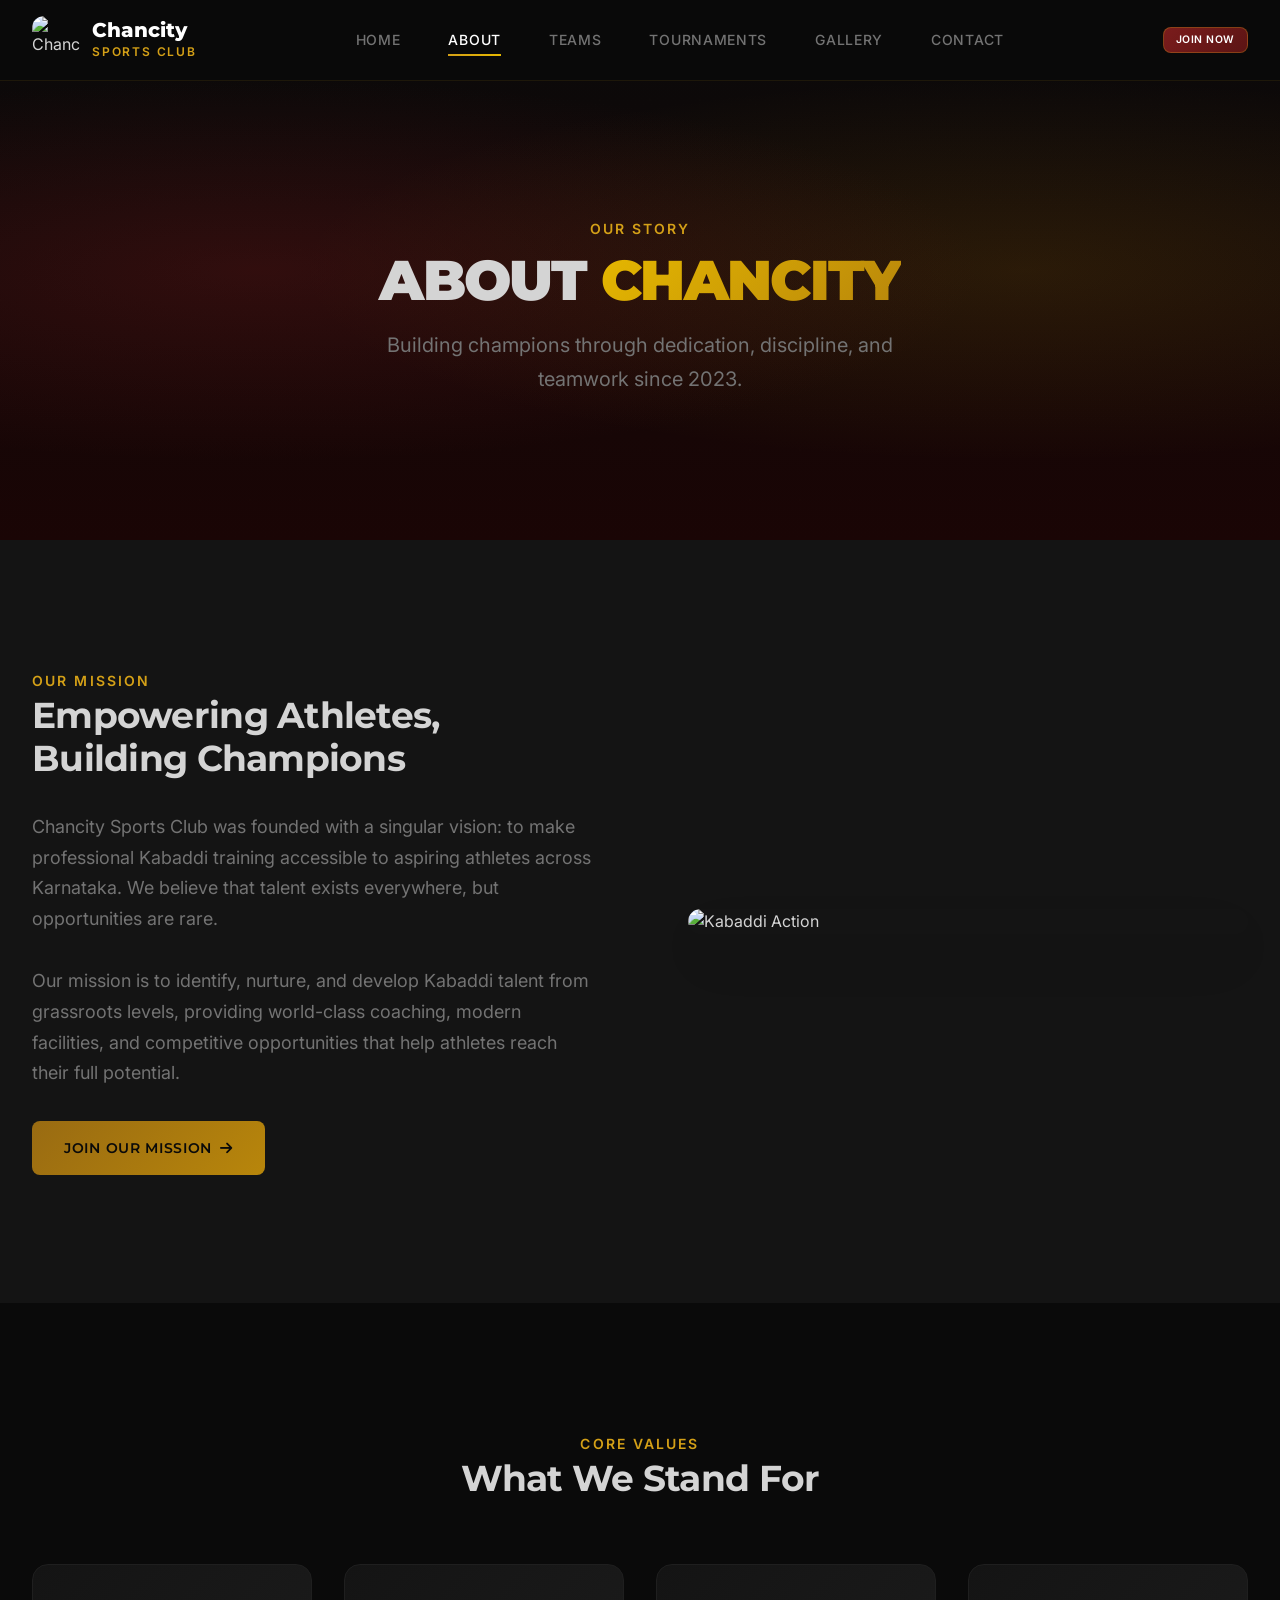
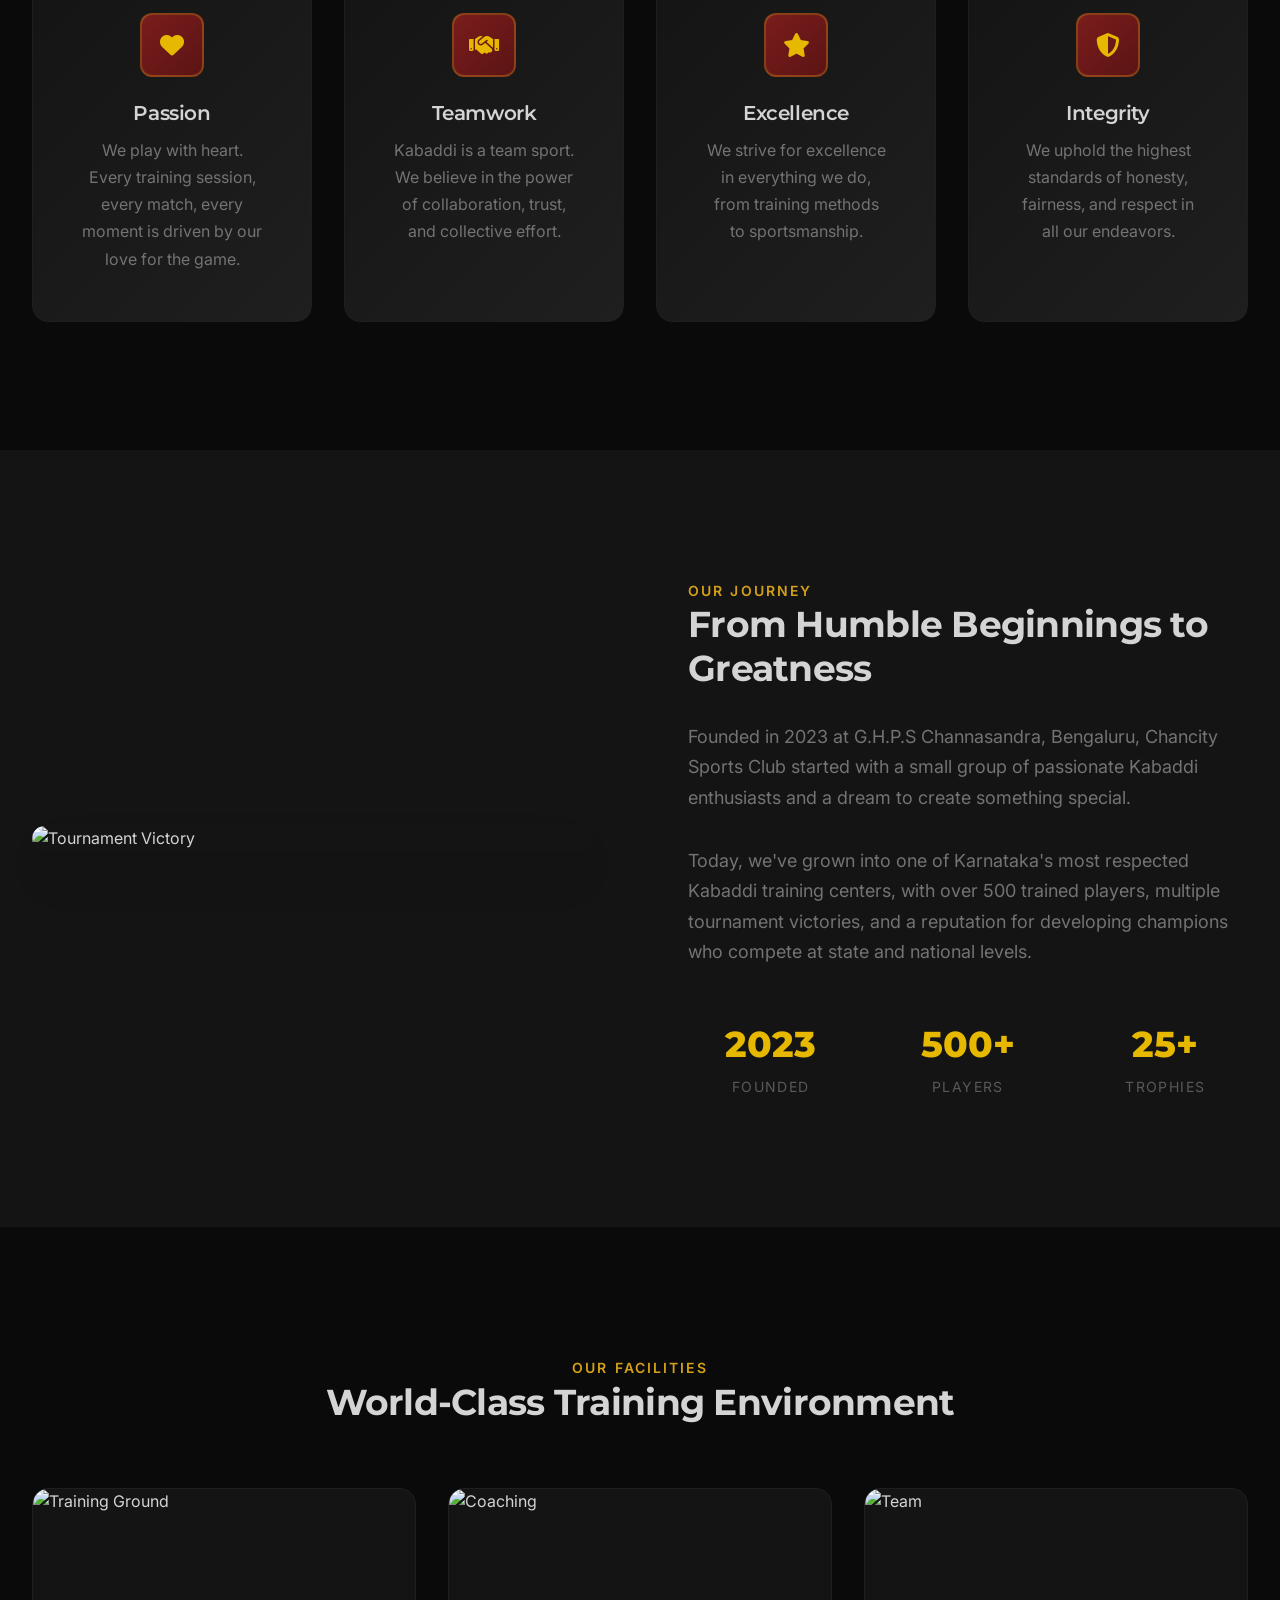
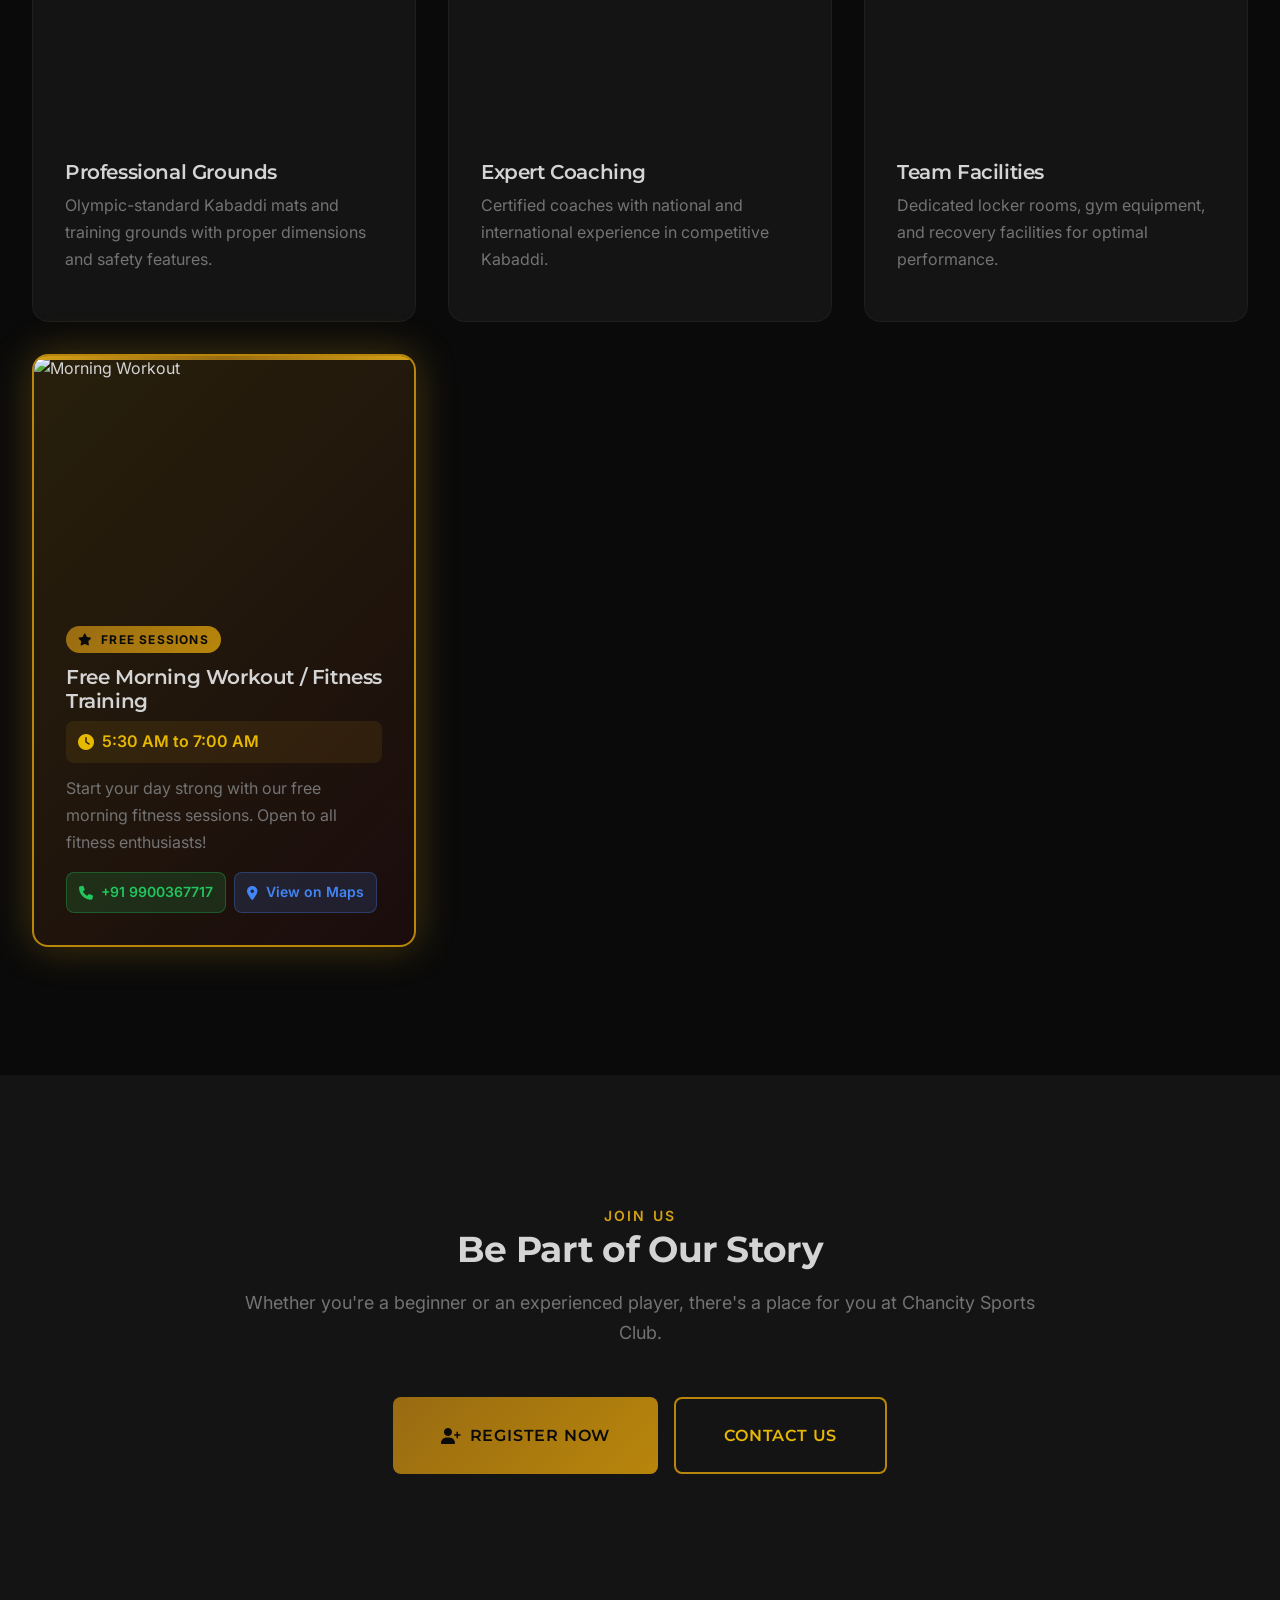
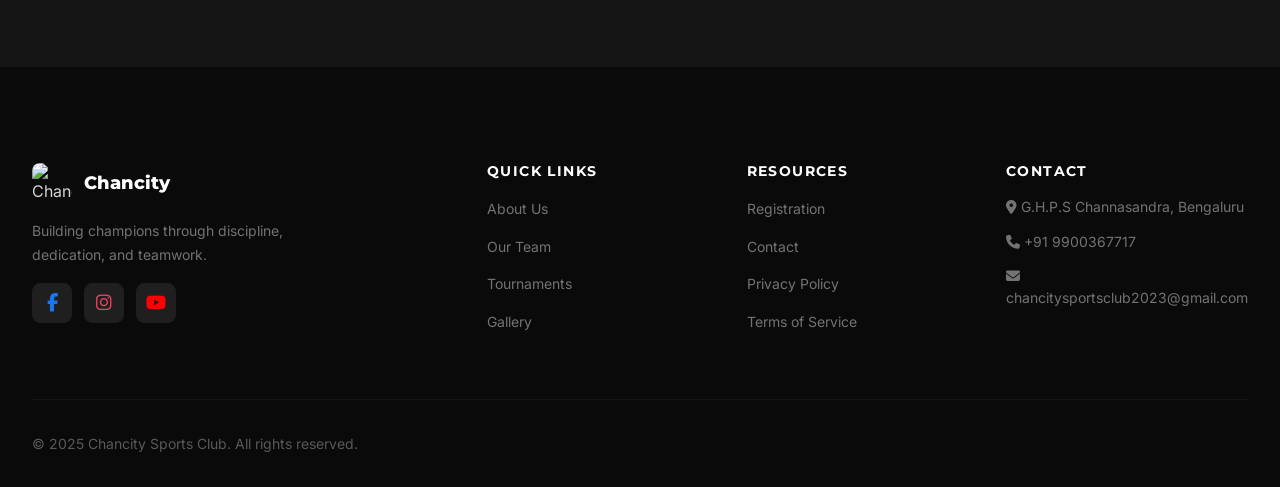
==== commit c4c8ab77: "Add sponsor card to contact page, fix homepage logo spacing, update email addresses, improve mobile " ====
--- a/about.html
+++ b/about.html
@@ -1,19 +1,24 @@
 <!DOCTYPE html>
 <html lang="en">
+
 <head>
     <meta charset="UTF-8">
     <meta name="viewport" content="width=device-width, initial-scale=1.0">
     <title>About Us - Chancity Sports Club | Our Story & Mission</title>
-    <meta name="description" content="Learn about Chancity Sports Club's mission, values, and journey. Discover how we're building Kabaddi champions in Karnataka.">
-    
+    <meta name="description"
+        content="Learn about Chancity Sports Club's mission, values, and journey. Discover how we're building Kabaddi champions in Karnataka.">
+
     <link rel="preconnect" href="https://fonts.googleapis.com">
     <link rel="preconnect" href="https://fonts.gstatic.com" crossorigin>
-    <link href="https://fonts.googleapis.com/css2?family=Inter:wght@300;400;500;600;700&family=Montserrat:wght@500;600;700;800&display=swap" rel="stylesheet">
-    
+    <link
+        href="https://fonts.googleapis.com/css2?family=Inter:wght@300;400;500;600;700&family=Montserrat:wght@500;600;700;800&display=swap"
+        rel="stylesheet">
+
     <link rel="stylesheet" href="css/styles.css">
     <link rel="stylesheet" href="https://cdnjs.cloudflare.com/ajax/libs/font-awesome/6.4.0/css/all.min.css">
     <link rel="icon" type="image/jpeg" href="assets/chancity_logo_icon.jpg">
 </head>
+
 <body>
     <!-- Header -->
     <header class="header" id="header">
@@ -26,7 +31,7 @@
                         <span class="logo-subtitle">Sports Club</span>
                     </div>
                 </a>
-                
+
                 <ul class="nav-menu" id="navMenu">
                     <li><a href="index.html" class="nav-link">Home</a></li>
                     <li><a href="about.html" class="nav-link active">About</a></li>
@@ -35,9 +40,9 @@
                     <li><a href="gallery.html" class="nav-link">Gallery</a></li>
                     <li><a href="contact.html" class="nav-link">Contact</a></li>
                 </ul>
-                
+
                 <a href="registration.html" class="nav-cta">Join Now</a>
-                
+
                 <button class="menu-toggle" id="menuToggle">
                     <span></span>
                     <span></span>
@@ -69,10 +74,14 @@
                     <span class="section-subtitle">Our Mission</span>
                     <h2>Empowering Athletes, Building Champions</h2>
                     <p class="about-text">
-                        Chancity Sports Club was founded with a singular vision: to make professional Kabaddi training accessible to aspiring athletes across Karnataka. We believe that talent exists everywhere, but opportunities are rare.
+                        Chancity Sports Club was founded with a singular vision: to make professional Kabaddi training
+                        accessible to aspiring athletes across Karnataka. We believe that talent exists everywhere, but
+                        opportunities are rare.
                     </p>
                     <p class="about-text">
-                        Our mission is to identify, nurture, and develop Kabaddi talent from grassroots levels, providing world-class coaching, modern facilities, and competitive opportunities that help athletes reach their full potential.
+                        Our mission is to identify, nurture, and develop Kabaddi talent from grassroots levels,
+                        providing world-class coaching, modern facilities, and competitive opportunities that help
+                        athletes reach their full potential.
                     </p>
                     <div class="hero-cta" style="justify-content: flex-start; margin-top: var(--space-6);">
                         <a href="registration.html" class="btn btn-primary">
@@ -95,20 +104,23 @@
                 <span class="section-subtitle">Core Values</span>
                 <h2 class="section-title">What We Stand For</h2>
             </div>
-            
+
             <div class="grid grid-4" data-animate>
                 <div class="feature-card">
-                    <div class="feature-icon" style="background: linear-gradient(135deg, var(--primary-500), var(--primary-600));">
+                    <div class="feature-icon"
+                        style="background: linear-gradient(135deg, var(--primary-500), var(--primary-600));">
                         <i class="fas fa-heart"></i>
                     </div>
                     <h3 class="feature-title">Passion</h3>
                     <p class="feature-description">
-                        We play with heart. Every training session, every match, every moment is driven by our love for the game.
-                    </p>
-                </div>
-                
+                        We play with heart. Every training session, every match, every moment is driven by our love for
+                        the game.
+                    </p>
+                </div>
+
                 <div class="feature-card">
-                    <div class="feature-icon" style="background: linear-gradient(135deg, var(--primary-500), var(--primary-600));">
+                    <div class="feature-icon"
+                        style="background: linear-gradient(135deg, var(--primary-500), var(--primary-600));">
                         <i class="fas fa-handshake"></i>
                     </div>
                     <h3 class="feature-title">Teamwork</h3>
@@ -116,9 +128,10 @@
                         Kabaddi is a team sport. We believe in the power of collaboration, trust, and collective effort.
                     </p>
                 </div>
-                
+
                 <div class="feature-card">
-                    <div class="feature-icon" style="background: linear-gradient(135deg, var(--primary-500), var(--primary-600));">
+                    <div class="feature-icon"
+                        style="background: linear-gradient(135deg, var(--primary-500), var(--primary-600));">
                         <i class="fas fa-star"></i>
                     </div>
                     <h3 class="feature-title">Excellence</h3>
@@ -126,9 +139,10 @@
                         We strive for excellence in everything we do, from training methods to sportsmanship.
                     </p>
                 </div>
-                
+
                 <div class="feature-card">
-                    <div class="feature-icon" style="background: linear-gradient(135deg, var(--primary-500), var(--primary-600));">
+                    <div class="feature-icon"
+                        style="background: linear-gradient(135deg, var(--primary-500), var(--primary-600));">
                         <i class="fas fa-shield-alt"></i>
                     </div>
                     <h3 class="feature-title">Integrity</h3>
@@ -148,10 +162,13 @@
                     <span class="section-subtitle">Our Journey</span>
                     <h2>From Humble Beginnings to Greatness</h2>
                     <p class="about-text">
-                        Founded in 2023 at G.H.P.S Channasandra, Bengaluru, Chancity Sports Club started with a small group of passionate Kabaddi enthusiasts and a dream to create something special.
+                        Founded in 2023 at G.H.P.S Channasandra, Bengaluru, Chancity Sports Club started with a small
+                        group of passionate Kabaddi enthusiasts and a dream to create something special.
                     </p>
                     <p class="about-text">
-                        Today, we've grown into one of Karnataka's most respected Kabaddi training centers, with over 500 trained players, multiple tournament victories, and a reputation for developing champions who compete at state and national levels.
+                        Today, we've grown into one of Karnataka's most respected Kabaddi training centers, with over
+                        500 trained players, multiple tournament victories, and a reputation for developing champions
+                        who compete at state and national levels.
                     </p>
                     <div class="about-stats">
                         <div class="hero-stat">
@@ -182,7 +199,7 @@
                 <span class="section-subtitle">Our Facilities</span>
                 <h2 class="section-title">World-Class Training Environment</h2>
             </div>
-            
+
             <div class="grid grid-3" data-animate>
                 <div class="card">
                     <div class="card-image">
@@ -191,11 +208,12 @@
                     <div class="card-content">
                         <h4 class="card-title">Professional Grounds</h4>
                         <p class="card-description">
-                            Olympic-standard Kabaddi mats and training grounds with proper dimensions and safety features.
+                            Olympic-standard Kabaddi mats and training grounds with proper dimensions and safety
+                            features.
                         </p>
                     </div>
                 </div>
-                
+
                 <div class="card">
                     <div class="card-image">
                         <img src="assets/coach-training.png" alt="Coaching">
@@ -207,7 +225,7 @@
                         </p>
                     </div>
                 </div>
-                
+
                 <div class="card">
                     <div class="card-image">
                         <img src="assets/team-huddle.png" alt="Team">
@@ -217,6 +235,38 @@
                         <p class="card-description">
                             Dedicated locker rooms, gym equipment, and recovery facilities for optimal performance.
                         </p>
+                    </div>
+                </div>
+
+                <div class="card card-highlighted">
+                    <div class="card-image">
+                        <img src="assets/training-ground.png" alt="Morning Workout">
+                    </div>
+                    <div class="card-content">
+                        <span class="highlight-badge">
+                            <i class="fas fa-star"></i>
+                            Free Sessions
+                        </span>
+                        <h4 class="card-title">Free Morning Workout / Fitness Training</h4>
+                        <div class="timing-info">
+                            <i class="fas fa-clock"></i>
+                            <span>5:30 AM to 7:00 AM</span>
+                        </div>
+                        <p class="card-description">
+                            Start your day strong with our free morning fitness sessions. Open to all fitness
+                            enthusiasts!
+                        </p>
+                        <div class="contact-actions">
+                            <a href="tel:+919900367717" class="contact-btn phone-btn">
+                                <i class="fas fa-phone"></i>
+                                +91 9900367717
+                            </a>
+                            <a href="https://maps.google.com/?q=G.H.P.S+Channasandra+Bengaluru" target="_blank"
+                                class="contact-btn maps-btn">
+                                <i class="fas fa-map-marker-alt"></i>
+                                View on Maps
+                            </a>
+                        </div>
                     </div>
                 </div>
             </div>
@@ -258,12 +308,14 @@
                         Building champions through discipline, dedication, and teamwork.
                     </p>
                     <div class="footer-social">
-                        <a href="#" class="footer-social-link"><i class="fab fa-facebook-f"></i></a>
-                        <a href="https://www.instagram.com/chan_city_sports_club/" class="footer-social-link" target="_blank"><i class="fab fa-instagram"></i></a>
-                        <a href="https://www.youtube.com/@chancitysportsclub" class="footer-social-link" target="_blank"><i class="fab fa-youtube"></i></a>
-                    </div>
-                </div>
-                
+                        <a href="#" class="footer-social-link facebook"><i class="fab fa-facebook-f"></i></a>
+                        <a href="https://www.instagram.com/chan_city_sports_club/" class="footer-social-link instagram"
+                            target="_blank"><i class="fab fa-instagram"></i></a>
+                        <a href="https://www.youtube.com/@chancitysportsclub" class="footer-social-link youtube"
+                            target="_blank"><i class="fab fa-youtube"></i></a>
+                    </div>
+                </div>
+
                 <div class="footer-column">
                     <h4 class="footer-title">Quick Links</h4>
                     <ul class="footer-links">
@@ -273,7 +325,7 @@
                         <li><a href="gallery.html" class="footer-link">Gallery</a></li>
                     </ul>
                 </div>
-                
+
                 <div class="footer-column">
                     <h4 class="footer-title">Resources</h4>
                     <ul class="footer-links">
@@ -283,17 +335,18 @@
                         <li><a href="#" class="footer-link">Terms of Service</a></li>
                     </ul>
                 </div>
-                
+
                 <div class="footer-column">
                     <h4 class="footer-title">Contact</h4>
                     <ul class="footer-links">
-                        <li class="footer-link"><i class="fas fa-map-marker-alt"></i> G.H.P.S Channasandra, Bengaluru</li>
+                        <li class="footer-link"><i class="fas fa-map-marker-alt"></i> G.H.P.S Channasandra, Bengaluru
+                        </li>
                         <li class="footer-link"><i class="fas fa-phone"></i> +91 9900367717</li>
-                        <li class="footer-link"><i class="fas fa-envelope"></i> info@chancitysportsclub.com</li>
+                        <li class="footer-link"><i class="fas fa-envelope"></i> chancitysportsclub2023@gmail.com</li>
                     </ul>
                 </div>
             </div>
-            
+
             <div class="footer-bottom">
                 <p class="footer-copyright">&copy; 2025 Chancity Sports Club. All rights reserved.</p>
             </div>
@@ -304,11 +357,11 @@
         // Mobile Menu Toggle
         const menuToggle = document.getElementById('menuToggle');
         const navMenu = document.getElementById('navMenu');
-        
+
         menuToggle.addEventListener('click', () => {
             navMenu.classList.toggle('active');
         });
-        
+
         // Header scroll effect
         const header = document.getElementById('header');
         window.addEventListener('scroll', () => {
@@ -318,7 +371,7 @@
                 header.classList.remove('header-scrolled');
             }
         });
-        
+
         // Animate on scroll
         const observer = new IntersectionObserver((entries) => {
             entries.forEach(entry => {
@@ -328,11 +381,12 @@
                 }
             });
         }, { threshold: 0.1 });
-        
+
         document.querySelectorAll('.section-header, .feature-card, .card').forEach(el => {
             el.style.opacity = '0';
             observer.observe(el);
         });
     </script>
 </body>
-</html>
+
+</html>
--- a/css/styles.css
+++ b/css/styles.css
@@ -15,7 +15,7 @@
     --primary-300: #d64545;
     --primary-200: #e57373;
     --primary-100: #ffcdd2;
-    
+
     /* Secondary Colors - Gold/Amber */
     --gold-900: #3d2808;
     --gold-800: #5c3d0b;
@@ -26,7 +26,7 @@
     --gold-300: #e6b800;
     --gold-200: #ffd700;
     --gold-100: #ffeb99;
-    
+
     /* Neutral Colors */
     --neutral-900: #0a0a0a;
     --neutral-800: #141414;
@@ -39,12 +39,12 @@
     --neutral-100: #d4d4d4;
     --neutral-50: #f5f5f5;
     --neutral-0: #ffffff;
-    
+
     /* Accent Colors */
     --accent-blue: #0066cc;
     --accent-green: #00b300;
     --accent-orange: #ff6600;
-    
+
     /* Semantic Colors */
     --text-primary: var(--neutral-100);
     --text-secondary: var(--neutral-300);
@@ -52,37 +52,58 @@
     --bg-primary: var(--neutral-900);
     --bg-secondary: var(--neutral-800);
     --bg-tertiary: var(--neutral-700);
-    
+
     /* Sports-specific */
     --color-win: #22c55e;
     --color-loss: #ef4444;
     --color-draw: #eab308;
-    
+
     /* Spacing Scale */
-    --space-1: 0.25rem;   /* 4px */
-    --space-2: 0.5rem;    /* 8px */
-    --space-3: 0.75rem;   /* 12px */
-    --space-4: 1rem;      /* 16px */
-    --space-5: 1.5rem;    /* 24px */
-    --space-6: 2rem;      /* 32px */
-    --space-8: 3rem;      /* 48px */
-    --space-10: 4rem;     /* 64px */
-    --space-12: 6rem;     /* 96px */
-    --space-16: 8rem;     /* 128px */
-    
+    --space-1: 0.25rem;
+    /* 4px */
+    --space-2: 0.5rem;
+    /* 8px */
+    --space-3: 0.75rem;
+    /* 12px */
+    --space-4: 1rem;
+    /* 16px */
+    --space-5: 1.5rem;
+    /* 24px */
+    --space-6: 2rem;
+    /* 32px */
+    --space-8: 3rem;
+    /* 48px */
+    --space-10: 4rem;
+    /* 64px */
+    --space-12: 6rem;
+    /* 96px */
+    --space-16: 8rem;
+    /* 128px */
+
     /* Typography Scale */
-    --text-xs: 0.75rem;   /* 12px */
-    --text-sm: 0.875rem;  /* 14px */
-    --text-base: 1rem;    /* 16px */
-    --text-lg: 1.125rem;  /* 18px */
-    --text-xl: 1.25rem;   /* 20px */
-    --text-2xl: 1.5rem;   /* 24px */
-    --text-3xl: 1.875rem; /* 30px */
-    --text-4xl: 2.25rem;  /* 36px */
-    --text-5xl: 3rem;     /* 48px */
-    --text-6xl: 3.75rem;  /* 60px */
-    --text-7xl: 4.5rem;   /* 72px */
-    
+    --text-xs: 0.75rem;
+    /* 12px */
+    --text-sm: 0.875rem;
+    /* 14px */
+    --text-base: 1rem;
+    /* 16px */
+    --text-lg: 1.125rem;
+    /* 18px */
+    --text-xl: 1.25rem;
+    /* 20px */
+    --text-2xl: 1.5rem;
+    /* 24px */
+    --text-3xl: 1.875rem;
+    /* 30px */
+    --text-4xl: 2.25rem;
+    /* 36px */
+    --text-5xl: 3rem;
+    /* 48px */
+    --text-6xl: 3.75rem;
+    /* 60px */
+    --text-7xl: 4.5rem;
+    /* 72px */
+
     /* Shadows */
     --shadow-sm: 0 1px 2px 0 rgba(0, 0, 0, 0.3);
     --shadow-md: 0 4px 6px -1px rgba(0, 0, 0, 0.4), 0 2px 4px -2px rgba(0, 0, 0, 0.3);
@@ -90,7 +111,7 @@
     --shadow-xl: 0 20px 25px -5px rgba(0, 0, 0, 0.5), 0 8px 10px -6px rgba(0, 0, 0, 0.4);
     --shadow-2xl: 0 25px 50px -12px rgba(0, 0, 0, 0.6);
     --shadow-gold: 0 0 40px rgba(212, 160, 23, 0.3);
-    
+
     /* Border Radius */
     --radius-sm: 4px;
     --radius-md: 8px;
@@ -98,13 +119,13 @@
     --radius-xl: 16px;
     --radius-2xl: 24px;
     --radius-full: 9999px;
-    
+
     /* Transitions */
     --transition-fast: 150ms ease;
     --transition-base: 250ms ease;
     --transition-slow: 350ms ease;
     --transition-bounce: 500ms cubic-bezier(0.68, -0.55, 0.265, 1.55);
-    
+
     /* Z-Index Scale */
     --z-dropdown: 100;
     --z-sticky: 200;
@@ -118,7 +139,9 @@
 /* ==========================================================================
    2. RESET & BASE STYLES
    ========================================================================== */
-*, *::before, *::after {
+*,
+*::before,
+*::after {
     box-sizing: border-box;
     margin: 0;
     padding: 0;
@@ -153,7 +176,8 @@
     transition: var(--transition-base);
 }
 
-ul, ol {
+ul,
+ol {
     list-style: none;
 }
 
@@ -164,7 +188,9 @@
     font-family: inherit;
 }
 
-input, textarea, select {
+input,
+textarea,
+select {
     font-family: inherit;
     font-size: inherit;
 }
@@ -172,7 +198,12 @@
 /* ==========================================================================
    3. TYPOGRAPHY
    ========================================================================== */
-h1, h2, h3, h4, h5, h6 {
+h1,
+h2,
+h3,
+h4,
+h5,
+h6 {
     font-family: 'Montserrat', 'Inter', sans-serif;
     font-weight: 700;
     line-height: 1.2;
@@ -310,7 +341,10 @@
 }
 
 @media (max-width: 768px) {
-    .grid-2, .grid-3, .grid-4 {
+
+    .grid-2,
+    .grid-3,
+    .grid-4 {
         grid-template-columns: 1fr;
     }
 }
@@ -450,12 +484,12 @@
 .nav-cta {
     background: linear-gradient(135deg, var(--primary-500), var(--primary-600));
     color: var(--neutral-0);
-    padding: var(--space-3) var(--space-5);
+    padding: var(--space-1) var(--space-3);
     border-radius: var(--radius-md);
     font-weight: 600;
     text-transform: uppercase;
     letter-spacing: 0.05em;
-    font-size: var(--text-sm);
+    font-size: 0.65rem;
     border: 1px solid rgba(212, 160, 23, 0.3);
     transition: var(--transition-base);
 }
@@ -487,7 +521,7 @@
     .menu-toggle {
         display: flex;
     }
-    
+
     .nav-menu {
         position: fixed;
         top: 80px;
@@ -503,7 +537,7 @@
         transition: var(--transition-slow);
         border-bottom: 1px solid var(--neutral-800);
     }
-    
+
     .nav-menu.active {
         transform: translateY(0);
         opacity: 1;
@@ -521,13 +555,13 @@
     justify-content: center;
     position: relative;
     overflow: hidden;
-    padding-top: 80px;
+    padding-top: 120px;
 }
 
 .hero-bg {
     position: absolute;
     inset: 0;
-    background: 
+    background:
         radial-gradient(ellipse at 20% 50%, rgba(122, 28, 28, 0.3) 0%, transparent 50%),
         radial-gradient(ellipse at 80% 50%, rgba(184, 134, 11, 0.15) 0%, transparent 50%),
         linear-gradient(180deg, var(--neutral-900) 0%, var(--primary-900) 100%);
@@ -577,15 +611,108 @@
 }
 
 @keyframes pulse {
-    0%, 100% { opacity: 1; }
-    50% { opacity: 0.5; }
+
+    0%,
+    100% {
+        opacity: 1;
+    }
+
+    50% {
+        opacity: 0.5;
+    }
+}
+
+/* Hero Logo with Aura */
+.hero-logo-container {
+    display: inline-block;
+    margin-bottom: 0;
+    position: relative;
+}
+
+.hero-logo {
+    width: 200px;
+    height: 200px;
+    border-radius: 50%;
+    object-fit: cover;
+    position: relative;
+    z-index: 2;
+    box-shadow: 0 0 40px rgba(212, 160, 23, 0.4);
+}
+
+/* Aura effect behind logo */
+.hero-logo-container::before {
+    content: '';
+    position: absolute;
+    top: 50%;
+    left: 50%;
+    transform: translate(-50%, -50%);
+    width: 250px;
+    height: 250px;
+    background: radial-gradient(circle, rgba(212, 160, 23, 0.4) 0%, rgba(212, 160, 23, 0.2) 30%, transparent 70%);
+    border-radius: 50%;
+    z-index: 1;
+    animation: auraGlow 2s ease-in-out infinite alternate;
+}
+
+/* Outer aura ring */
+.hero-logo-container::after {
+    content: '';
+    position: absolute;
+    top: 50%;
+    left: 50%;
+    transform: translate(-50%, -50%);
+    width: 300px;
+    height: 300px;
+    background: radial-gradient(circle, rgba(255, 215, 0, 0.2) 0%, rgba(212, 160, 23, 0.1) 40%, transparent 70%);
+    border-radius: 50%;
+    z-index: 0;
+    animation: auraGlow 2s ease-in-out infinite alternate-reverse;
+}
+
+@keyframes auraGlow {
+    0% {
+        opacity: 0.6;
+        transform: translate(-50%, -50%) scale(0.95);
+    }
+
+    100% {
+        opacity: 1;
+        transform: translate(-50%, -50%) scale(1.05);
+    }
+}
+
+@media (max-width: 768px) {
+    .hero {
+        padding-top: 100px;
+    }
+
+    .hero-logo {
+        width: 140px;
+        height: 140px;
+    }
+
+    .hero-logo-container::before {
+        width: 180px;
+        height: 180px;
+    }
+
+    .hero-logo-container::after {
+        width: 220px;
+        height: 220px;
+    }
+
+    .hero-title {
+        margin-top: var(--space-1);
+        margin-bottom: var(--space-3);
+    }
 }
 
 .hero-title {
     font-size: clamp(2.5rem, 8vw, 5rem);
     font-weight: 900;
     line-height: 1.1;
-    margin-bottom: var(--space-6);
+    margin-bottom: var(--space-4);
+    margin-top: var(--space-2);
     text-transform: uppercase;
 }
 
@@ -924,7 +1051,7 @@
         grid-template-columns: 1fr;
         gap: var(--space-8);
     }
-    
+
     .about-image::before {
         display: none;
     }
@@ -1052,7 +1179,7 @@
     .form-row {
         grid-template-columns: 1fr;
     }
-    
+
     .form-container {
         padding: var(--space-6);
     }
@@ -1232,6 +1359,7 @@
 .footer-social {
     display: flex;
     gap: var(--space-3);
+    margin-top: var(--space-4);
 }
 
 .footer-social-link {
@@ -1243,16 +1371,44 @@
     display: flex;
     align-items: center;
     justify-content: center;
-    color: var(--text-secondary);
     font-size: var(--text-lg);
     transition: var(--transition-base);
 }
 
+/* Social media brand colors */
+.footer-social-link.facebook {
+    color: #1877F2;
+}
+
+.footer-social-link.instagram {
+    color: #E4405F;
+}
+
+.footer-social-link.youtube {
+    color: #FF0000;
+}
+
 .footer-social-link:hover {
-    background: var(--gold-500);
-    border-color: var(--gold-500);
-    color: var(--neutral-900);
-    transform: translateY(-2px);
+    transform: translateY(-3px) scale(1.1);
+    box-shadow: 0 8px 20px rgba(0, 0, 0, 0.3);
+}
+
+.footer-social-link.facebook:hover {
+    background: #1877F2;
+    border-color: #1877F2;
+    color: var(--neutral-0);
+}
+
+.footer-social-link.instagram:hover {
+    background: linear-gradient(45deg, #f09433, #e6683c, #dc2743, #cc2366, #bc1888);
+    border-color: #E4405F;
+    color: var(--neutral-0);
+}
+
+.footer-social-link.youtube:hover {
+    background: #FF0000;
+    border-color: #FF0000;
+    color: var(--neutral-0);
 }
 
 .footer-bottom {
@@ -1280,7 +1436,7 @@
     .footer-grid {
         grid-template-columns: 1fr;
     }
-    
+
     .footer-bottom {
         flex-direction: column;
         text-align: center;
@@ -1290,19 +1446,49 @@
 /* ==========================================================================
    15. UTILITY CLASSES
    ========================================================================== */
-.bg-primary { background-color: var(--bg-primary); }
-.bg-secondary { background-color: var(--bg-secondary); }
-.bg-accent { background: linear-gradient(135deg, var(--primary-500), var(--primary-600)); }
-
-.text-gold { color: var(--gold-300); }
-.text-muted { color: var(--text-muted); }
-
-.mt-4 { margin-top: var(--space-4); }
-.mt-6 { margin-top: var(--space-6); }
-.mt-8 { margin-top: var(--space-8); }
-.mb-4 { margin-bottom: var(--space-4); }
-.mb-6 { margin-bottom: var(--space-6); }
-.mb-8 { margin-bottom: var(--space-8); }
+.bg-primary {
+    background-color: var(--bg-primary);
+}
+
+.bg-secondary {
+    background-color: var(--bg-secondary);
+}
+
+.bg-accent {
+    background: linear-gradient(135deg, var(--primary-500), var(--primary-600));
+}
+
+.text-gold {
+    color: var(--gold-300);
+}
+
+.text-muted {
+    color: var(--text-muted);
+}
+
+.mt-4 {
+    margin-top: var(--space-4);
+}
+
+.mt-6 {
+    margin-top: var(--space-6);
+}
+
+.mt-8 {
+    margin-top: var(--space-8);
+}
+
+.mb-4 {
+    margin-bottom: var(--space-4);
+}
+
+.mb-6 {
+    margin-bottom: var(--space-6);
+}
+
+.mb-8 {
+    margin-bottom: var(--space-8);
+}
 
 /* ==========================================================================
    16. ANIMATIONS
@@ -1312,6 +1498,7 @@
         opacity: 0;
         transform: translateY(30px);
     }
+
     to {
         opacity: 1;
         transform: translateY(0);
@@ -1319,8 +1506,13 @@
 }
 
 @keyframes fadeIn {
-    from { opacity: 0; }
-    to { opacity: 1; }
+    from {
+        opacity: 0;
+    }
+
+    to {
+        opacity: 1;
+    }
 }
 
 @keyframes slideInLeft {
@@ -1328,6 +1520,7 @@
         opacity: 0;
         transform: translateX(-50px);
     }
+
     to {
         opacity: 1;
         transform: translateX(0);
@@ -1339,6 +1532,7 @@
         opacity: 0;
         transform: translateX(50px);
     }
+
     to {
         opacity: 1;
         transform: translateX(0);
@@ -1350,6 +1544,7 @@
         opacity: 0;
         transform: scale(0.9);
     }
+
     to {
         opacity: 1;
         transform: scale(1);
@@ -1373,12 +1568,29 @@
 }
 
 /* Stagger animation delays */
-[data-animate] > *:nth-child(1) { animation-delay: 0.1s; }
-[data-animate] > *:nth-child(2) { animation-delay: 0.2s; }
-[data-animate] > *:nth-child(3) { animation-delay: 0.3s; }
-[data-animate] > *:nth-child(4) { animation-delay: 0.4s; }
-[data-animate] > *:nth-child(5) { animation-delay: 0.5s; }
-[data-animate] > *:nth-child(6) { animation-delay: 0.6s; }
+[data-animate]>*:nth-child(1) {
+    animation-delay: 0.1s;
+}
+
+[data-animate]>*:nth-child(2) {
+    animation-delay: 0.2s;
+}
+
+[data-animate]>*:nth-child(3) {
+    animation-delay: 0.3s;
+}
+
+[data-animate]>*:nth-child(4) {
+    animation-delay: 0.4s;
+}
+
+[data-animate]>*:nth-child(5) {
+    animation-delay: 0.5s;
+}
+
+[data-animate]>*:nth-child(6) {
+    animation-delay: 0.6s;
+}
 
 /* ==========================================================================
    17. SCROLLBAR STYLING
@@ -1417,16 +1629,317 @@
         --space-12: 3rem;
         --space-10: 2.5rem;
     }
-    
+
     h1 {
         font-size: var(--text-4xl);
     }
-    
+
     h2 {
         font-size: var(--text-3xl);
     }
-    
+
     .section {
         padding: var(--space-12) 0;
     }
-}
+
+    .nav-cta {
+        padding: 0.25rem 0.5rem;
+        font-size: 0.6rem;
+    }
+}
+
+/* ==========================================================================
+   20. HIGHLIGHTED CARD
+   ========================================================================== */
+.card-highlighted {
+    background: linear-gradient(135deg, rgba(212, 160, 23, 0.15), rgba(122, 28, 28, 0.15));
+    border: 2px solid var(--gold-500);
+    position: relative;
+    overflow: hidden;
+    box-shadow: var(--shadow-gold);
+}
+
+.card-highlighted::before {
+    content: '';
+    position: absolute;
+    top: 0;
+    left: 0;
+    right: 0;
+    height: 4px;
+    background: linear-gradient(90deg, var(--gold-400), var(--gold-600), var(--gold-400));
+}
+
+.card-highlighted .highlight-badge {
+    display: inline-flex;
+    align-items: center;
+    gap: var(--space-2);
+    background: linear-gradient(135deg, var(--gold-600), var(--gold-500));
+    color: var(--neutral-900);
+    padding: var(--space-1) var(--space-3);
+    border-radius: var(--radius-full);
+    font-size: var(--text-xs);
+    font-weight: 700;
+    text-transform: uppercase;
+    letter-spacing: 0.1em;
+    margin-bottom: var(--space-3);
+}
+
+.card-highlighted .highlight-badge i {
+    animation: pulse 2s infinite;
+}
+
+.card-highlighted .timing-info {
+    display: flex;
+    align-items: center;
+    gap: var(--space-2);
+    background: rgba(212, 160, 23, 0.1);
+    padding: var(--space-2) var(--space-3);
+    border-radius: var(--radius-md);
+    margin-bottom: var(--space-3);
+    font-weight: 600;
+    color: var(--gold-300);
+}
+
+.card-highlighted .contact-actions {
+    display: flex;
+    flex-wrap: wrap;
+    gap: var(--space-2);
+    margin-top: var(--space-4);
+}
+
+.card-highlighted .contact-btn {
+    display: inline-flex;
+    align-items: center;
+    gap: var(--space-2);
+    padding: var(--space-2) var(--space-3);
+    border-radius: var(--radius-md);
+    font-size: var(--text-sm);
+    font-weight: 600;
+    transition: var(--transition-base);
+}
+
+.card-highlighted .contact-btn.phone-btn {
+    background: rgba(34, 197, 94, 0.15);
+    color: #22c55e;
+    border: 1px solid rgba(34, 197, 94, 0.3);
+}
+
+.card-highlighted .contact-btn.phone-btn:hover {
+    background: #22c55e;
+    color: var(--neutral-0);
+}
+
+.card-highlighted .contact-btn.maps-btn {
+    background: rgba(66, 133, 244, 0.15);
+    color: #4285F4;
+    border: 1px solid rgba(66, 133, 244, 0.3);
+}
+
+.card-highlighted .contact-btn.maps-btn:hover {
+    background: #4285F4;
+    color: var(--neutral-0);
+}
+
+.card-highlighted:hover {
+    transform: translateY(-6px);
+    box-shadow: 0 15px 40px rgba(212, 160, 23, 0.3);
+}
+
+/* ==========================================================================
+   21. SPONSOR CARD
+   ========================================================================== */
+.sponsor-card {
+    background: linear-gradient(135deg, rgba(212, 160, 23, 0.08), rgba(122, 28, 28, 0.08));
+    border: 2px solid transparent;
+    border-radius: var(--radius-xl);
+    padding: var(--space-8);
+    position: relative;
+    overflow: hidden;
+    margin-bottom: var(--space-8);
+}
+
+.sponsor-card::before {
+    content: '';
+    position: absolute;
+    inset: -2px;
+    background: linear-gradient(135deg, var(--gold-400), var(--primary-500), var(--gold-300), var(--primary-400));
+    background-size: 300% 300%;
+    border-radius: var(--radius-xl);
+    z-index: -1;
+    animation: sponsorGradient 4s ease infinite;
+}
+
+.sponsor-card::after {
+    content: '';
+    position: absolute;
+    inset: 2px;
+    background: linear-gradient(135deg, var(--bg-secondary), var(--bg-tertiary));
+    border-radius: calc(var(--radius-xl) - 2px);
+    z-index: -1;
+}
+
+@keyframes sponsorGradient {
+    0% {
+        background-position: 0% 50%;
+    }
+
+    50% {
+        background-position: 100% 50%;
+    }
+
+    100% {
+        background-position: 0% 50%;
+    }
+}
+
+.sponsor-card .sponsor-header {
+    display: flex;
+    align-items: center;
+    gap: var(--space-3);
+    margin-bottom: var(--space-6);
+}
+
+.sponsor-card .sponsor-icon {
+    width: 60px;
+    height: 60px;
+    background: linear-gradient(135deg, var(--gold-500), var(--gold-600));
+    border-radius: var(--radius-lg);
+    display: flex;
+    align-items: center;
+    justify-content: center;
+    font-size: var(--text-2xl);
+    color: var(--neutral-900);
+    box-shadow: 0 4px 15px rgba(212, 160, 23, 0.4);
+}
+
+.sponsor-card .sponsor-title-group h3 {
+    font-size: var(--text-2xl);
+    color: var(--gold-300);
+    margin-bottom: var(--space-1);
+}
+
+.sponsor-card .sponsor-title-group p {
+    font-size: var(--text-sm);
+    color: var(--text-muted);
+}
+
+.sponsor-card .sponsor-content {
+    display: grid;
+    grid-template-columns: 1fr 200px;
+    gap: var(--space-8);
+    align-items: start;
+}
+
+.sponsor-card .account-details {
+    display: flex;
+    flex-direction: column;
+    gap: var(--space-4);
+}
+
+.sponsor-card .account-item {
+    display: flex;
+    align-items: flex-start;
+    gap: var(--space-3);
+    padding: var(--space-3);
+    background: rgba(212, 160, 23, 0.05);
+    border-radius: var(--radius-md);
+    border: 1px solid rgba(212, 160, 23, 0.15);
+}
+
+.sponsor-card .account-item i {
+    color: var(--gold-400);
+    font-size: var(--text-lg);
+    margin-top: 2px;
+}
+
+.sponsor-card .account-item .item-content {
+    flex: 1;
+}
+
+.sponsor-card .account-item .item-label {
+    font-size: var(--text-xs);
+    text-transform: uppercase;
+    letter-spacing: 0.1em;
+    color: var(--text-muted);
+    margin-bottom: var(--space-1);
+}
+
+.sponsor-card .account-item .item-value {
+    font-size: var(--text-base);
+    font-weight: 600;
+    color: var(--text-primary);
+    font-family: 'Montserrat', sans-serif;
+}
+
+.sponsor-card .qr-section {
+    text-align: center;
+}
+
+.sponsor-card .qr-code {
+    width: 180px;
+    height: 180px;
+    background: var(--neutral-0);
+    border-radius: var(--radius-lg);
+    padding: var(--space-2);
+    margin-bottom: var(--space-3);
+    box-shadow: var(--shadow-lg);
+}
+
+.sponsor-card .qr-code img {
+    width: 100%;
+    height: 100%;
+    object-fit: contain;
+    border-radius: var(--radius-md);
+}
+
+.sponsor-card .qr-label {
+    font-size: var(--text-sm);
+    color: var(--text-muted);
+}
+
+.sponsor-card .sponsor-cta {
+    margin-top: var(--space-6);
+    padding-top: var(--space-6);
+    border-top: 1px solid rgba(212, 160, 23, 0.2);
+    text-align: center;
+}
+
+.sponsor-card .sponsor-cta p {
+    font-size: var(--text-base);
+    color: var(--text-secondary);
+    margin-bottom: var(--space-4);
+}
+
+@media (max-width: 768px) {
+    .sponsor-card .sponsor-content {
+        grid-template-columns: 1fr;
+        gap: var(--space-6);
+    }
+
+    .sponsor-card .qr-section {
+        margin-top: var(--space-4);
+    }
+
+    .sponsor-card .qr-code {
+        margin: 0 auto var(--space-3);
+    }
+
+    .sponsor-card {
+        padding: var(--space-6);
+    }
+
+    .sponsor-card .sponsor-icon {
+        width: 50px;
+        height: 50px;
+        font-size: var(--text-xl);
+    }
+
+    .sponsor-card .sponsor-title-group h3 {
+        font-size: var(--text-xl);
+    }
+
+    .sponsor-card .item-value {
+        font-size: var(--text-sm);
+        word-break: break-word;
+    }
+}
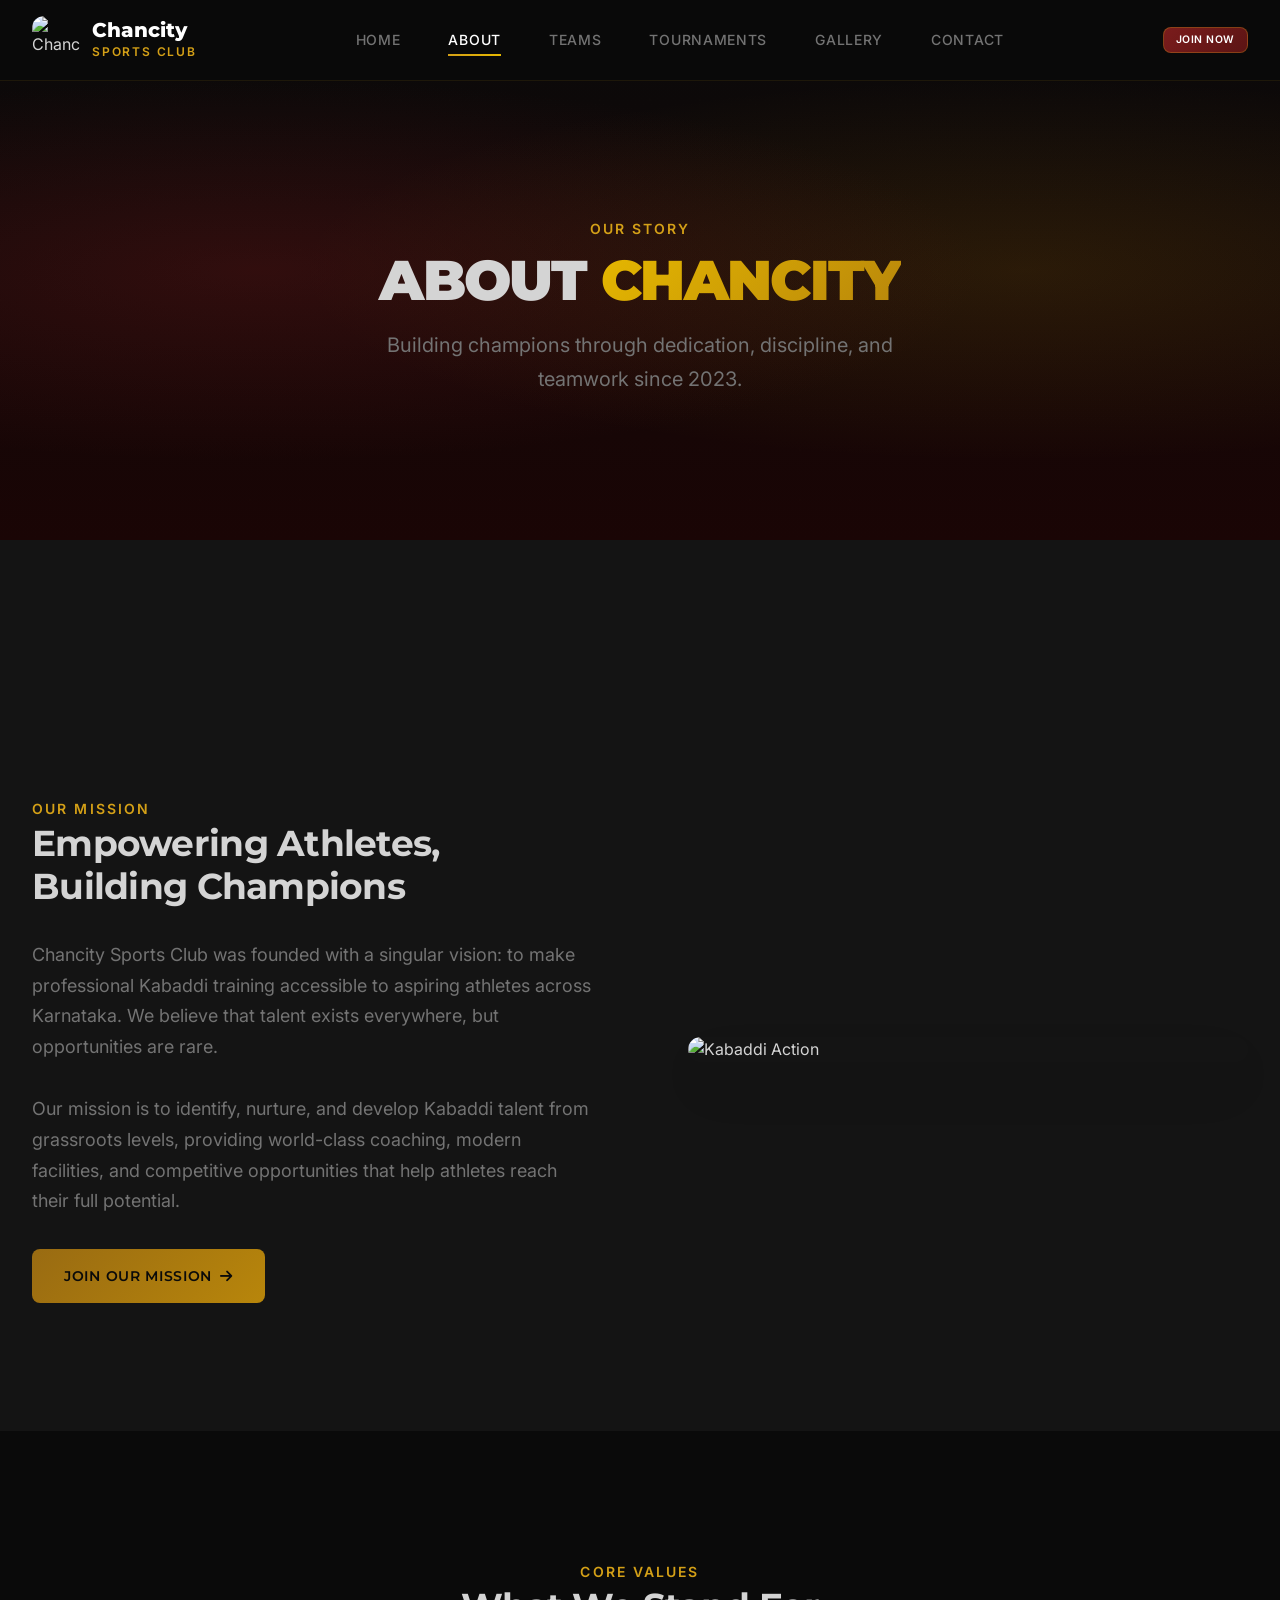
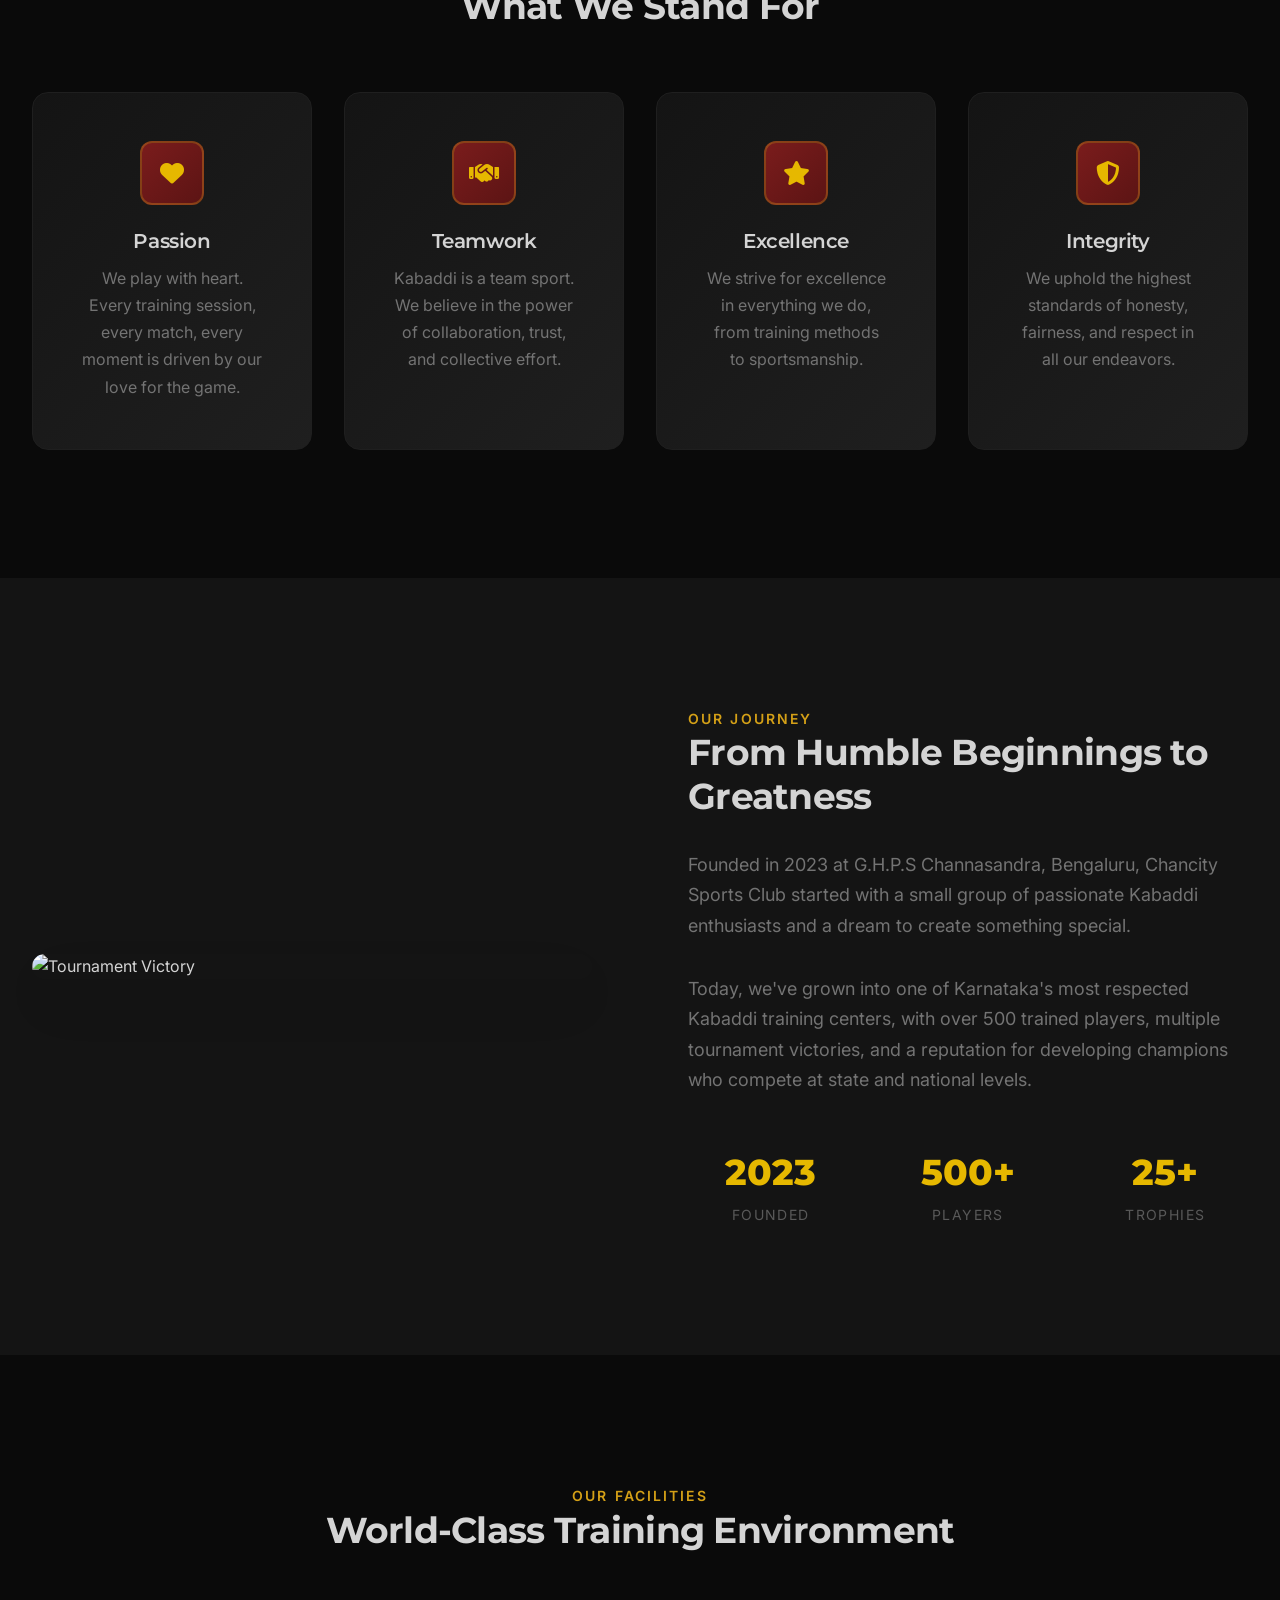
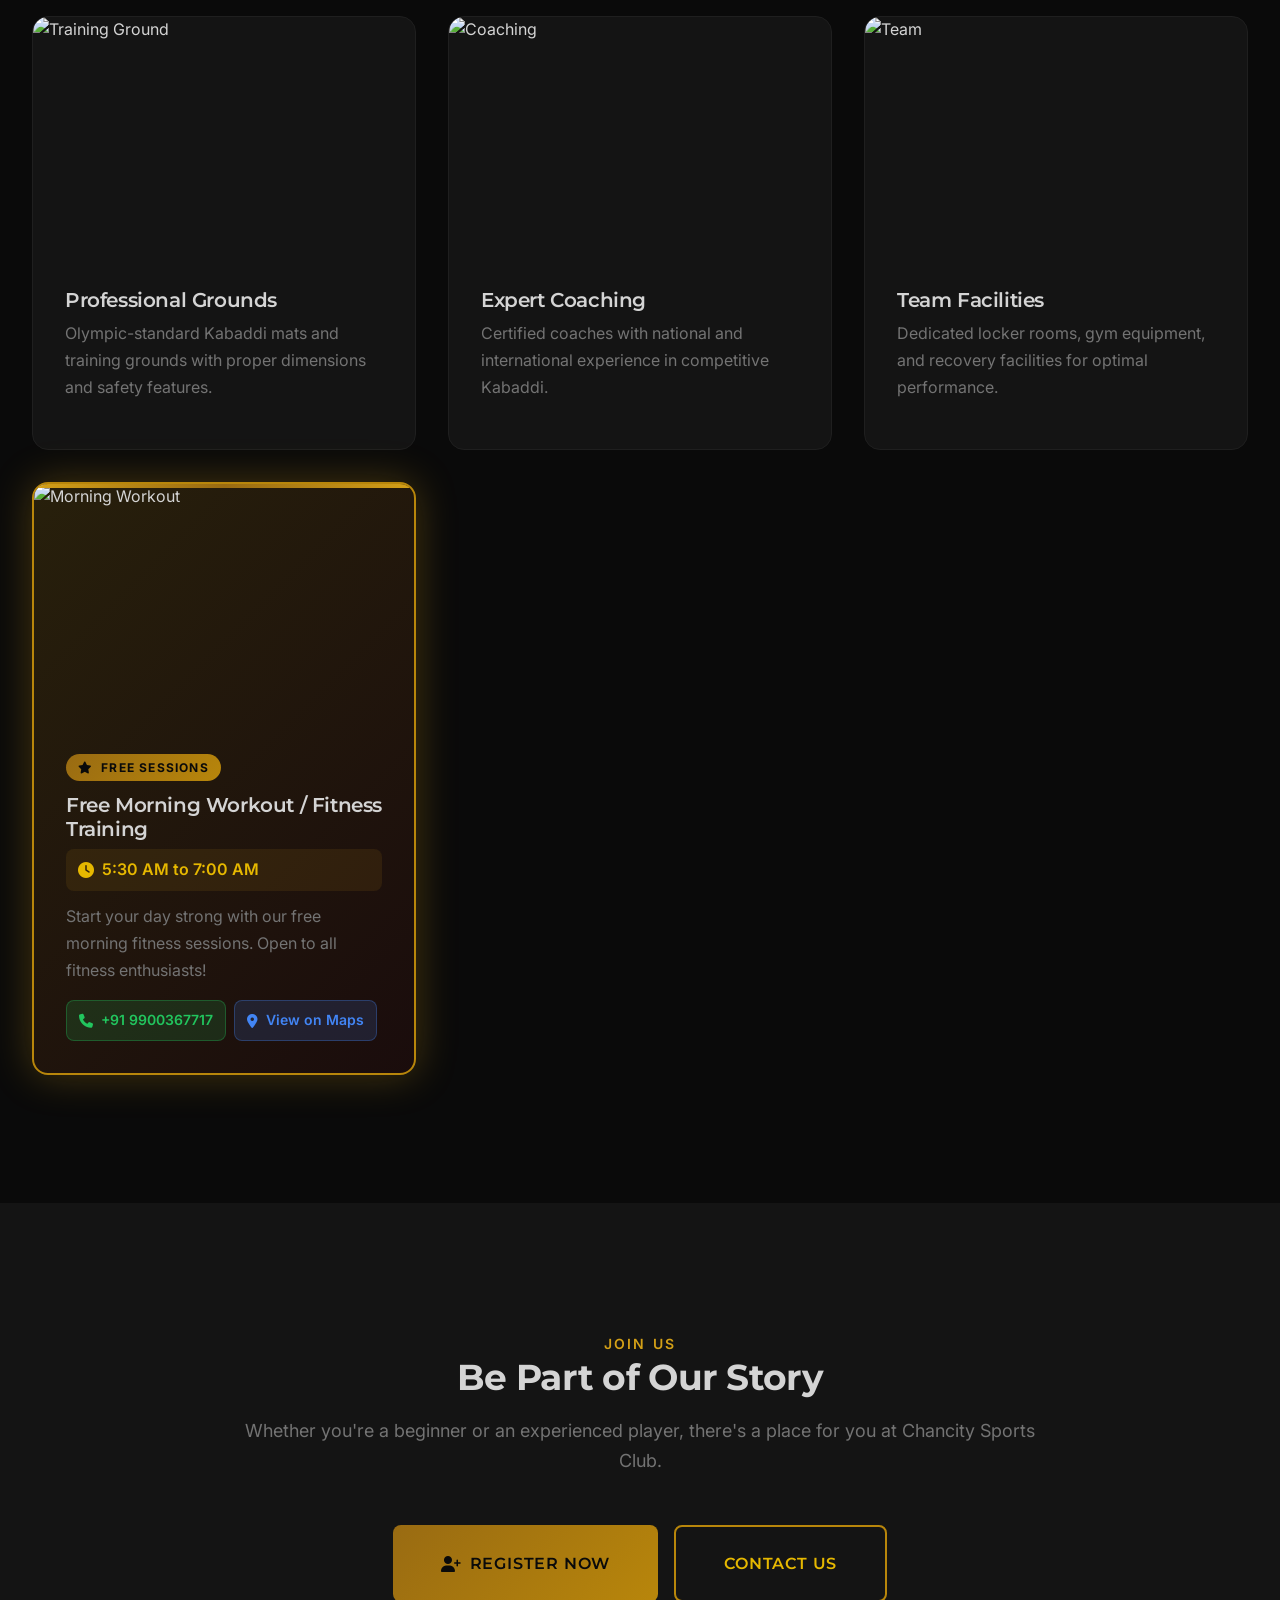
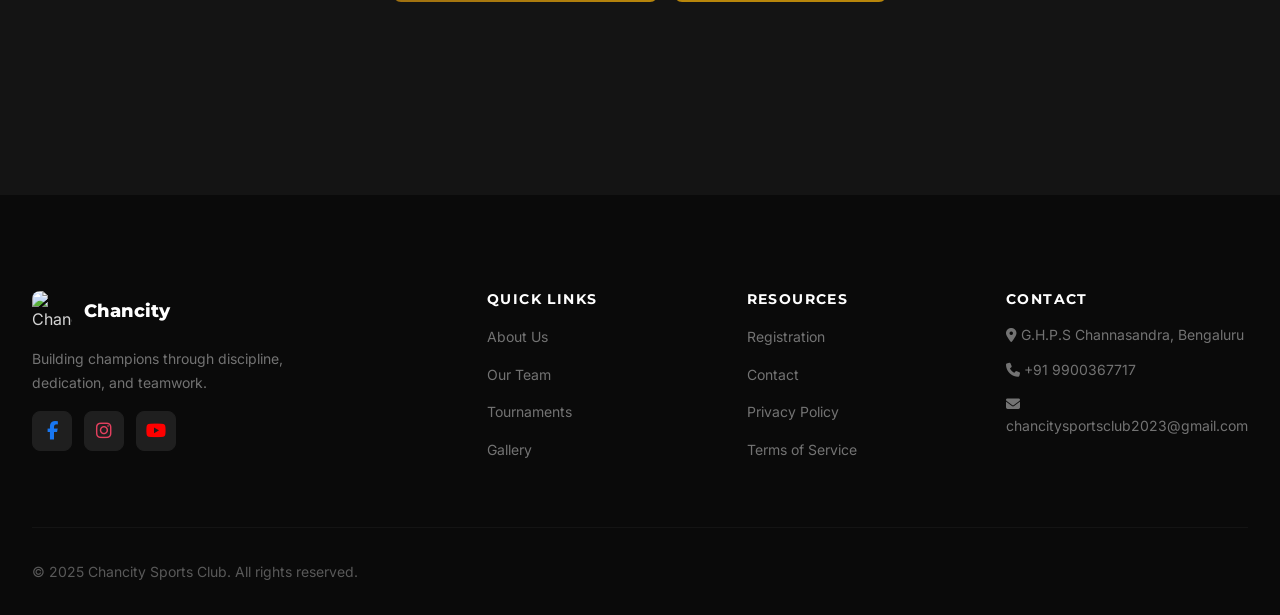
==== commit 2a083749: "Move free training sessions card to top of about page" ====
--- a/about.html
+++ b/about.html
@@ -63,6 +63,14 @@
             <p class="hero-description">
                 Building champions through dedication, discipline, and teamwork since 2023.
             </p>
+        </div>
+    </section>
+
+    <!-- Free Training Sessions Card -->
+    <section class="section bg-secondary" style="padding-bottom: 0;">
+        <div class="container">
+            <div class="grid grid-1" style="max-width: 600px; margin: 0 auto;" data-animate>
+            </div>
         </div>
     </section>
 
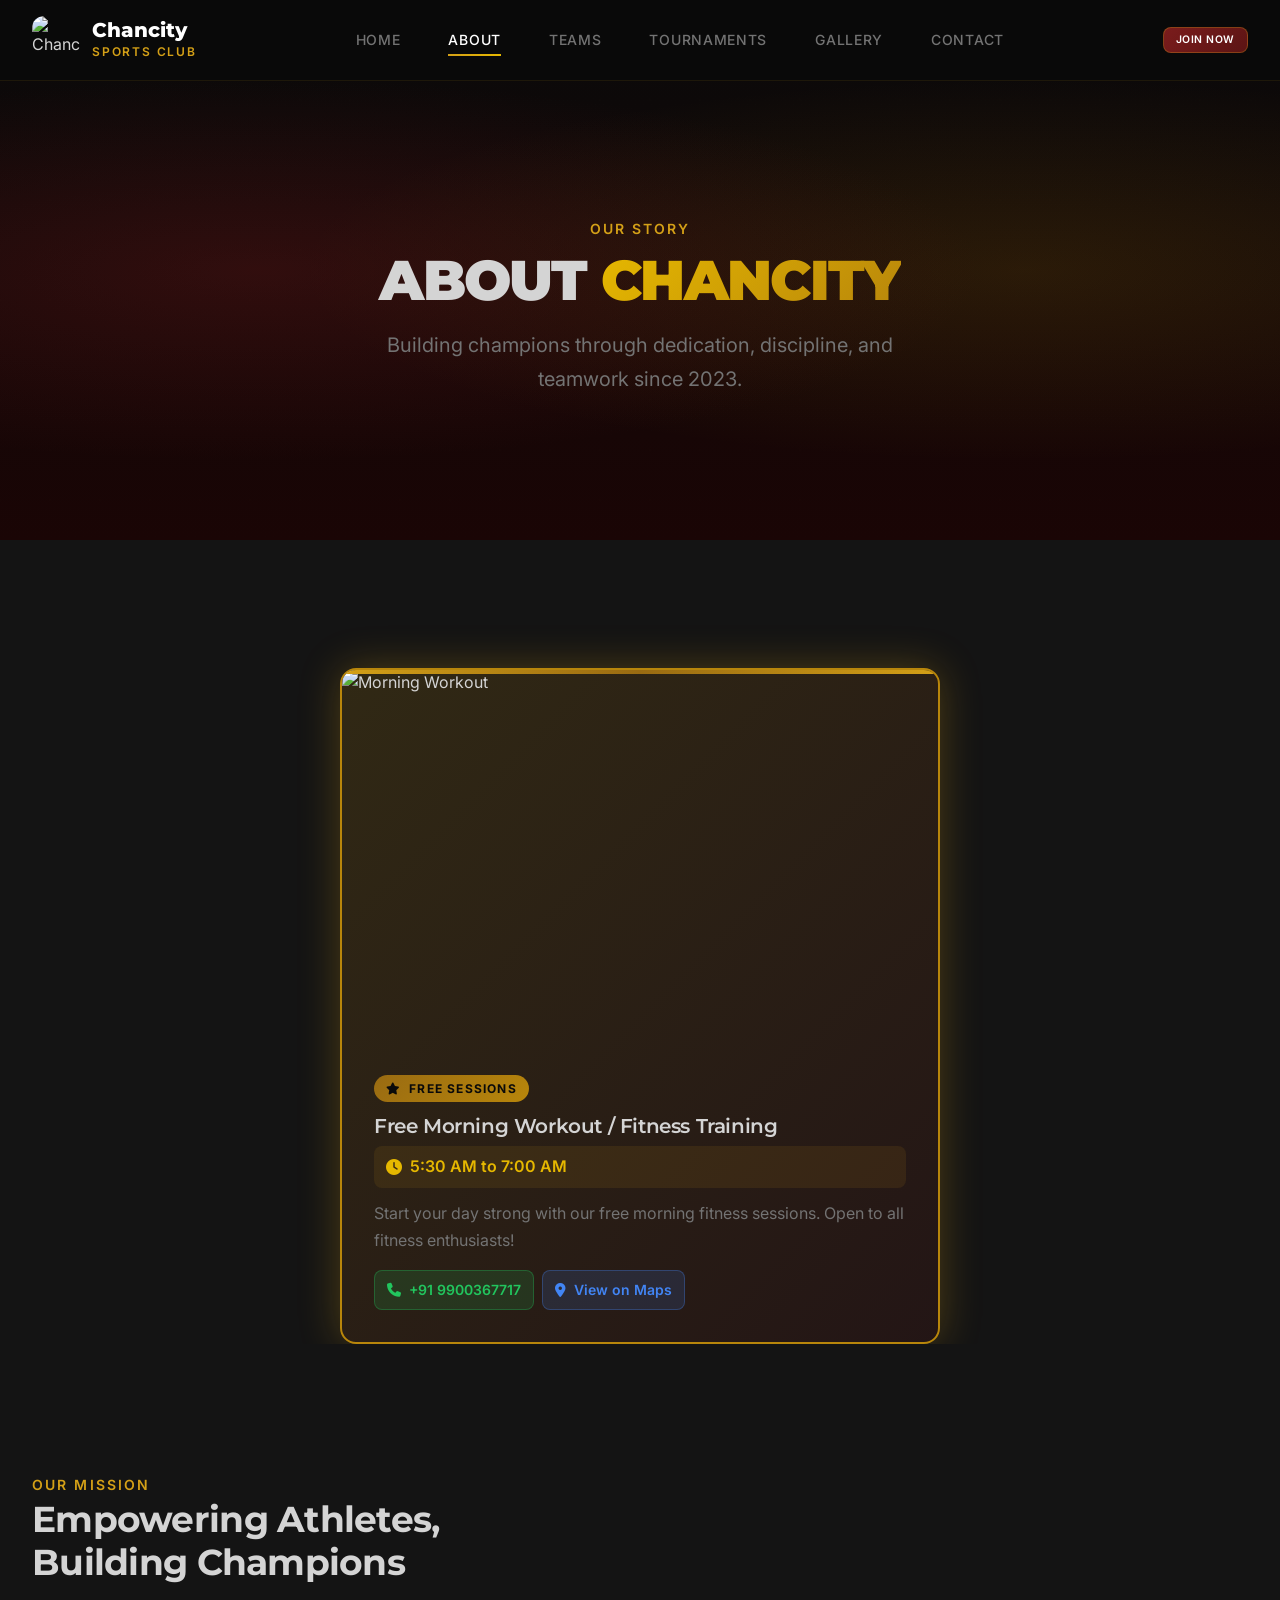
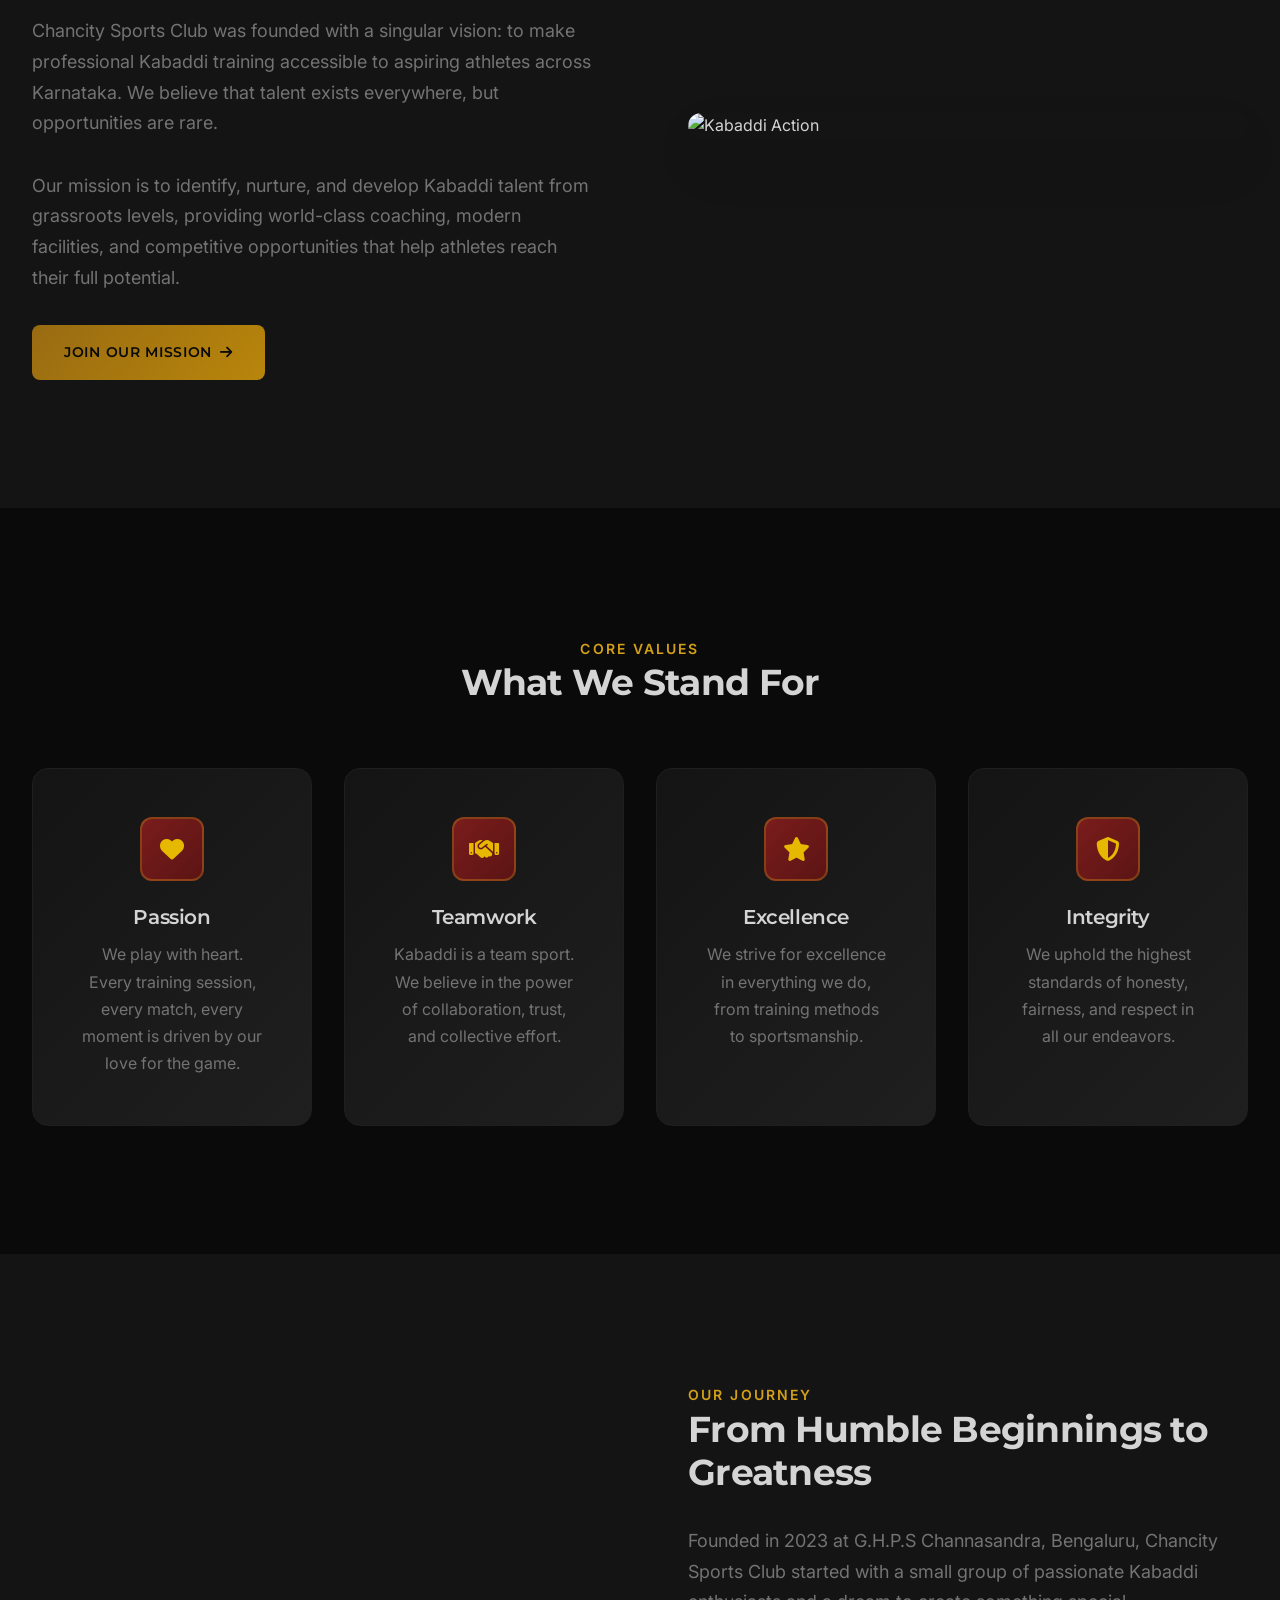
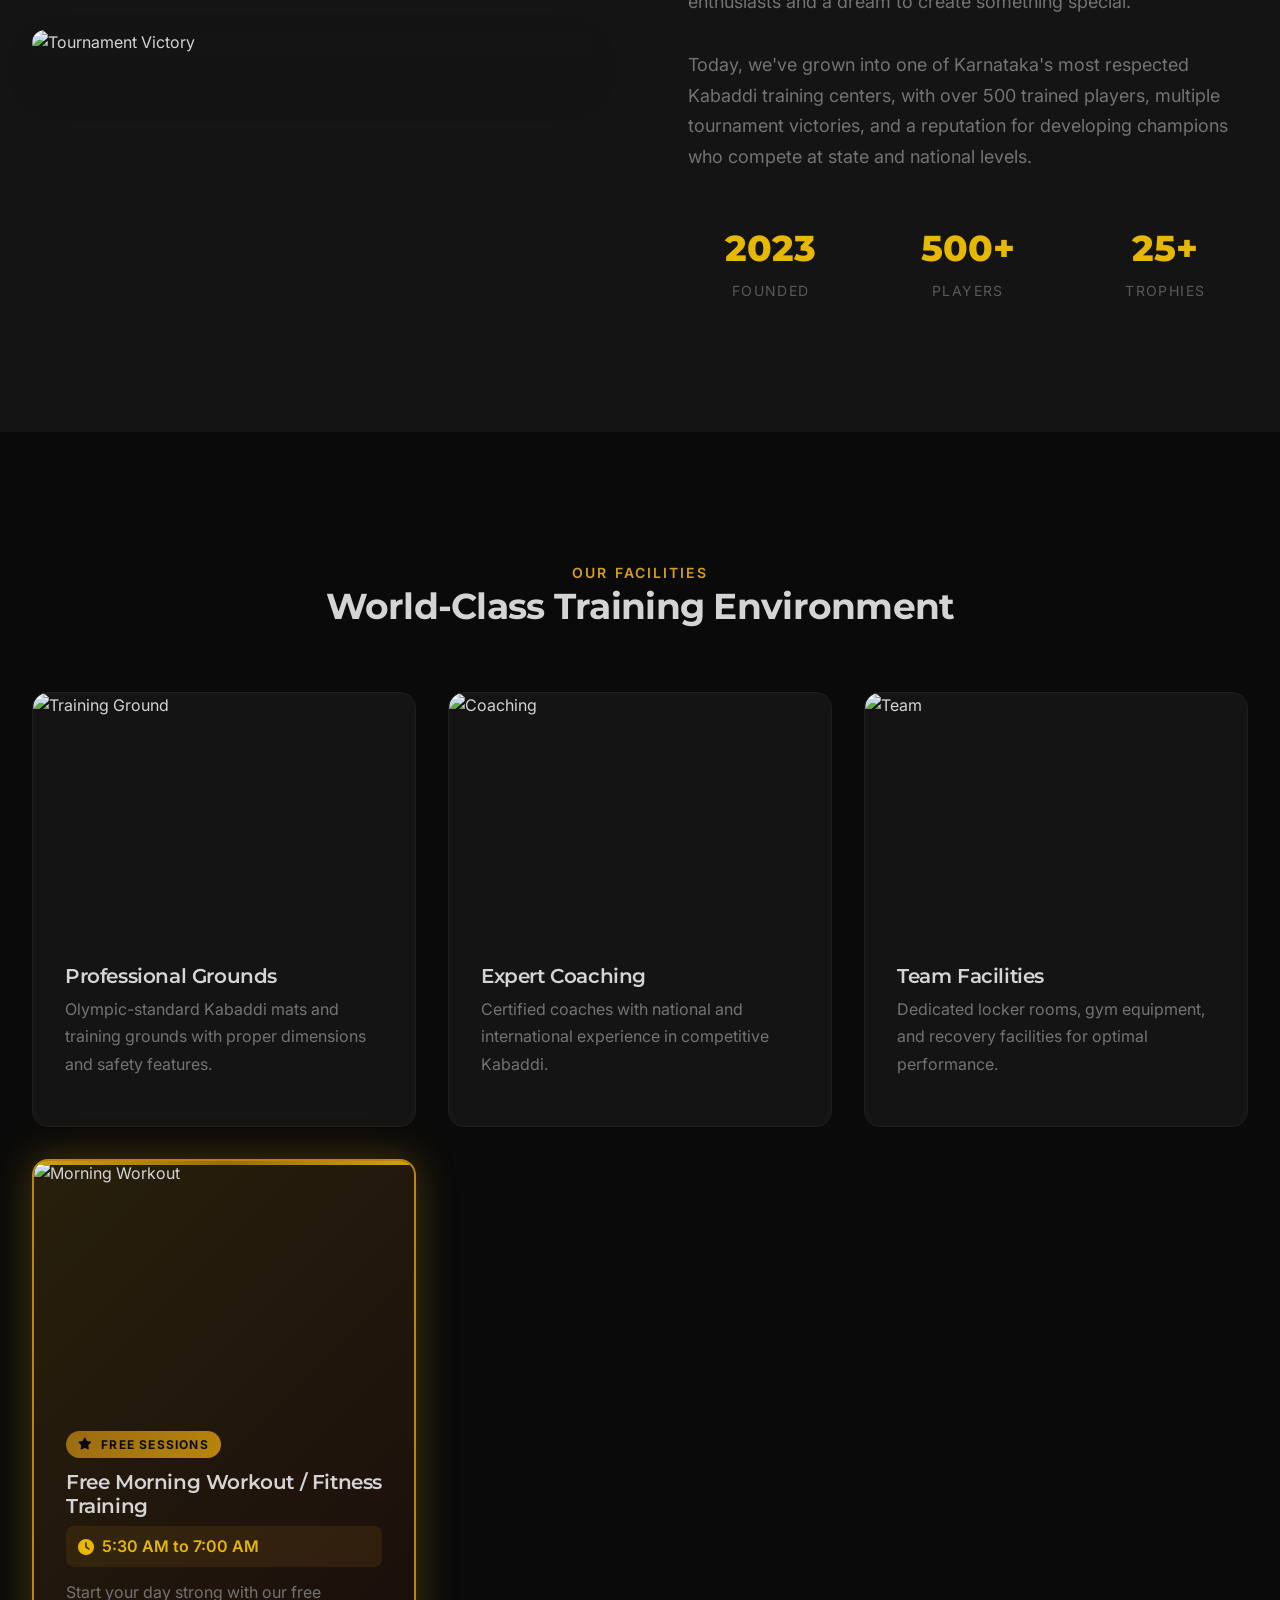
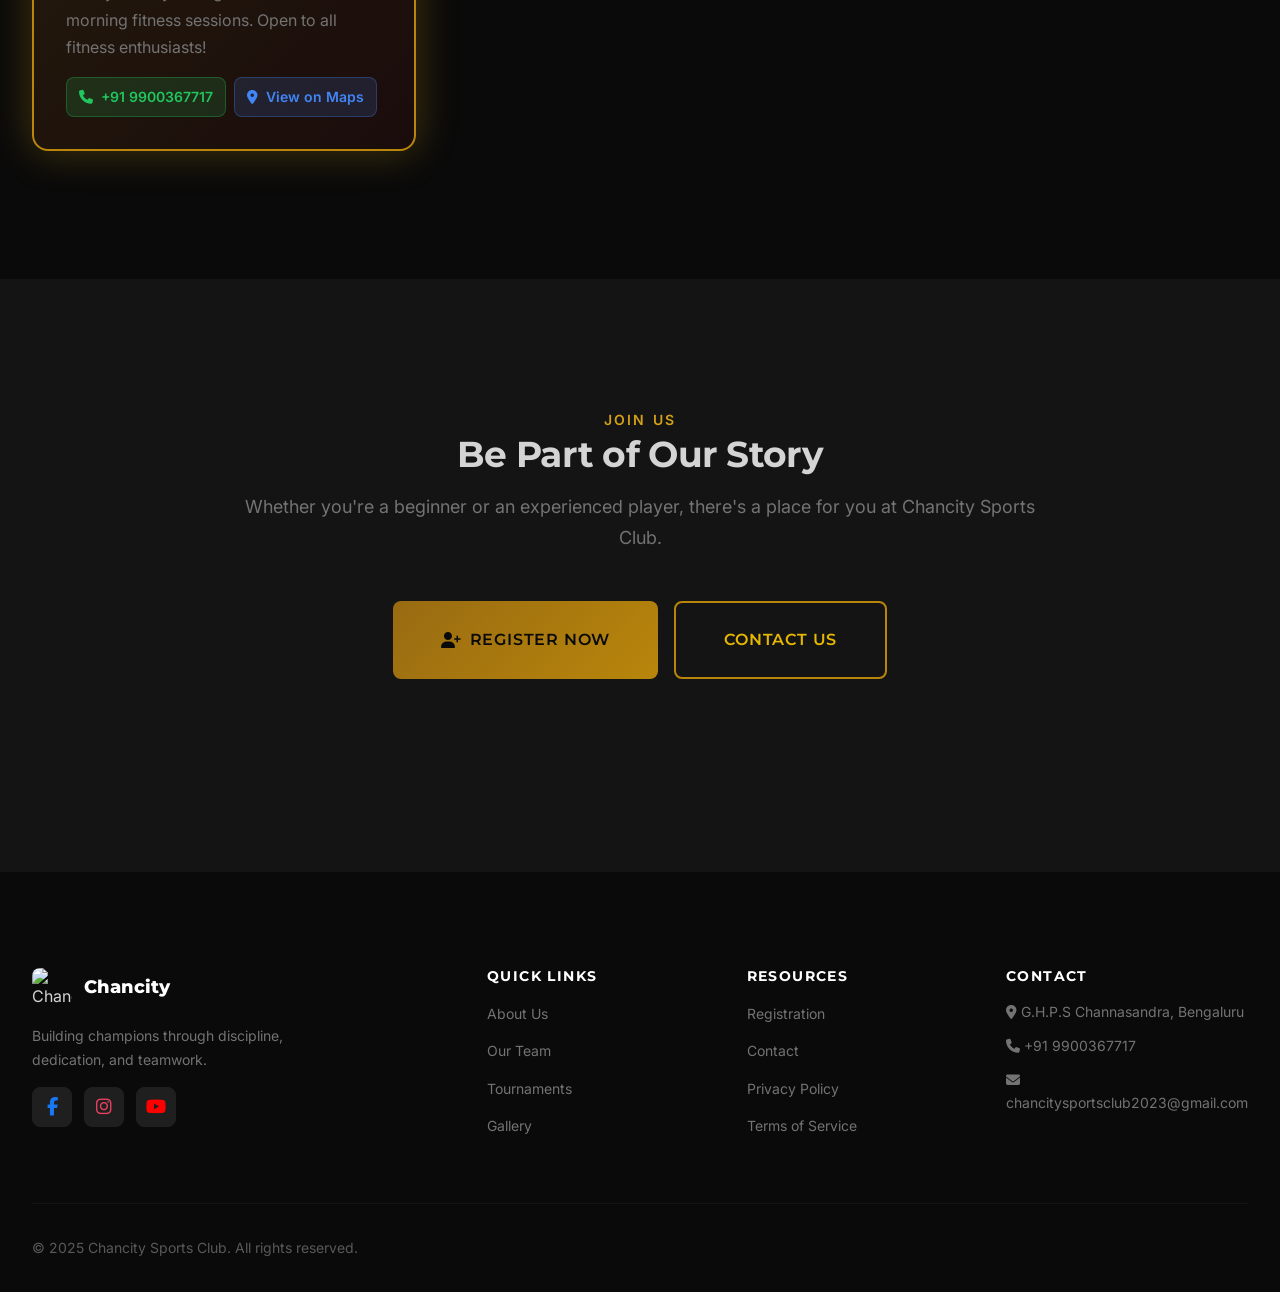
==== commit 30acf54d: "Fix free training card content on about page" ====
--- a/about.html
+++ b/about.html
@@ -70,182 +70,6 @@
     <section class="section bg-secondary" style="padding-bottom: 0;">
         <div class="container">
             <div class="grid grid-1" style="max-width: 600px; margin: 0 auto;" data-animate>
-            </div>
-        </div>
-    </section>
-
-    <!-- Mission Section -->
-    <section class="section bg-secondary">
-        <div class="container">
-            <div class="about-grid">
-                <div class="about-content">
-                    <span class="section-subtitle">Our Mission</span>
-                    <h2>Empowering Athletes, Building Champions</h2>
-                    <p class="about-text">
-                        Chancity Sports Club was founded with a singular vision: to make professional Kabaddi training
-                        accessible to aspiring athletes across Karnataka. We believe that talent exists everywhere, but
-                        opportunities are rare.
-                    </p>
-                    <p class="about-text">
-                        Our mission is to identify, nurture, and develop Kabaddi talent from grassroots levels,
-                        providing world-class coaching, modern facilities, and competitive opportunities that help
-                        athletes reach their full potential.
-                    </p>
-                    <div class="hero-cta" style="justify-content: flex-start; margin-top: var(--space-6);">
-                        <a href="registration.html" class="btn btn-primary">
-                            Join Our Mission
-                            <i class="fas fa-arrow-right"></i>
-                        </a>
-                    </div>
-                </div>
-                <div class="about-image">
-                    <img src="assets/hero-kabaddi-action.png" alt="Kabaddi Action">
-                </div>
-            </div>
-        </div>
-    </section>
-
-    <!-- Values Section -->
-    <section class="section">
-        <div class="container">
-            <div class="section-header">
-                <span class="section-subtitle">Core Values</span>
-                <h2 class="section-title">What We Stand For</h2>
-            </div>
-
-            <div class="grid grid-4" data-animate>
-                <div class="feature-card">
-                    <div class="feature-icon"
-                        style="background: linear-gradient(135deg, var(--primary-500), var(--primary-600));">
-                        <i class="fas fa-heart"></i>
-                    </div>
-                    <h3 class="feature-title">Passion</h3>
-                    <p class="feature-description">
-                        We play with heart. Every training session, every match, every moment is driven by our love for
-                        the game.
-                    </p>
-                </div>
-
-                <div class="feature-card">
-                    <div class="feature-icon"
-                        style="background: linear-gradient(135deg, var(--primary-500), var(--primary-600));">
-                        <i class="fas fa-handshake"></i>
-                    </div>
-                    <h3 class="feature-title">Teamwork</h3>
-                    <p class="feature-description">
-                        Kabaddi is a team sport. We believe in the power of collaboration, trust, and collective effort.
-                    </p>
-                </div>
-
-                <div class="feature-card">
-                    <div class="feature-icon"
-                        style="background: linear-gradient(135deg, var(--primary-500), var(--primary-600));">
-                        <i class="fas fa-star"></i>
-                    </div>
-                    <h3 class="feature-title">Excellence</h3>
-                    <p class="feature-description">
-                        We strive for excellence in everything we do, from training methods to sportsmanship.
-                    </p>
-                </div>
-
-                <div class="feature-card">
-                    <div class="feature-icon"
-                        style="background: linear-gradient(135deg, var(--primary-500), var(--primary-600));">
-                        <i class="fas fa-shield-alt"></i>
-                    </div>
-                    <h3 class="feature-title">Integrity</h3>
-                    <p class="feature-description">
-                        We uphold the highest standards of honesty, fairness, and respect in all our endeavors.
-                    </p>
-                </div>
-            </div>
-        </div>
-    </section>
-
-    <!-- History Section -->
-    <section class="section bg-secondary">
-        <div class="container">
-            <div class="about-grid" style="direction: rtl;">
-                <div class="about-content" style="direction: ltr;">
-                    <span class="section-subtitle">Our Journey</span>
-                    <h2>From Humble Beginnings to Greatness</h2>
-                    <p class="about-text">
-                        Founded in 2023 at G.H.P.S Channasandra, Bengaluru, Chancity Sports Club started with a small
-                        group of passionate Kabaddi enthusiasts and a dream to create something special.
-                    </p>
-                    <p class="about-text">
-                        Today, we've grown into one of Karnataka's most respected Kabaddi training centers, with over
-                        500 trained players, multiple tournament victories, and a reputation for developing champions
-                        who compete at state and national levels.
-                    </p>
-                    <div class="about-stats">
-                        <div class="hero-stat">
-                            <span class="hero-stat-number">2023</span>
-                            <span class="hero-stat-label">Founded</span>
-                        </div>
-                        <div class="hero-stat">
-                            <span class="hero-stat-number">500+</span>
-                            <span class="hero-stat-label">Players</span>
-                        </div>
-                        <div class="hero-stat">
-                            <span class="hero-stat-number">25+</span>
-                            <span class="hero-stat-label">Trophies</span>
-                        </div>
-                    </div>
-                </div>
-                <div class="about-image" style="direction: ltr;">
-                    <img src="assets/tournament-victory.png" alt="Tournament Victory">
-                </div>
-            </div>
-        </div>
-    </section>
-
-    <!-- Facilities Section -->
-    <section class="section">
-        <div class="container">
-            <div class="section-header">
-                <span class="section-subtitle">Our Facilities</span>
-                <h2 class="section-title">World-Class Training Environment</h2>
-            </div>
-
-            <div class="grid grid-3" data-animate>
-                <div class="card">
-                    <div class="card-image">
-                        <img src="assets/training-ground.png" alt="Training Ground">
-                    </div>
-                    <div class="card-content">
-                        <h4 class="card-title">Professional Grounds</h4>
-                        <p class="card-description">
-                            Olympic-standard Kabaddi mats and training grounds with proper dimensions and safety
-                            features.
-                        </p>
-                    </div>
-                </div>
-
-                <div class="card">
-                    <div class="card-image">
-                        <img src="assets/coach-training.png" alt="Coaching">
-                    </div>
-                    <div class="card-content">
-                        <h4 class="card-title">Expert Coaching</h4>
-                        <p class="card-description">
-                            Certified coaches with national and international experience in competitive Kabaddi.
-                        </p>
-                    </div>
-                </div>
-
-                <div class="card">
-                    <div class="card-image">
-                        <img src="assets/team-huddle.png" alt="Team">
-                    </div>
-                    <div class="card-content">
-                        <h4 class="card-title">Team Facilities</h4>
-                        <p class="card-description">
-                            Dedicated locker rooms, gym equipment, and recovery facilities for optimal performance.
-                        </p>
-                    </div>
-                </div>
-
                 <div class="card card-highlighted">
                     <div class="card-image">
                         <img src="assets/training-ground.png" alt="Morning Workout">
@@ -281,6 +105,213 @@
         </div>
     </section>
 
+    <!-- Mission Section -->
+    <section class="section bg-secondary">
+        <div class="container">
+            <div class="about-grid">
+                <div class="about-content">
+                    <span class="section-subtitle">Our Mission</span>
+                    <h2>Empowering Athletes, Building Champions</h2>
+                    <p class="about-text">
+                        Chancity Sports Club was founded with a singular vision: to make professional Kabaddi training
+                        accessible to aspiring athletes across Karnataka. We believe that talent exists everywhere, but
+                        opportunities are rare.
+                    </p>
+                    <p class="about-text">
+                        Our mission is to identify, nurture, and develop Kabaddi talent from grassroots levels,
+                        providing world-class coaching, modern facilities, and competitive opportunities that help
+                        athletes reach their full potential.
+                    </p>
+                    <div class="hero-cta" style="justify-content: flex-start; margin-top: var(--space-6);">
+                        <a href="registration.html" class="btn btn-primary">
+                            Join Our Mission
+                            <i class="fas fa-arrow-right"></i>
+                        </a>
+                    </div>
+                </div>
+                <div class="about-image">
+                    <img src="assets/hero-kabaddi-action.png" alt="Kabaddi Action">
+                </div>
+            </div>
+        </div>
+    </section>
+
+    <!-- Values Section -->
+    <section class="section">
+        <div class="container">
+            <div class="section-header">
+                <span class="section-subtitle">Core Values</span>
+                <h2 class="section-title">What We Stand For</h2>
+            </div>
+
+            <div class="grid grid-4" data-animate>
+                <div class="feature-card">
+                    <div class="feature-icon"
+                        style="background: linear-gradient(135deg, var(--primary-500), var(--primary-600));">
+                        <i class="fas fa-heart"></i>
+                    </div>
+                    <h3 class="feature-title">Passion</h3>
+                    <p class="feature-description">
+                        We play with heart. Every training session, every match, every moment is driven by our love for
+                        the game.
+                    </p>
+                </div>
+
+                <div class="feature-card">
+                    <div class="feature-icon"
+                        style="background: linear-gradient(135deg, var(--primary-500), var(--primary-600));">
+                        <i class="fas fa-handshake"></i>
+                    </div>
+                    <h3 class="feature-title">Teamwork</h3>
+                    <p class="feature-description">
+                        Kabaddi is a team sport. We believe in the power of collaboration, trust, and collective effort.
+                    </p>
+                </div>
+
+                <div class="feature-card">
+                    <div class="feature-icon"
+                        style="background: linear-gradient(135deg, var(--primary-500), var(--primary-600));">
+                        <i class="fas fa-star"></i>
+                    </div>
+                    <h3 class="feature-title">Excellence</h3>
+                    <p class="feature-description">
+                        We strive for excellence in everything we do, from training methods to sportsmanship.
+                    </p>
+                </div>
+
+                <div class="feature-card">
+                    <div class="feature-icon"
+                        style="background: linear-gradient(135deg, var(--primary-500), var(--primary-600));">
+                        <i class="fas fa-shield-alt"></i>
+                    </div>
+                    <h3 class="feature-title">Integrity</h3>
+                    <p class="feature-description">
+                        We uphold the highest standards of honesty, fairness, and respect in all our endeavors.
+                    </p>
+                </div>
+            </div>
+        </div>
+    </section>
+
+    <!-- History Section -->
+    <section class="section bg-secondary">
+        <div class="container">
+            <div class="about-grid" style="direction: rtl;">
+                <div class="about-content" style="direction: ltr;">
+                    <span class="section-subtitle">Our Journey</span>
+                    <h2>From Humble Beginnings to Greatness</h2>
+                    <p class="about-text">
+                        Founded in 2023 at G.H.P.S Channasandra, Bengaluru, Chancity Sports Club started with a small
+                        group of passionate Kabaddi enthusiasts and a dream to create something special.
+                    </p>
+                    <p class="about-text">
+                        Today, we've grown into one of Karnataka's most respected Kabaddi training centers, with over
+                        500 trained players, multiple tournament victories, and a reputation for developing champions
+                        who compete at state and national levels.
+                    </p>
+                    <div class="about-stats">
+                        <div class="hero-stat">
+                            <span class="hero-stat-number">2023</span>
+                            <span class="hero-stat-label">Founded</span>
+                        </div>
+                        <div class="hero-stat">
+                            <span class="hero-stat-number">500+</span>
+                            <span class="hero-stat-label">Players</span>
+                        </div>
+                        <div class="hero-stat">
+                            <span class="hero-stat-number">25+</span>
+                            <span class="hero-stat-label">Trophies</span>
+                        </div>
+                    </div>
+                </div>
+                <div class="about-image" style="direction: ltr;">
+                    <img src="assets/tournament-victory.png" alt="Tournament Victory">
+                </div>
+            </div>
+        </div>
+    </section>
+
+    <!-- Facilities Section -->
+    <section class="section">
+        <div class="container">
+            <div class="section-header">
+                <span class="section-subtitle">Our Facilities</span>
+                <h2 class="section-title">World-Class Training Environment</h2>
+            </div>
+
+            <div class="grid grid-3" data-animate>
+                <div class="card">
+                    <div class="card-image">
+                        <img src="assets/training-ground.png" alt="Training Ground">
+                    </div>
+                    <div class="card-content">
+                        <h4 class="card-title">Professional Grounds</h4>
+                        <p class="card-description">
+                            Olympic-standard Kabaddi mats and training grounds with proper dimensions and safety
+                            features.
+                        </p>
+                    </div>
+                </div>
+
+                <div class="card">
+                    <div class="card-image">
+                        <img src="assets/coach-training.png" alt="Coaching">
+                    </div>
+                    <div class="card-content">
+                        <h4 class="card-title">Expert Coaching</h4>
+                        <p class="card-description">
+                            Certified coaches with national and international experience in competitive Kabaddi.
+                        </p>
+                    </div>
+                </div>
+
+                <div class="card">
+                    <div class="card-image">
+                        <img src="assets/team-huddle.png" alt="Team">
+                    </div>
+                    <div class="card-content">
+                        <h4 class="card-title">Team Facilities</h4>
+                        <p class="card-description">
+                            Dedicated locker rooms, gym equipment, and recovery facilities for optimal performance.
+                        </p>
+                    </div>
+                </div>
+
+                <div class="card card-highlighted">
+                    <div class="card-image">
+                        <img src="assets/training-ground.png" alt="Morning Workout">
+                    </div>
+                    <div class="card-content">
+                        <span class="highlight-badge">
+                            <i class="fas fa-star"></i>
+                            Free Sessions
+                        </span>
+                        <h4 class="card-title">Free Morning Workout / Fitness Training</h4>
+                        <div class="timing-info">
+                            <i class="fas fa-clock"></i>
+                            <span>5:30 AM to 7:00 AM</span>
+                        </div>
+                        <p class="card-description">
+                            Start your day strong with our free morning fitness sessions. Open to all fitness
+                            enthusiasts!
+                        </p>
+                        <div class="contact-actions">
+                            <a href="tel:+919900367717" class="contact-btn phone-btn">
+                                <i class="fas fa-phone"></i>
+                                +91 9900367717
+                            </a>
+                            <a href="https://maps.google.com/?q=G.H.P.S+Channasandra+Bengaluru" target="_blank"
+                                class="contact-btn maps-btn">
+                                <i class="fas fa-map-marker-alt"></i>
+                                View on Maps
+                            </a>
+                        </div>
+                    </div>
+                </div>
+            </div>
+        </div>
+    </section>
+
     <!-- CTA Section -->
     <section class="section bg-secondary">
         <div class="container">
